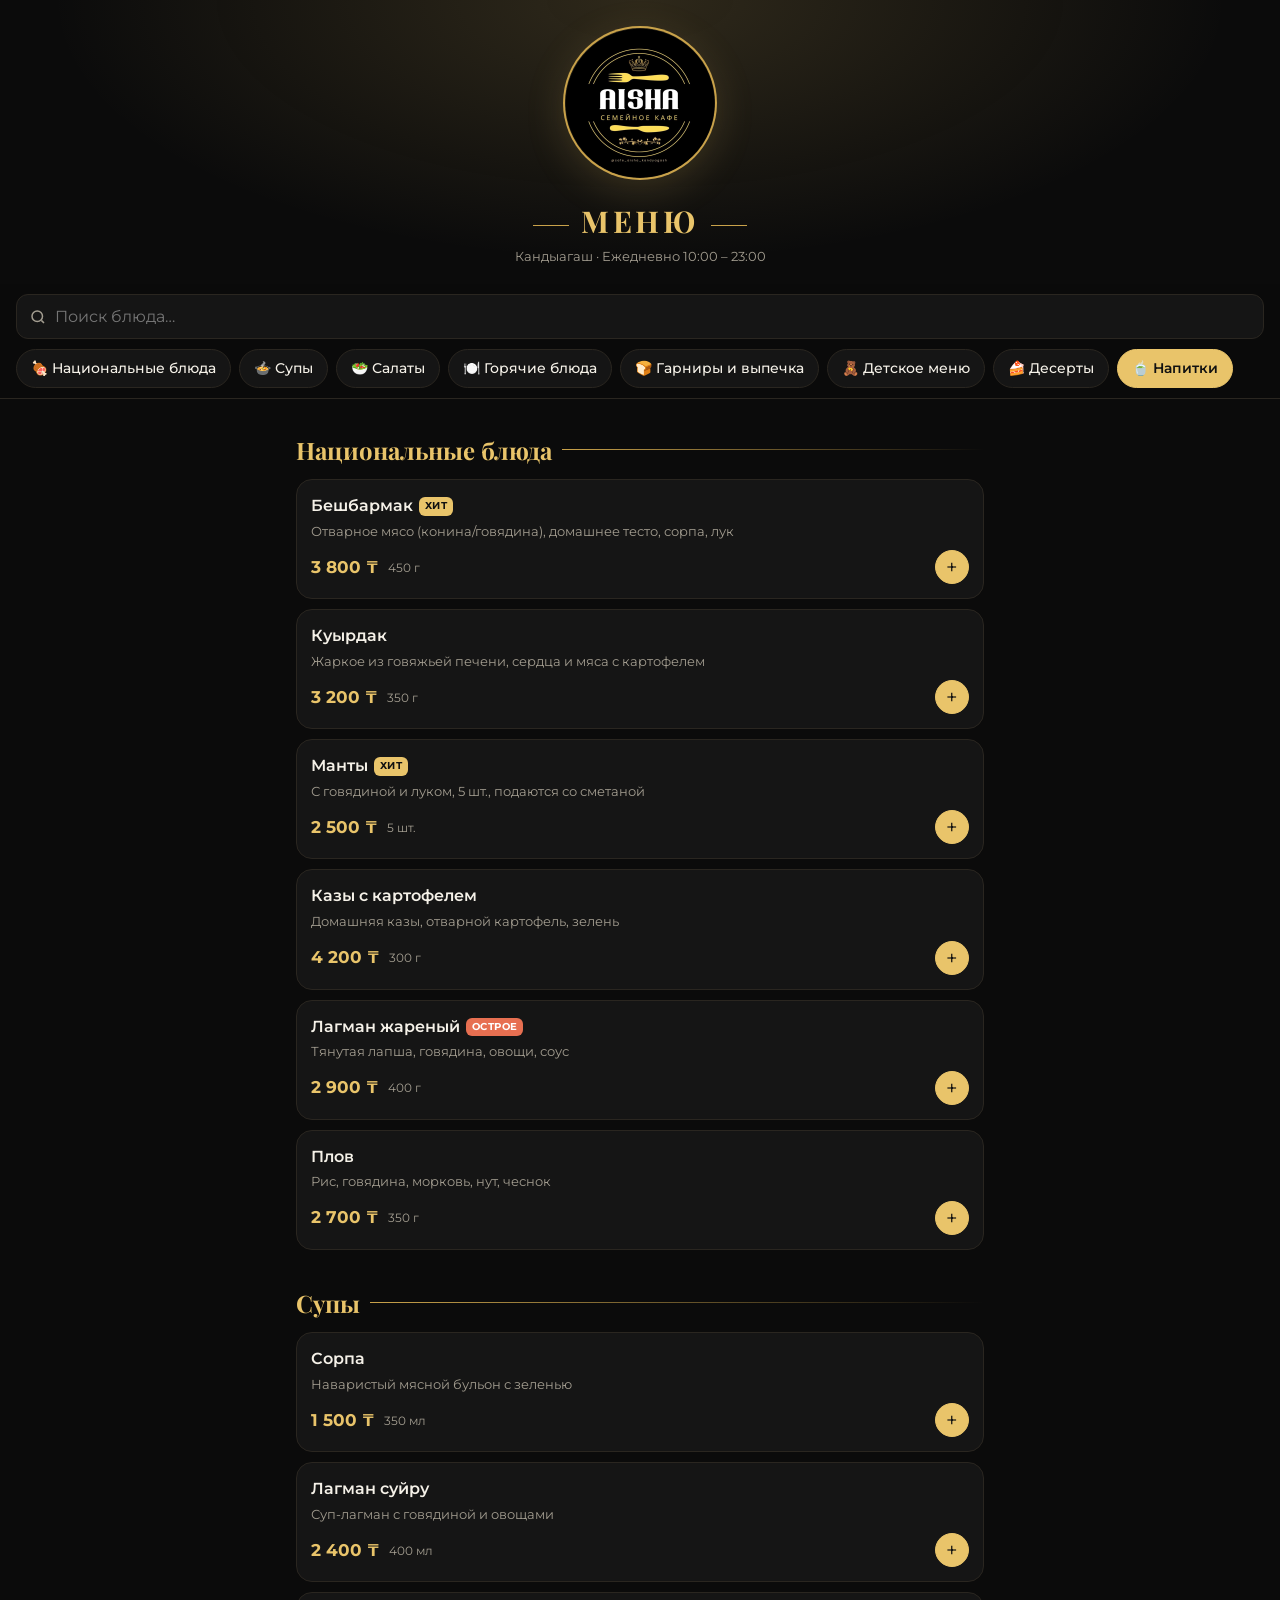
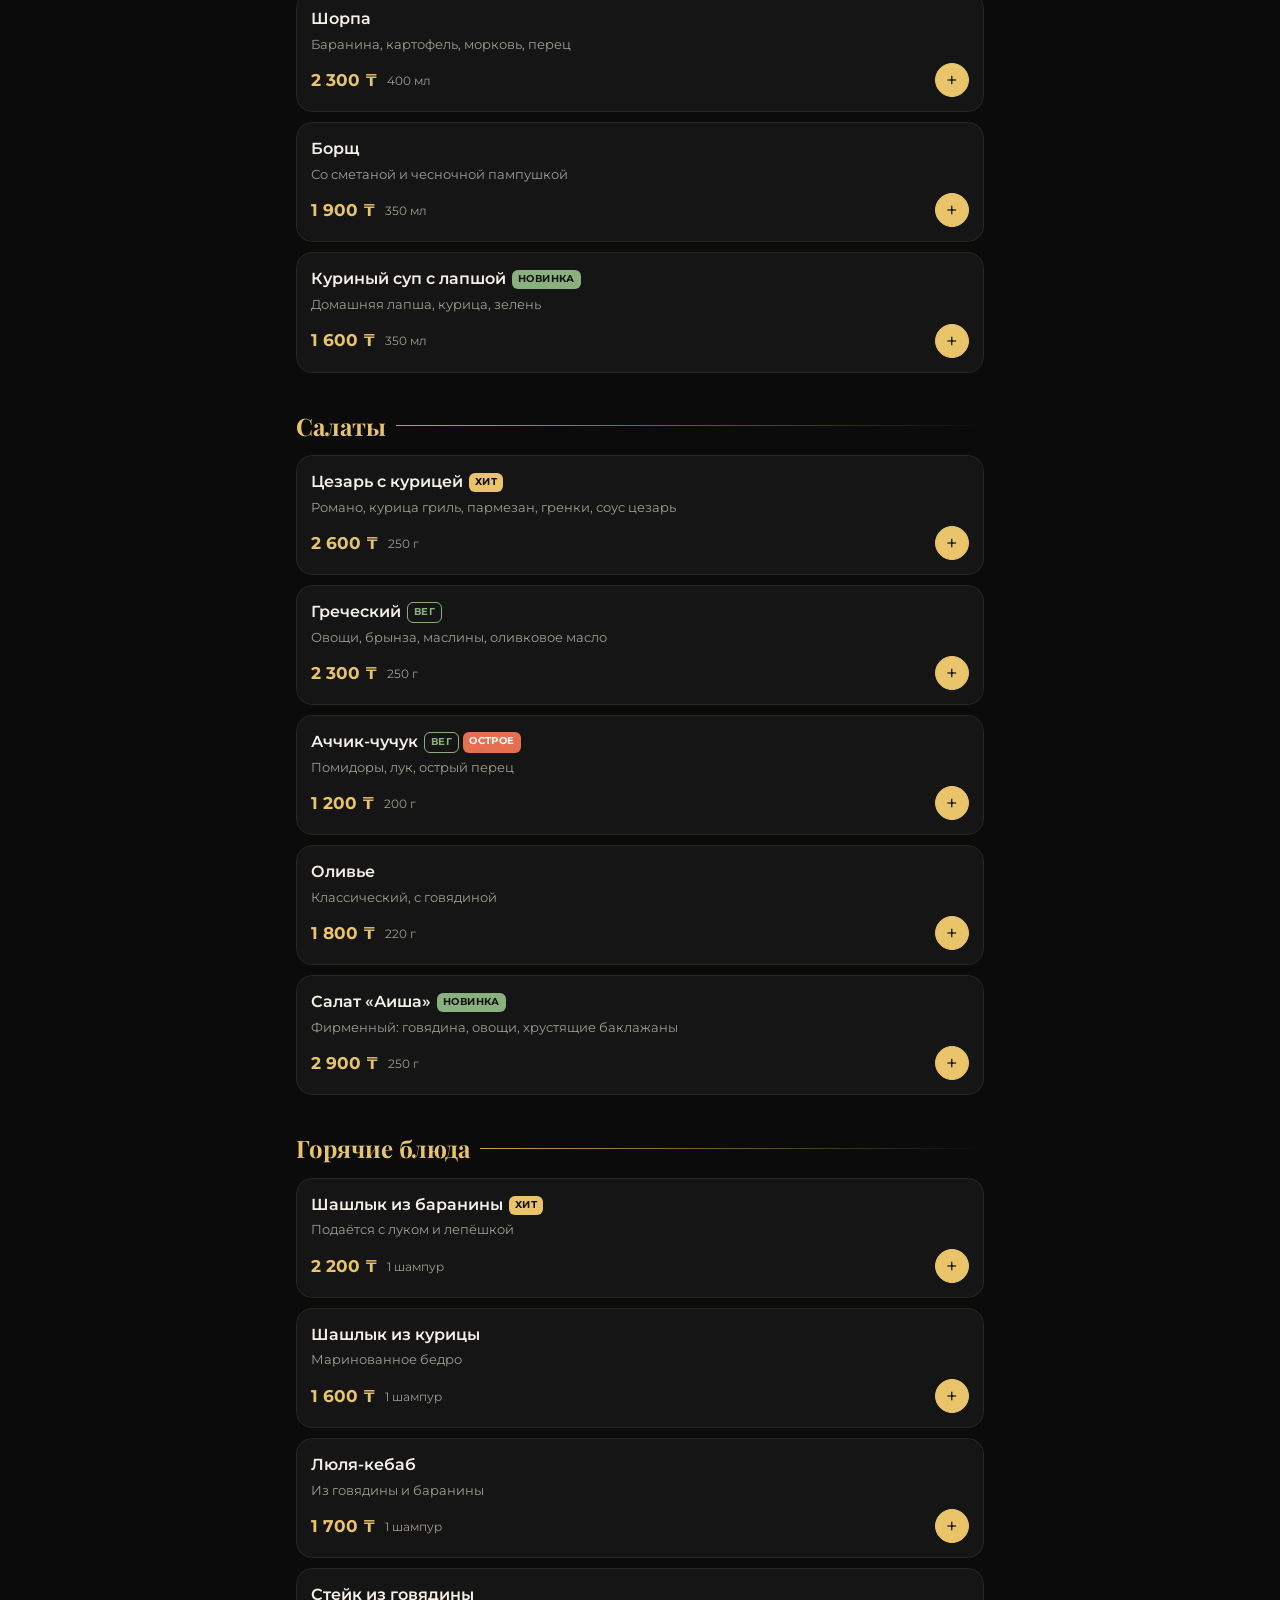
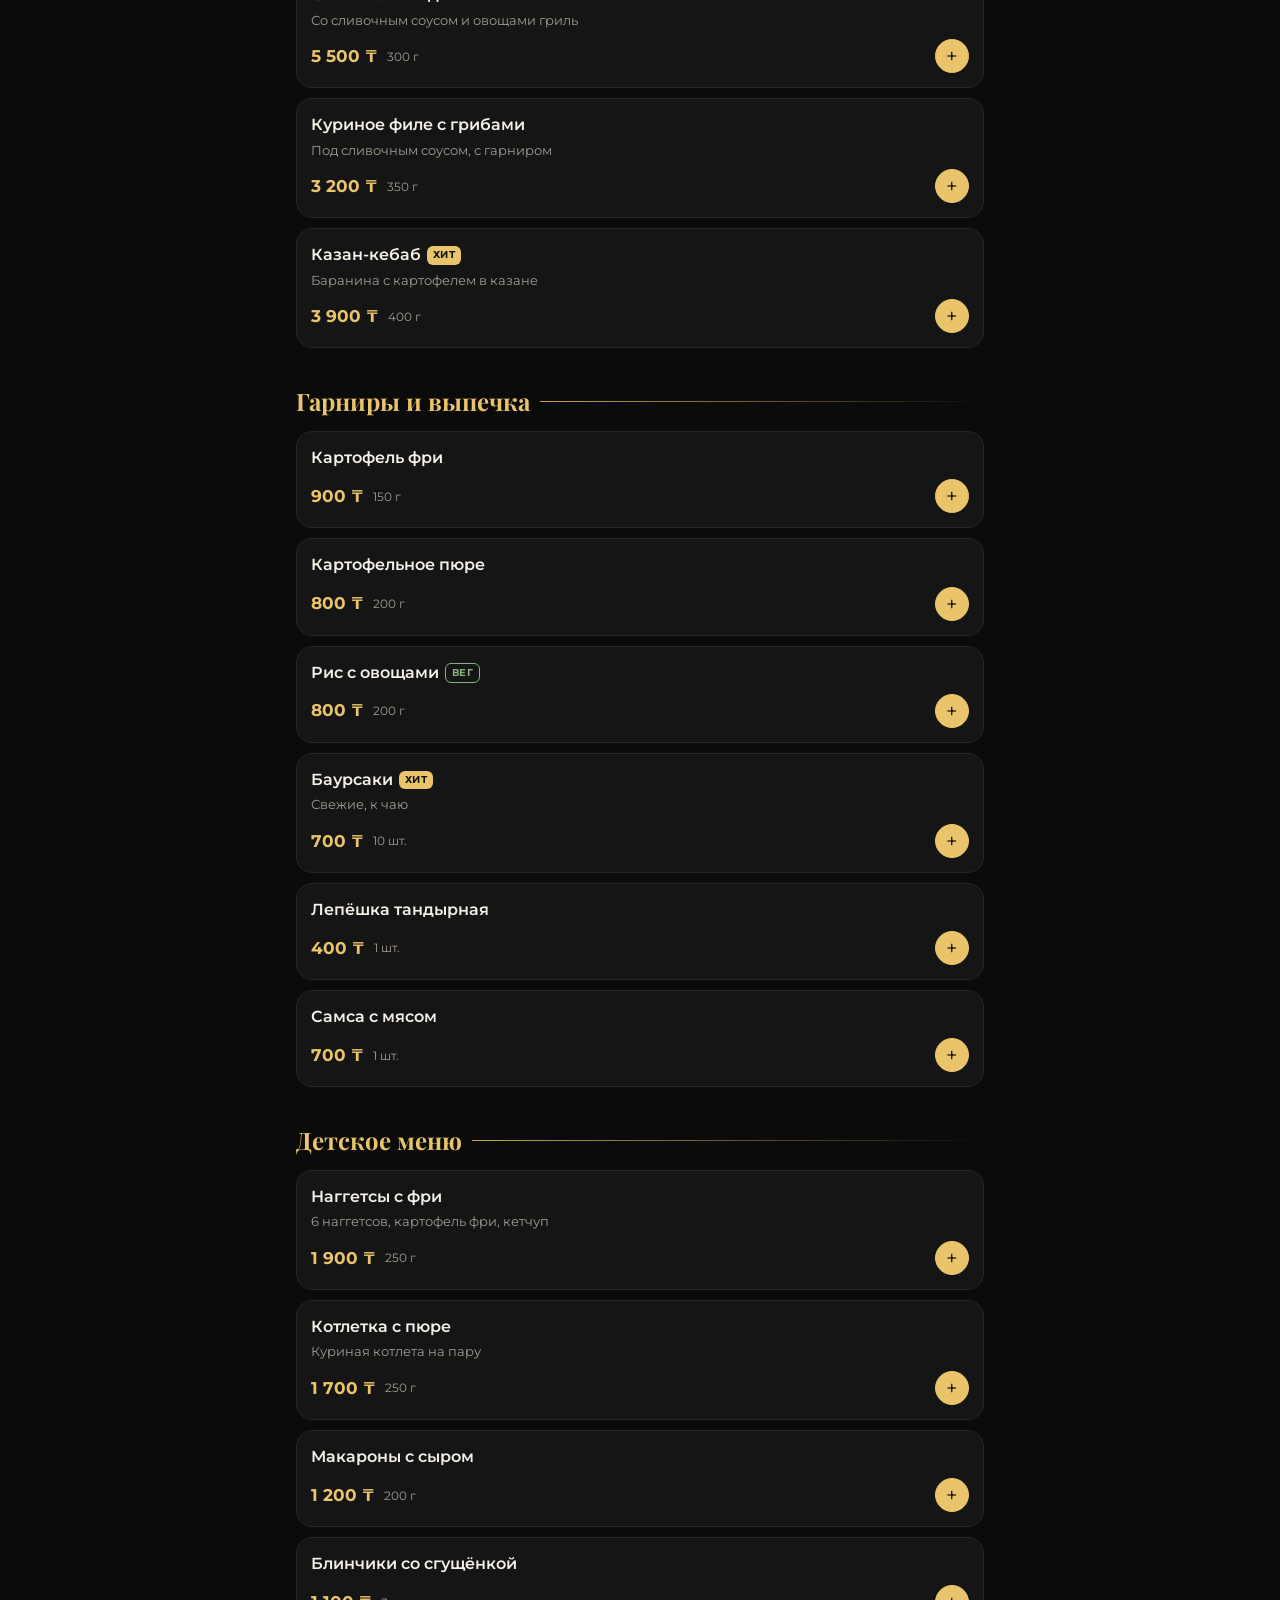
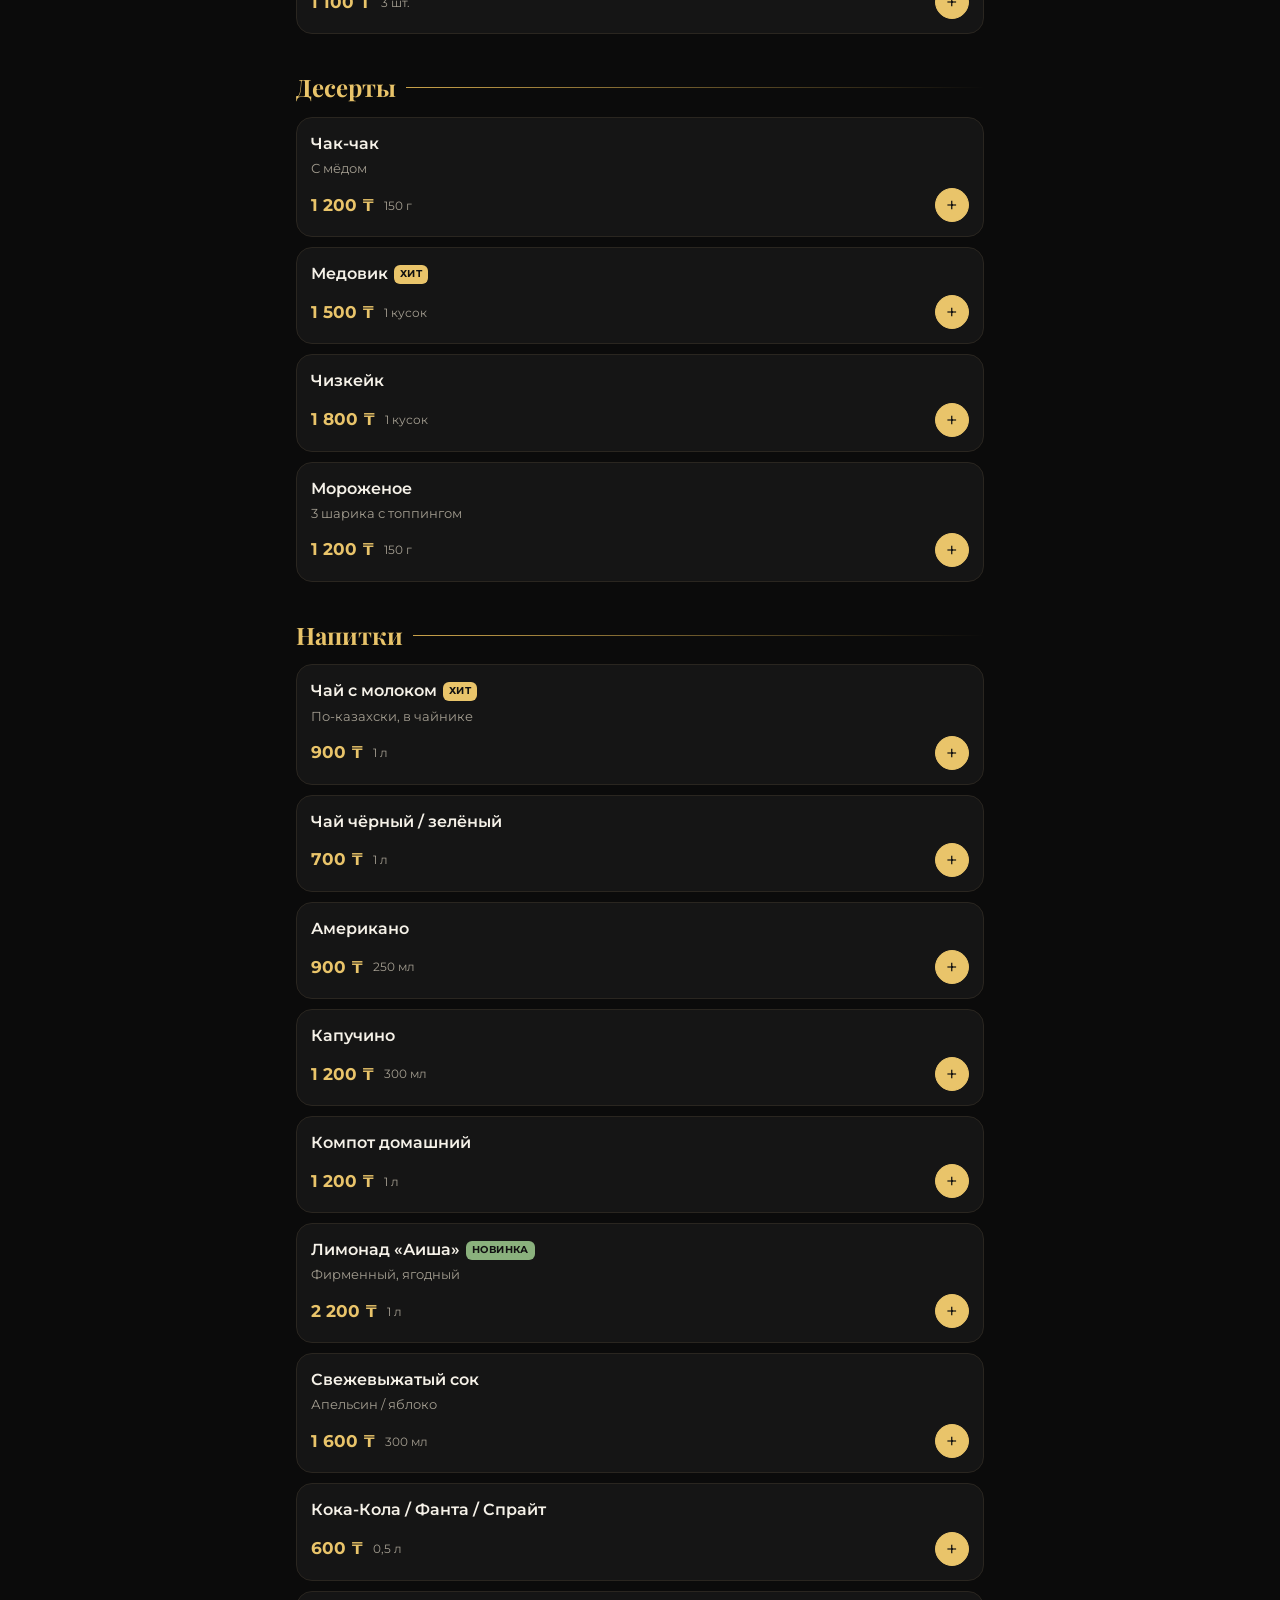
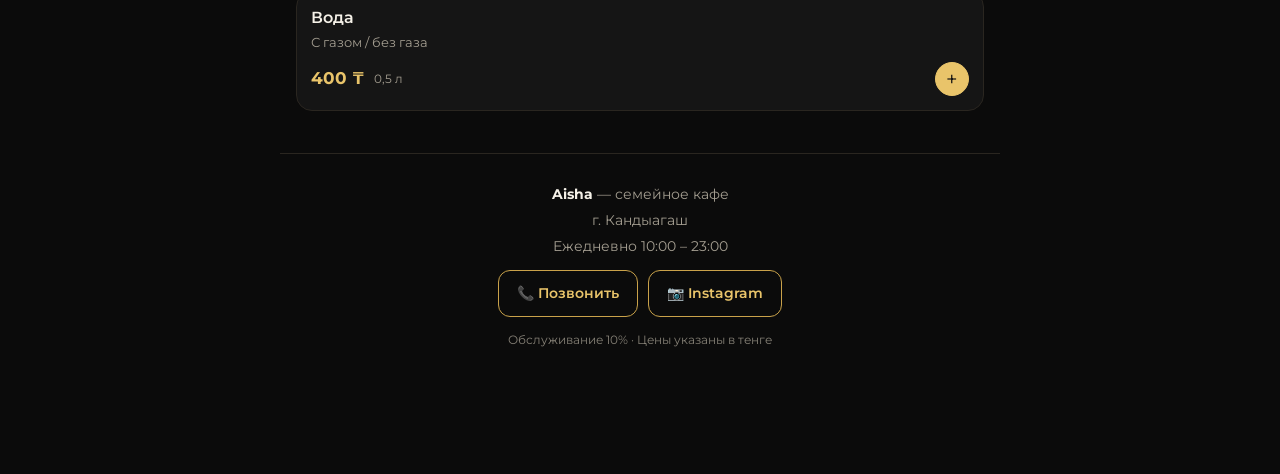
==== index.html @ 0801827c "QR-меню для семейного кафе Aisha Co-Authored-By: Claude Opus 5.5 <noreply@anthropic.com> Claude-Sess" ====
<!doctype html>
<html lang="ru">
<head>
  <meta charset="utf-8">
  <meta name="viewport" content="width=device-width, initial-scale=1, viewport-fit=cover">
  <title>Aisha — семейное кафе · Меню</title>
  <meta name="description" content="Электронное меню семейного кафе Aisha, Кандыагаш">
  <meta name="theme-color" content="#0b0b0b">
  <link rel="icon" type="image/png" href="img/logo.png">
  <link rel="apple-touch-icon" href="img/logo.png">
  <link rel="preconnect" href="https://fonts.googleapis.com">
  <link rel="preconnect" href="https://fonts.gstatic.com" crossorigin>
  <link href="https://fonts.googleapis.com/css2?family=Playfair+Display:wght@600;700&family=Montserrat:wght@400;500;600;700&display=swap" rel="stylesheet">
  <link rel="stylesheet" href="css/style.css">
</head>
<body>
  <header class="hero">
    <img class="hero__logo" src="img/logo.png" alt="Логотип Aisha — семейное кафе" width="160" height="160">
    <h1 class="hero__title">Меню</h1>
    <p class="hero__meta" id="heroMeta"></p>
  </header>

  <nav class="tabs" id="tabs" aria-label="Категории меню">
    <div class="tabs__search">
      <svg viewBox="0 0 24 24" aria-hidden="true"><circle cx="11" cy="11" r="7"/><path d="m20 20-3.5-3.5"/></svg>
      <input id="search" type="search" placeholder="Поиск блюда…" autocomplete="off" aria-label="Поиск блюда">
    </div>
    <div class="tabs__row" id="tabsRow"></div>
  </nav>

  <main id="menu" class="menu"></main>
  <p class="empty" id="empty" hidden>Ничего не найдено 🙁</p>

  <footer class="footer" id="footer"></footer>

  <!-- Корзина / мой заказ -->
  <button class="cart-btn" id="cartBtn" hidden>
    <span>Мой заказ</span>
    <span class="cart-btn__count" id="cartCount">0</span>
    <span class="cart-btn__sum" id="cartSum"></span>
  </button>

  <div class="sheet" id="sheet" hidden>
    <div class="sheet__backdrop" data-close></div>
    <section class="sheet__panel" role="dialog" aria-modal="true" aria-labelledby="sheetTitle">
      <div class="sheet__head">
        <h2 id="sheetTitle">Мой заказ</h2>
        <button class="icon-btn" data-close aria-label="Закрыть">✕</button>
      </div>
      <ul class="sheet__list" id="cartList"></ul>
      <div class="sheet__total">
        <span>Итого</span><strong id="cartTotal"></strong>
      </div>
      <p class="sheet__hint">Покажите этот список официанту или отправьте заказ в WhatsApp.</p>
      <div class="sheet__actions">
        <button class="btn btn--ghost" id="cartClear">Очистить</button>
        <a class="btn btn--gold" id="cartWa" target="_blank" rel="noopener">WhatsApp</a>
      </div>
    </section>
  </div>

  <script src="js/menu-data.js"></script>
  <script src="js/app.js"></script>
</body>
</html>
---- css/style.css ----
:root {
  --bg: #0b0b0b;
  --surface: #151515;
  --surface-2: #1d1d1d;
  --line: #2a2620;
  --gold: #e9c46a;
  --gold-2: #c9a24a;
  --text: #f5f1e8;
  --muted: #a39d90;
  --red: #e76f51;
  --green: #8ab17d;
  --radius: 16px;
  --serif: "Playfair Display", Georgia, serif;
  --sans: "Montserrat", system-ui, -apple-system, "Segoe UI", Roboto, sans-serif;
}

* { box-sizing: border-box; }
html { scroll-behavior: smooth; -webkit-text-size-adjust: 100%; }
body {
  margin: 0;
  background: var(--bg);
  color: var(--text);
  font-family: var(--sans);
  font-size: 15px;
  line-height: 1.45;
  -webkit-font-smoothing: antialiased;
  padding-bottom: 96px;
}
button { font: inherit; color: inherit; }
[hidden] { display: none !important; }

/* ---------- Hero ---------- */
.hero {
  text-align: center;
  padding: 28px 16px 18px;
  background:
    radial-gradient(ellipse at 50% 0%, rgba(233, 196, 106, .16), transparent 65%),
    var(--bg);
}
.hero__logo {
  width: 150px; height: 150px;
  border-radius: 50%;
  box-shadow: 0 0 0 2px var(--gold-2), 0 10px 40px rgba(233, 196, 106, .18);
}
.hero__title {
  font-family: var(--serif);
  color: var(--gold);
  font-size: 30px;
  letter-spacing: .12em;
  text-transform: uppercase;
  margin: 16px 0 4px;
}
.hero__title::before, .hero__title::after {
  content: ""; display: inline-block; vertical-align: middle;
  width: 36px; height: 1px; background: var(--gold-2); margin: 0 12px;
}
.hero__meta { color: var(--muted); margin: 0; font-size: 13px; }

/* ---------- Tabs ---------- */
.tabs {
  position: sticky; top: 0; z-index: 20;
  background: rgba(11, 11, 11, .92);
  backdrop-filter: blur(10px);
  -webkit-backdrop-filter: blur(10px);
  border-bottom: 1px solid var(--line);
  padding: 10px 0 0;
}
.tabs__search {
  display: flex; align-items: center; gap: 8px;
  margin: 0 16px 10px;
  background: var(--surface);
  border: 1px solid var(--line);
  border-radius: 12px;
  padding: 0 12px;
}
.tabs__search svg { width: 18px; height: 18px; fill: none; stroke: var(--muted); stroke-width: 2; flex: none; }
.tabs__search input {
  flex: 1; min-width: 0;
  background: none; border: 0; outline: 0;
  color: var(--text); font: inherit; font-size: 16px;
  padding: 10px 0;
}
.tabs__search:focus-within { border-color: var(--gold-2); }
.tabs__row {
  display: flex; gap: 8px;
  overflow-x: auto; scrollbar-width: none;
  padding: 0 16px 10px;
  scroll-snap-type: x proximity;
}
.tabs__row::-webkit-scrollbar { display: none; }
.tab {
  flex: none; scroll-snap-align: start;
  border: 1px solid var(--line);
  background: var(--surface);
  color: var(--text);
  border-radius: 999px;
  padding: 8px 14px;
  font-size: 14px; font-weight: 500;
  white-space: nowrap; cursor: pointer;
  transition: background .2s, color .2s, border-color .2s;
}
.tab.is-active { background: var(--gold); color: #111; border-color: var(--gold); font-weight: 600; }

/* ---------- Menu ---------- */
.menu { max-width: 720px; margin: 0 auto; padding: 8px 16px; }
.section { padding-top: 18px; scroll-margin-top: 120px; }
.section__title {
  font-family: var(--serif);
  color: var(--gold);
  font-size: 24px;
  margin: 8px 0 12px;
  display: flex; align-items: center; gap: 10px;
}
.section__title::after { content: ""; flex: 1; height: 1px; background: linear-gradient(90deg, var(--gold-2), transparent); }

.item {
  display: flex; gap: 12px;
  background: var(--surface);
  border: 1px solid var(--line);
  border-radius: var(--radius);
  padding: 14px;
  margin-bottom: 10px;
}
.item.is-off { opacity: .45; }
.item__img {
  width: 84px; height: 84px; flex: none;
  border-radius: 12px; object-fit: cover;
  background: var(--surface-2);
}
.item__body { flex: 1; min-width: 0; display: flex; flex-direction: column; }
.item__name { font-weight: 600; font-size: 16px; margin: 0; }
.item__desc { color: var(--muted); font-size: 13px; margin: 4px 0 0; }
.item__foot { display: flex; align-items: center; gap: 10px; margin-top: auto; padding-top: 10px; }
.item__price { color: var(--gold); font-weight: 700; font-size: 17px; white-space: nowrap; }
.item__weight { color: var(--muted); font-size: 12px; }
.tags { display: inline-flex; flex-wrap: wrap; gap: 4px; margin-left: 6px; vertical-align: 2px; }
.tag { font-size: 10px; font-weight: 700; letter-spacing: .04em; text-transform: uppercase; border-radius: 6px; padding: 2px 6px; }
.tag--hit { background: var(--gold); color: #111; }
.tag--new { background: var(--green); color: #111; }
.tag--spicy { background: var(--red); color: #fff; }
.tag--veg { border: 1px solid var(--green); color: var(--green); }
.tag--off { background: #444; color: #ddd; }

.qty { margin-left: auto; display: flex; align-items: center; gap: 6px; }
.qty__btn {
  width: 34px; height: 34px; border-radius: 50%;
  border: 1px solid var(--gold-2); background: transparent;
  color: var(--gold); font-size: 20px; line-height: 1; cursor: pointer;
  display: grid; place-items: center;
}
.qty__btn--add { background: var(--gold); color: #111; border-color: var(--gold); }
.qty__n { min-width: 18px; text-align: center; font-weight: 600; }

.empty { text-align: center; color: var(--muted); padding: 40px 16px; }

/* ---------- Footer ---------- */
.footer {
  max-width: 720px; margin: 24px auto 0; padding: 24px 16px;
  border-top: 1px solid var(--line);
  text-align: center; color: var(--muted); font-size: 14px;
}
.footer a { color: var(--gold); text-decoration: none; }
.footer p { margin: 6px 0; }
.footer__links { display: flex; justify-content: center; gap: 10px; flex-wrap: wrap; margin: 14px 0; }
.footer__note { font-size: 12px; opacity: .8; }

/* ---------- Buttons ---------- */
.btn {
  display: inline-flex; align-items: center; justify-content: center; gap: 6px;
  border-radius: 12px; padding: 12px 18px; font-weight: 600; cursor: pointer;
  text-decoration: none; border: 1px solid var(--gold-2);
}
.btn--gold { background: var(--gold); color: #111; border-color: var(--gold); }
.btn--ghost { background: transparent; color: var(--gold); }
.icon-btn { background: none; border: 0; font-size: 20px; cursor: pointer; color: var(--muted); padding: 4px 8px; }

/* ---------- Cart ---------- */
.cart-btn {
  position: fixed; z-index: 30;
  left: 16px; right: 16px; bottom: max(16px, env(safe-area-inset-bottom));
  max-width: 688px; margin: 0 auto;
  display: flex; align-items: center; gap: 10px;
  background: var(--gold); color: #111;
  border: 0; border-radius: 14px; padding: 14px 18px;
  font-weight: 700; cursor: pointer;
  box-shadow: 0 10px 30px rgba(0, 0, 0, .5);
}
.cart-btn__count { background: #111; color: var(--gold); border-radius: 999px; padding: 1px 9px; font-size: 13px; }
.cart-btn__sum { margin-left: auto; }

.sheet { position: fixed; inset: 0; z-index: 40; }
.sheet__backdrop { position: absolute; inset: 0; background: rgba(0, 0, 0, .65); }
.sheet__panel {
  position: absolute; left: 0; right: 0; bottom: 0;
  max-width: 720px; margin: 0 auto;
  max-height: 85vh; overflow-y: auto;
  background: var(--surface);
  border-top: 2px solid var(--gold-2);
  border-radius: 20px 20px 0 0;
  padding: 16px 16px calc(20px + env(safe-area-inset-bottom));
  animation: up .25s ease-out;
}
@keyframes up { from { transform: translateY(100%); } }
.sheet__head { display: flex; align-items: center; justify-content: space-between; }
.sheet__head h2 { font-family: var(--serif); color: var(--gold); margin: 0; font-size: 22px; }
.sheet__list { list-style: none; padding: 0; margin: 12px 0; }
.sheet__list li { display: flex; align-items: center; gap: 10px; padding: 10px 0; border-bottom: 1px solid var(--line); }
.sheet__list .name { flex: 1; min-width: 0; }
.sheet__list .sum { color: var(--gold); font-weight: 600; white-space: nowrap; }
.sheet__total { display: flex; justify-content: space-between; font-size: 18px; margin: 8px 0; }
.sheet__total strong { color: var(--gold); }
.sheet__hint { color: var(--muted); font-size: 13px; }
.sheet__actions { display: grid; grid-template-columns: 1fr 1fr; gap: 10px; }

@media (min-width: 600px) {
  .item__img { width: 110px; height: 110px; }
}
@media (prefers-reduced-motion: reduce) {
  html { scroll-behavior: auto; }
  .sheet__panel { animation: none; }
}
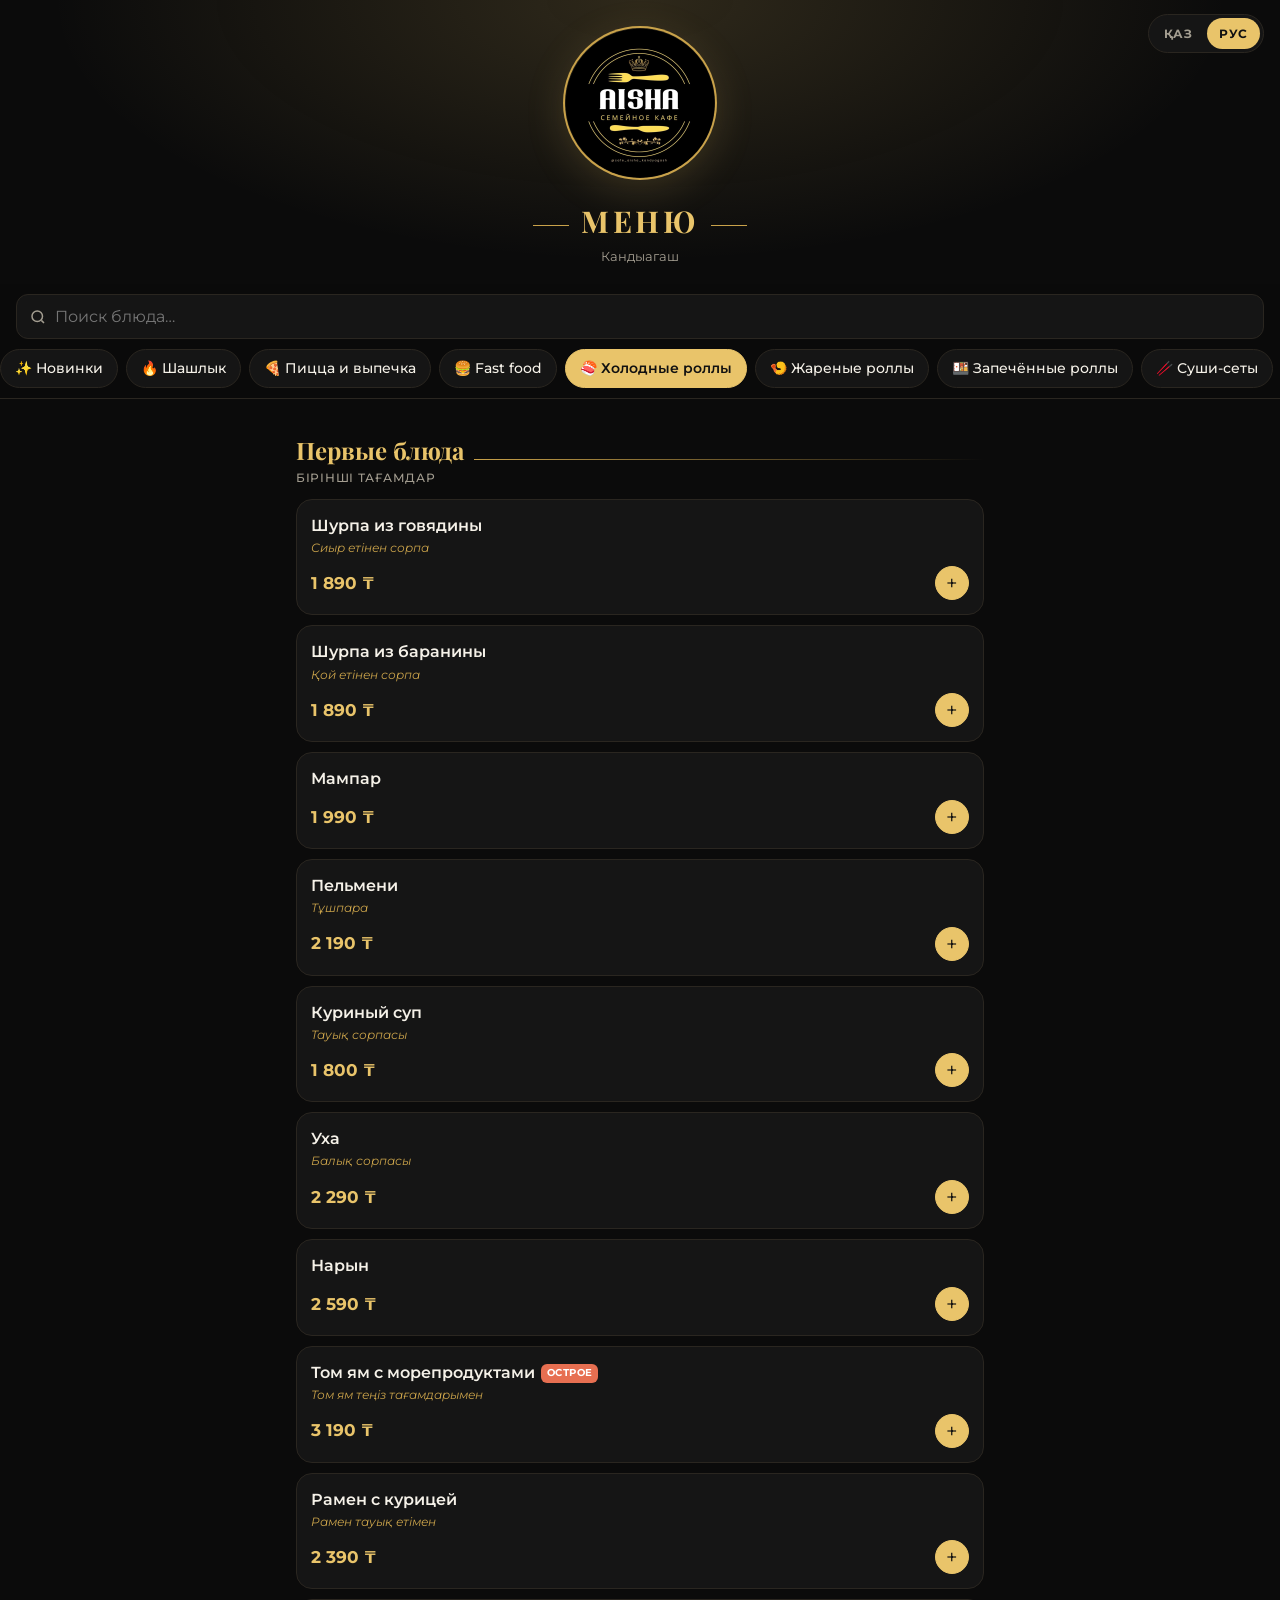
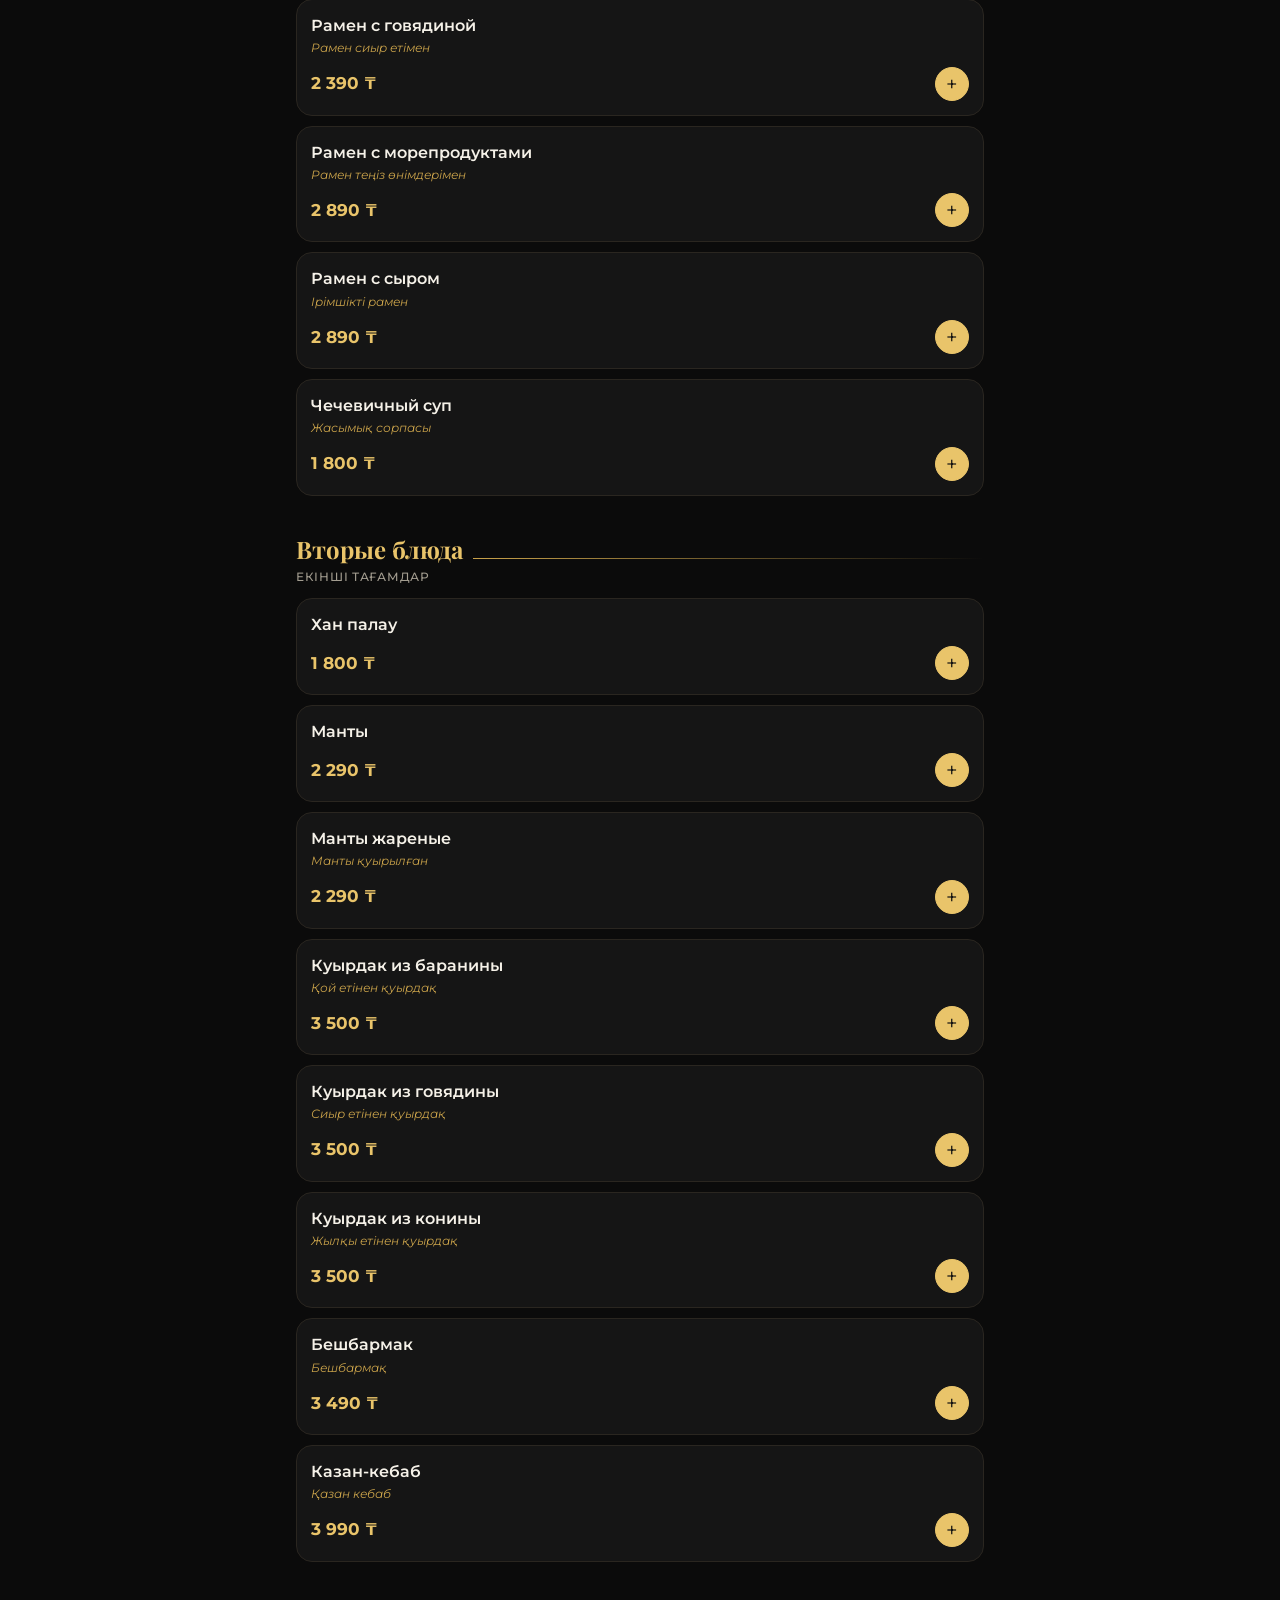
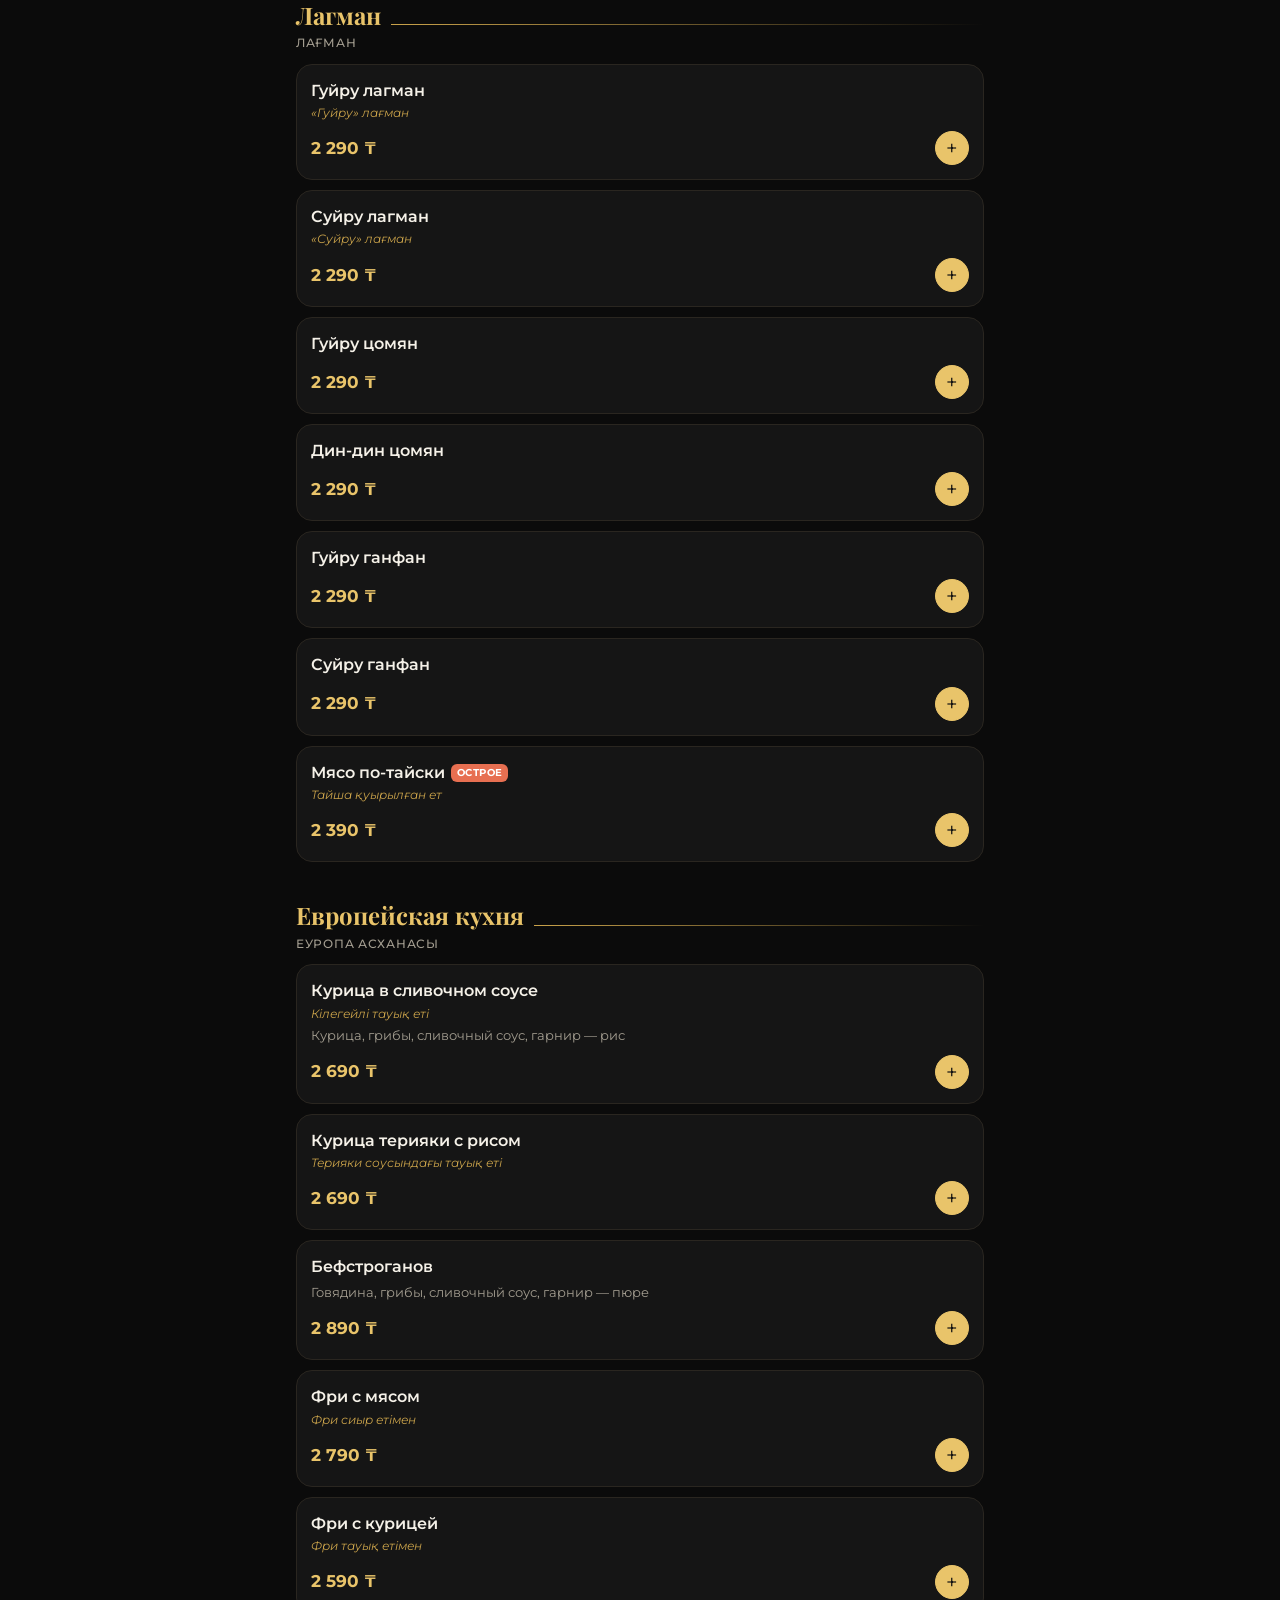
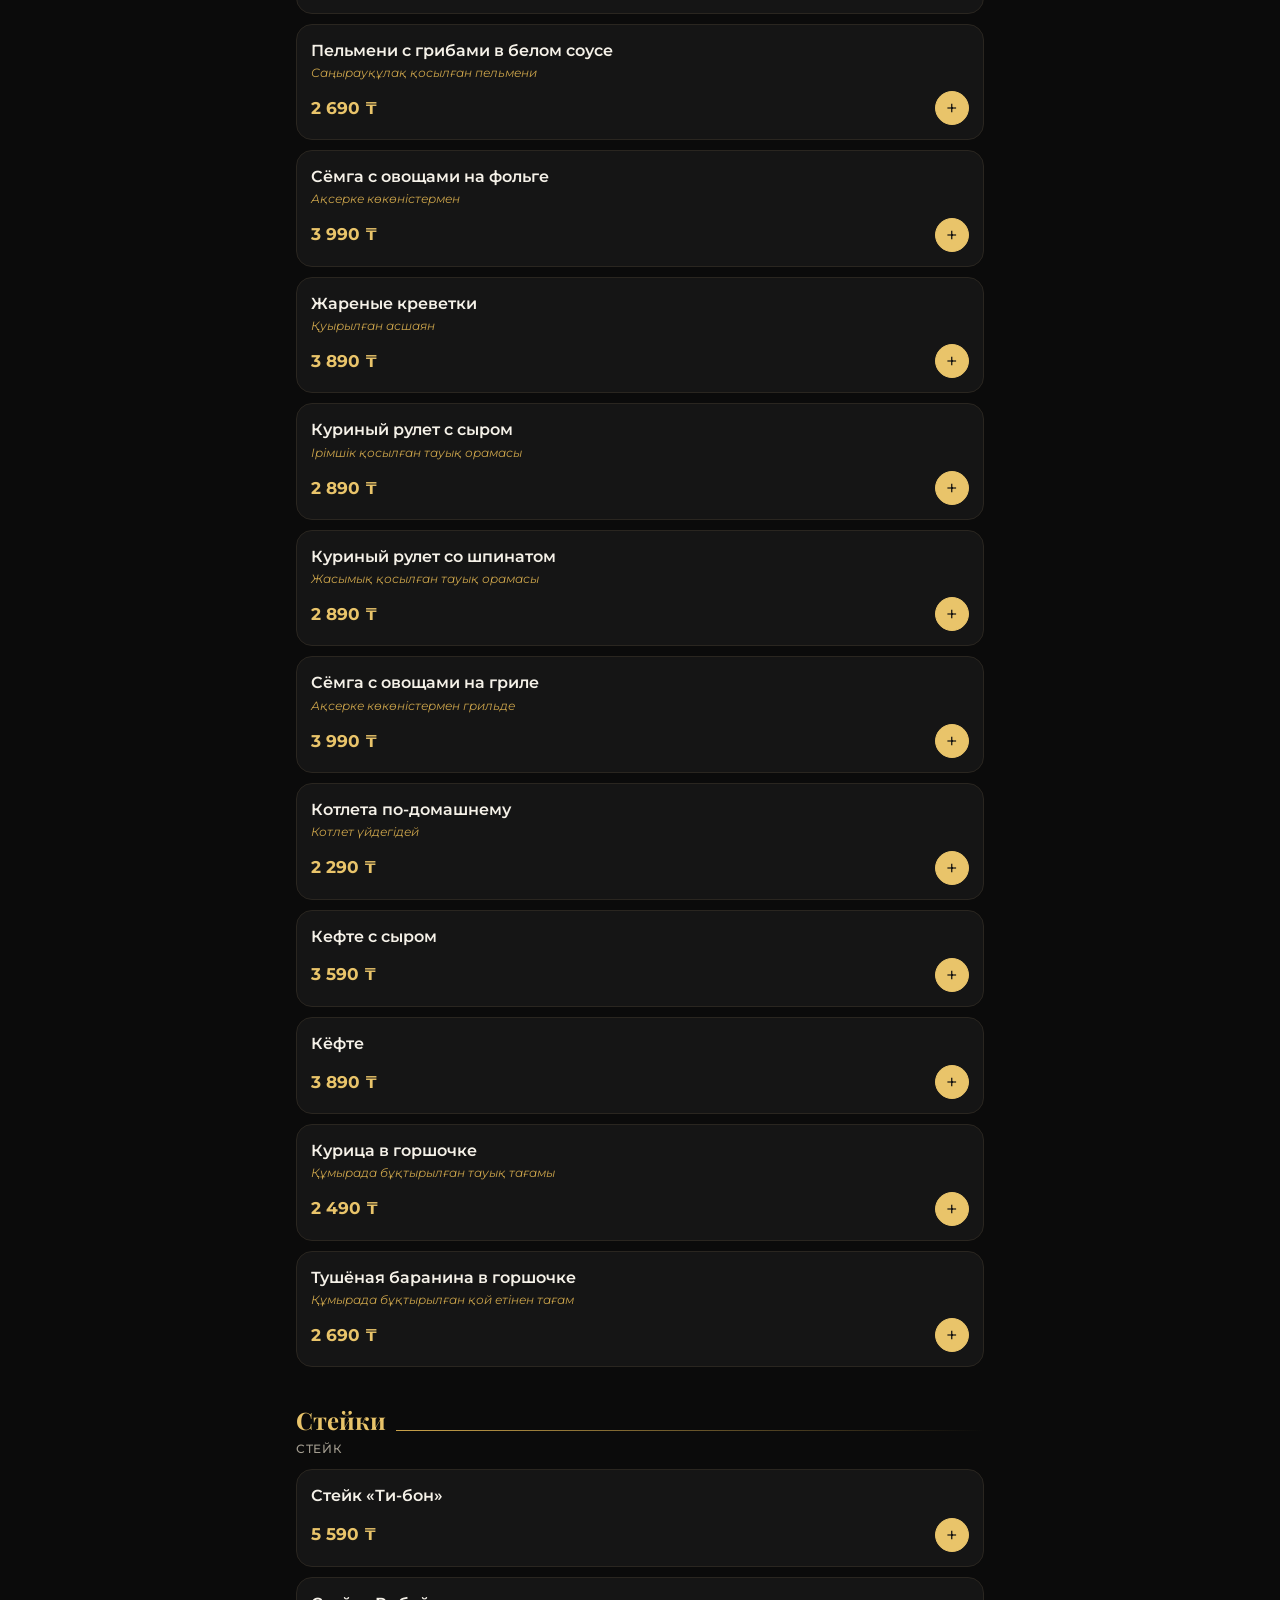
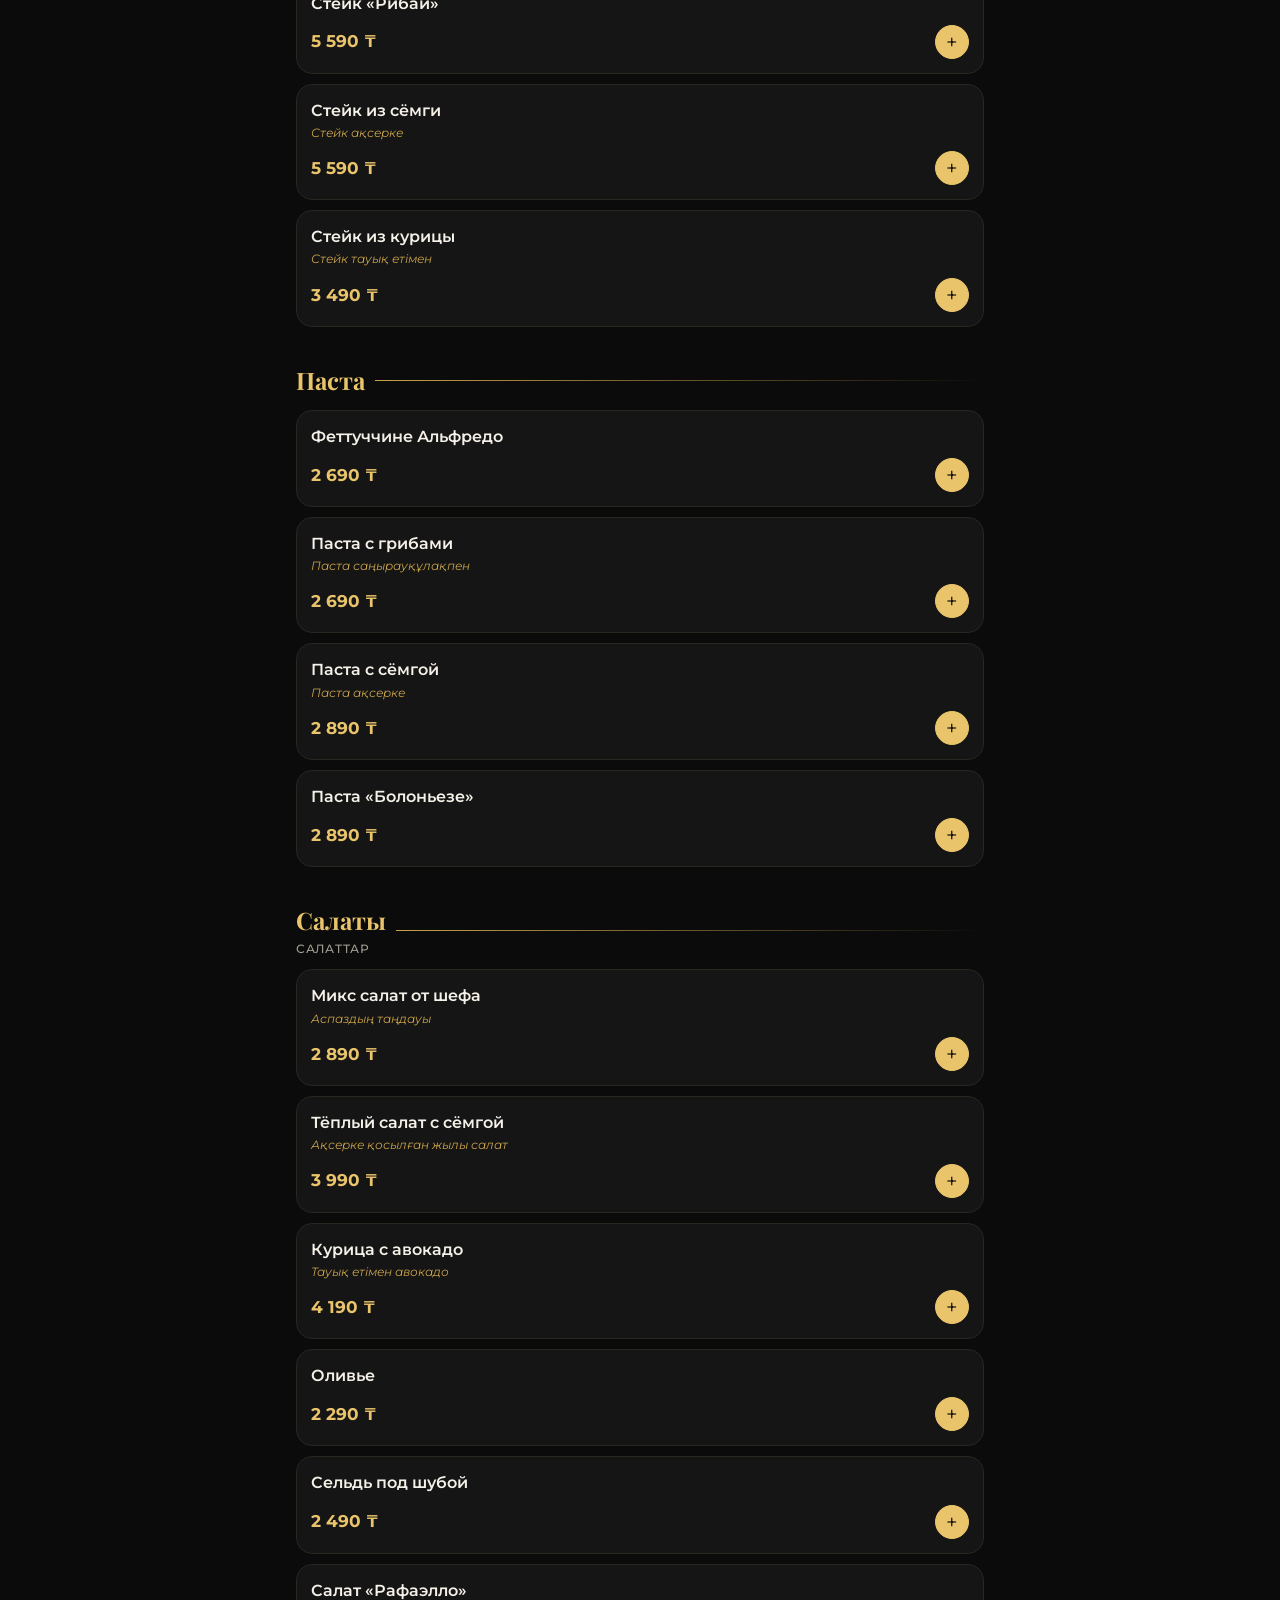
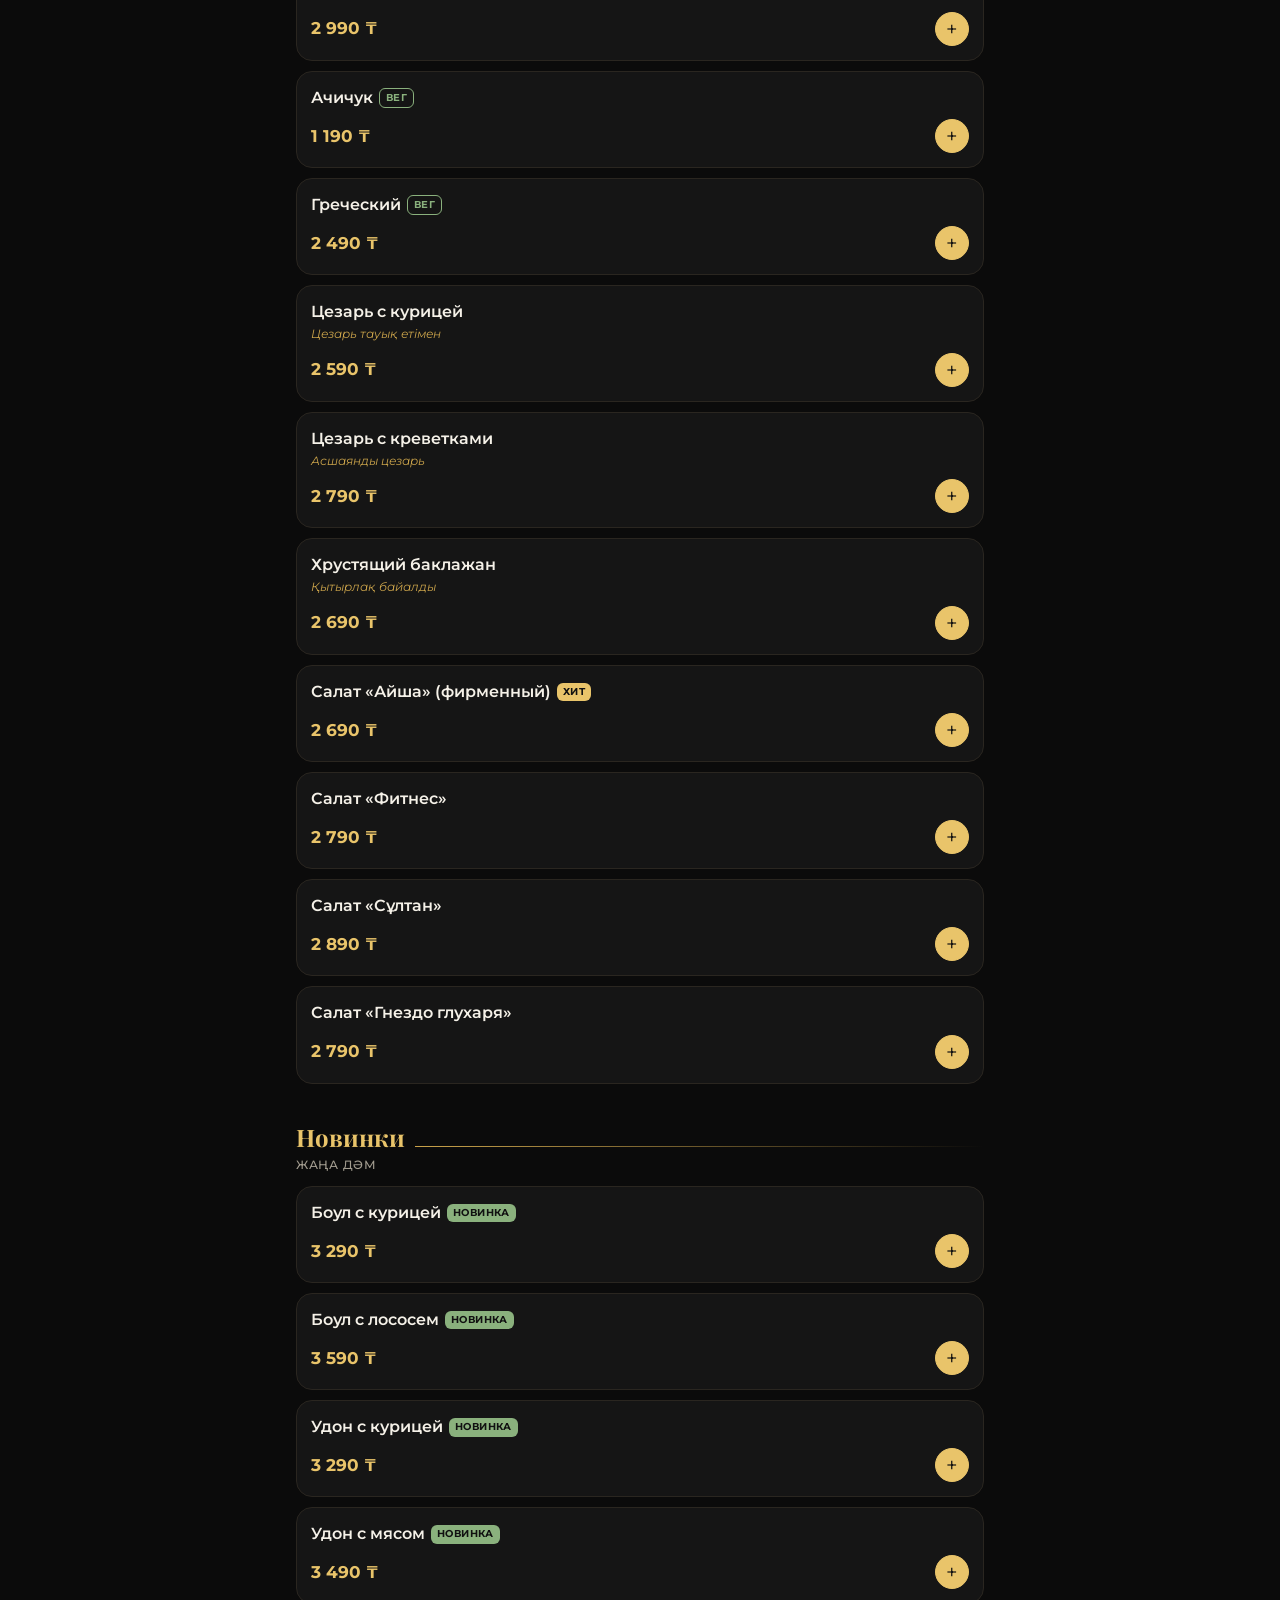
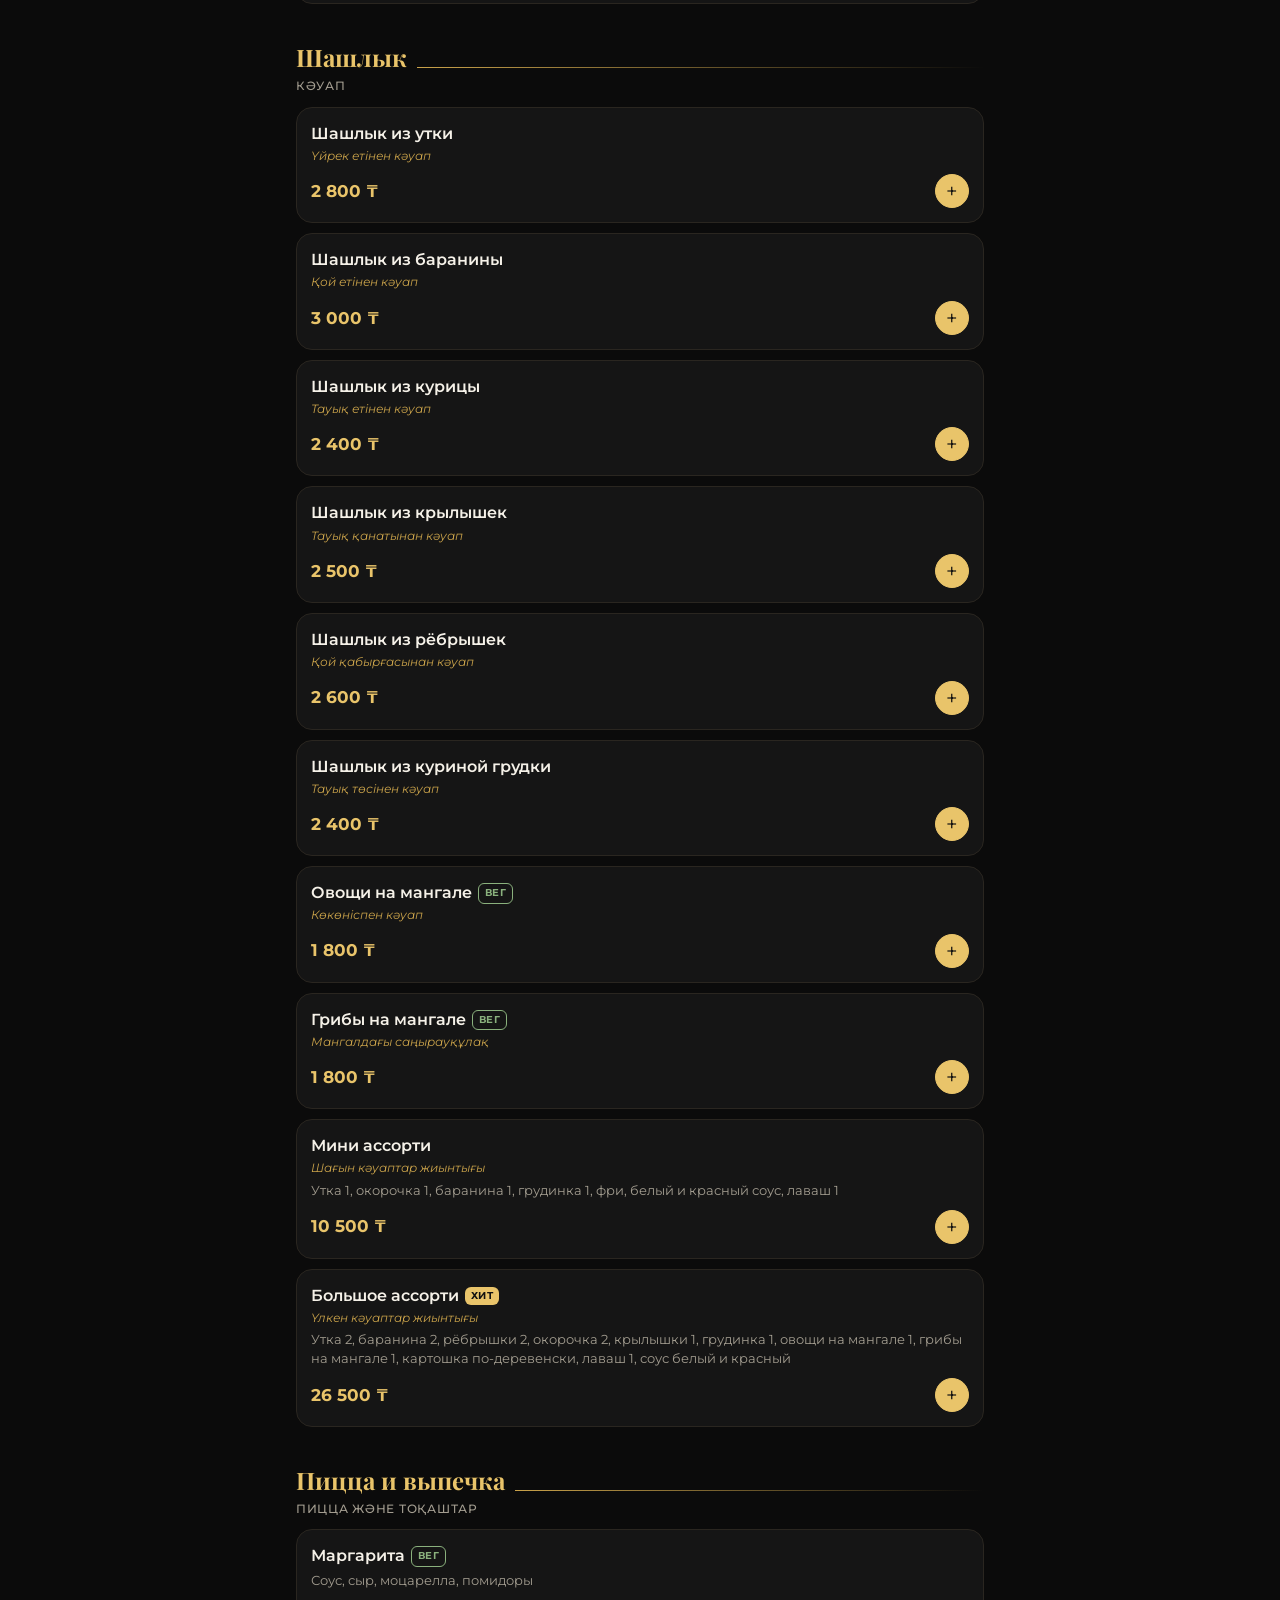
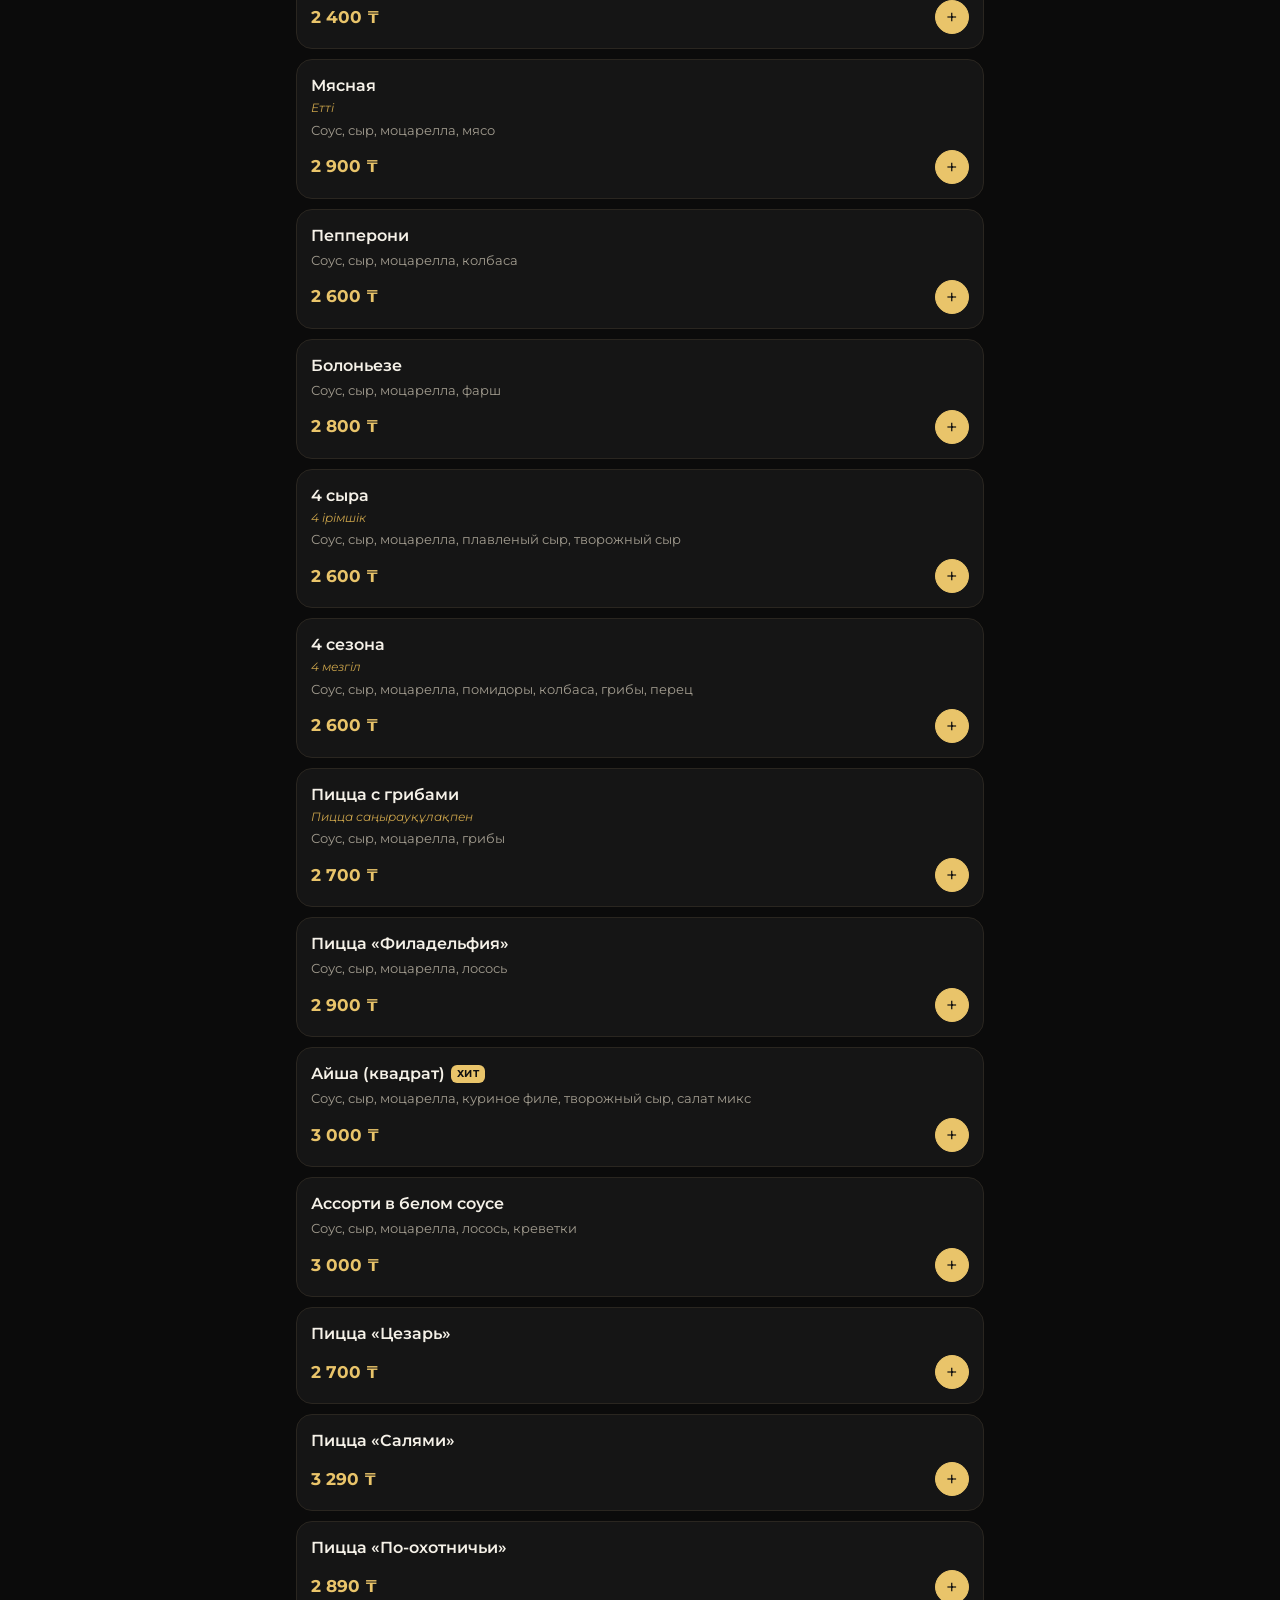
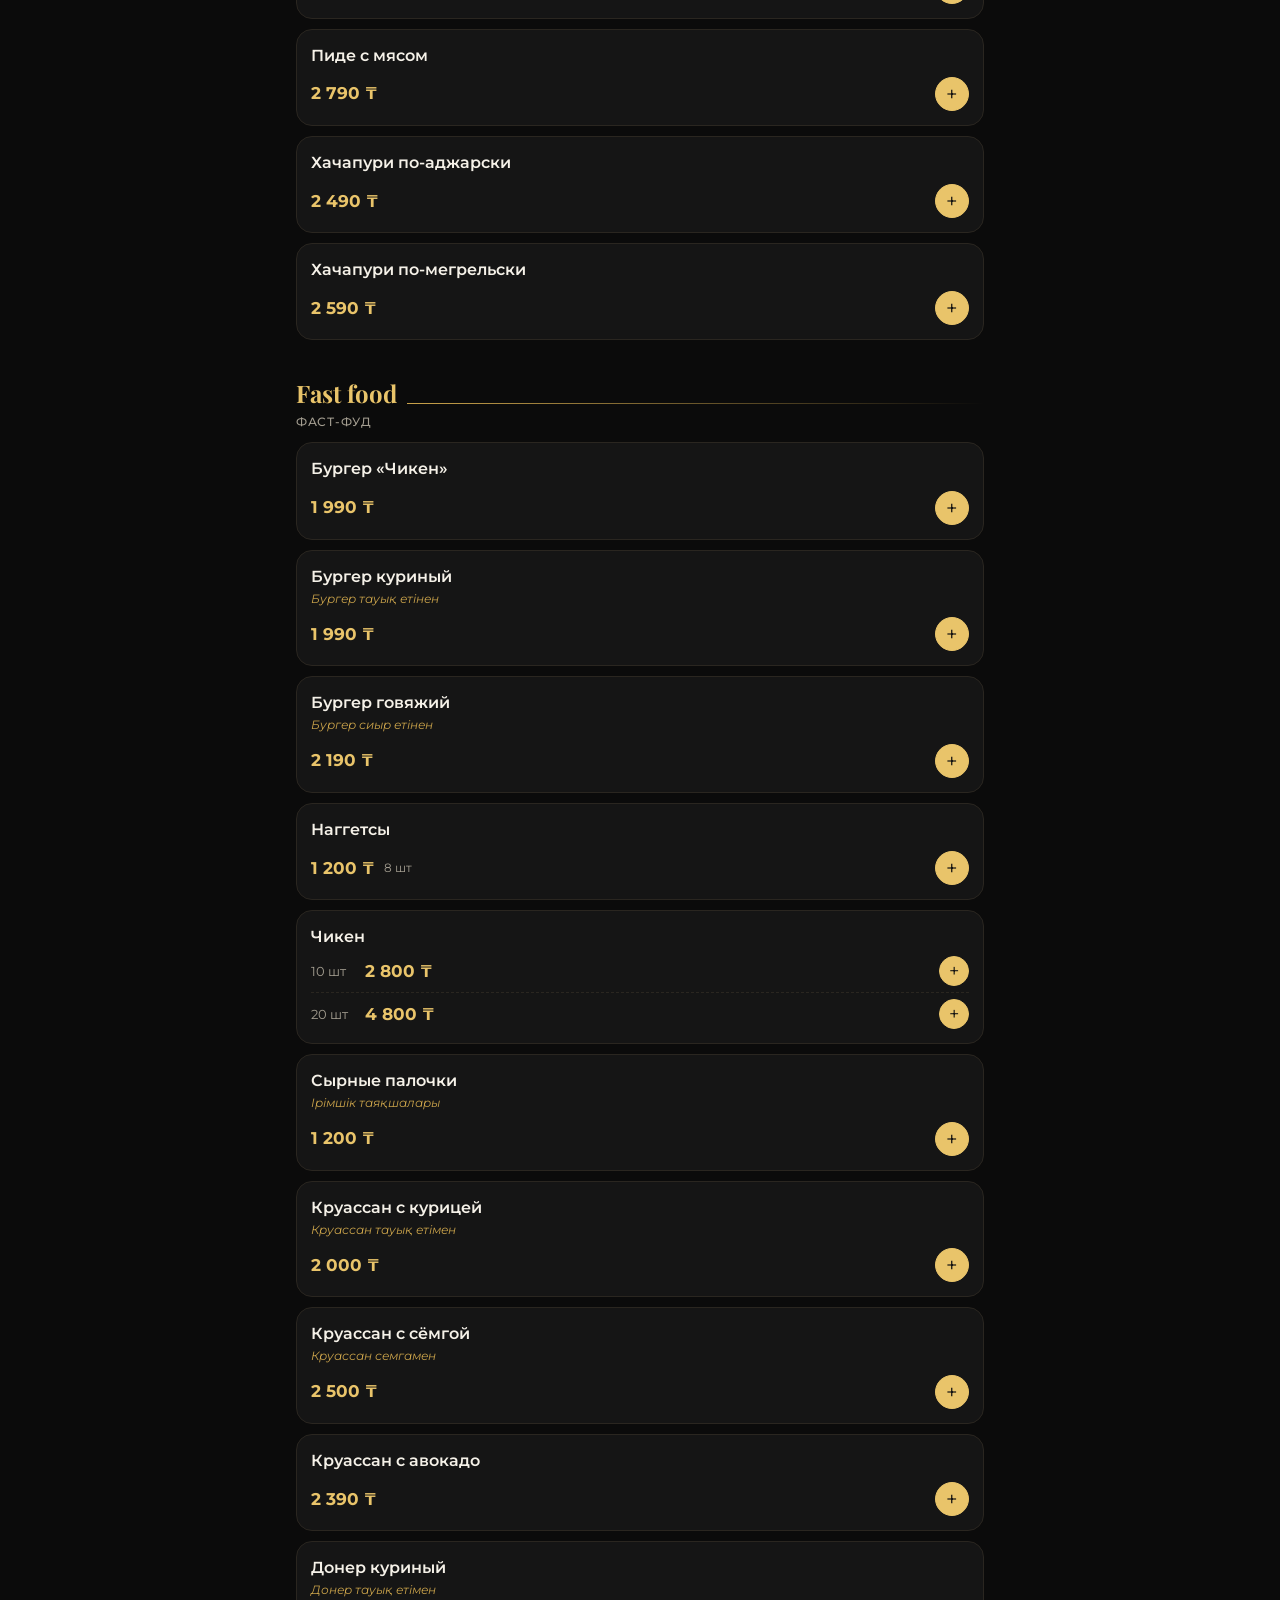
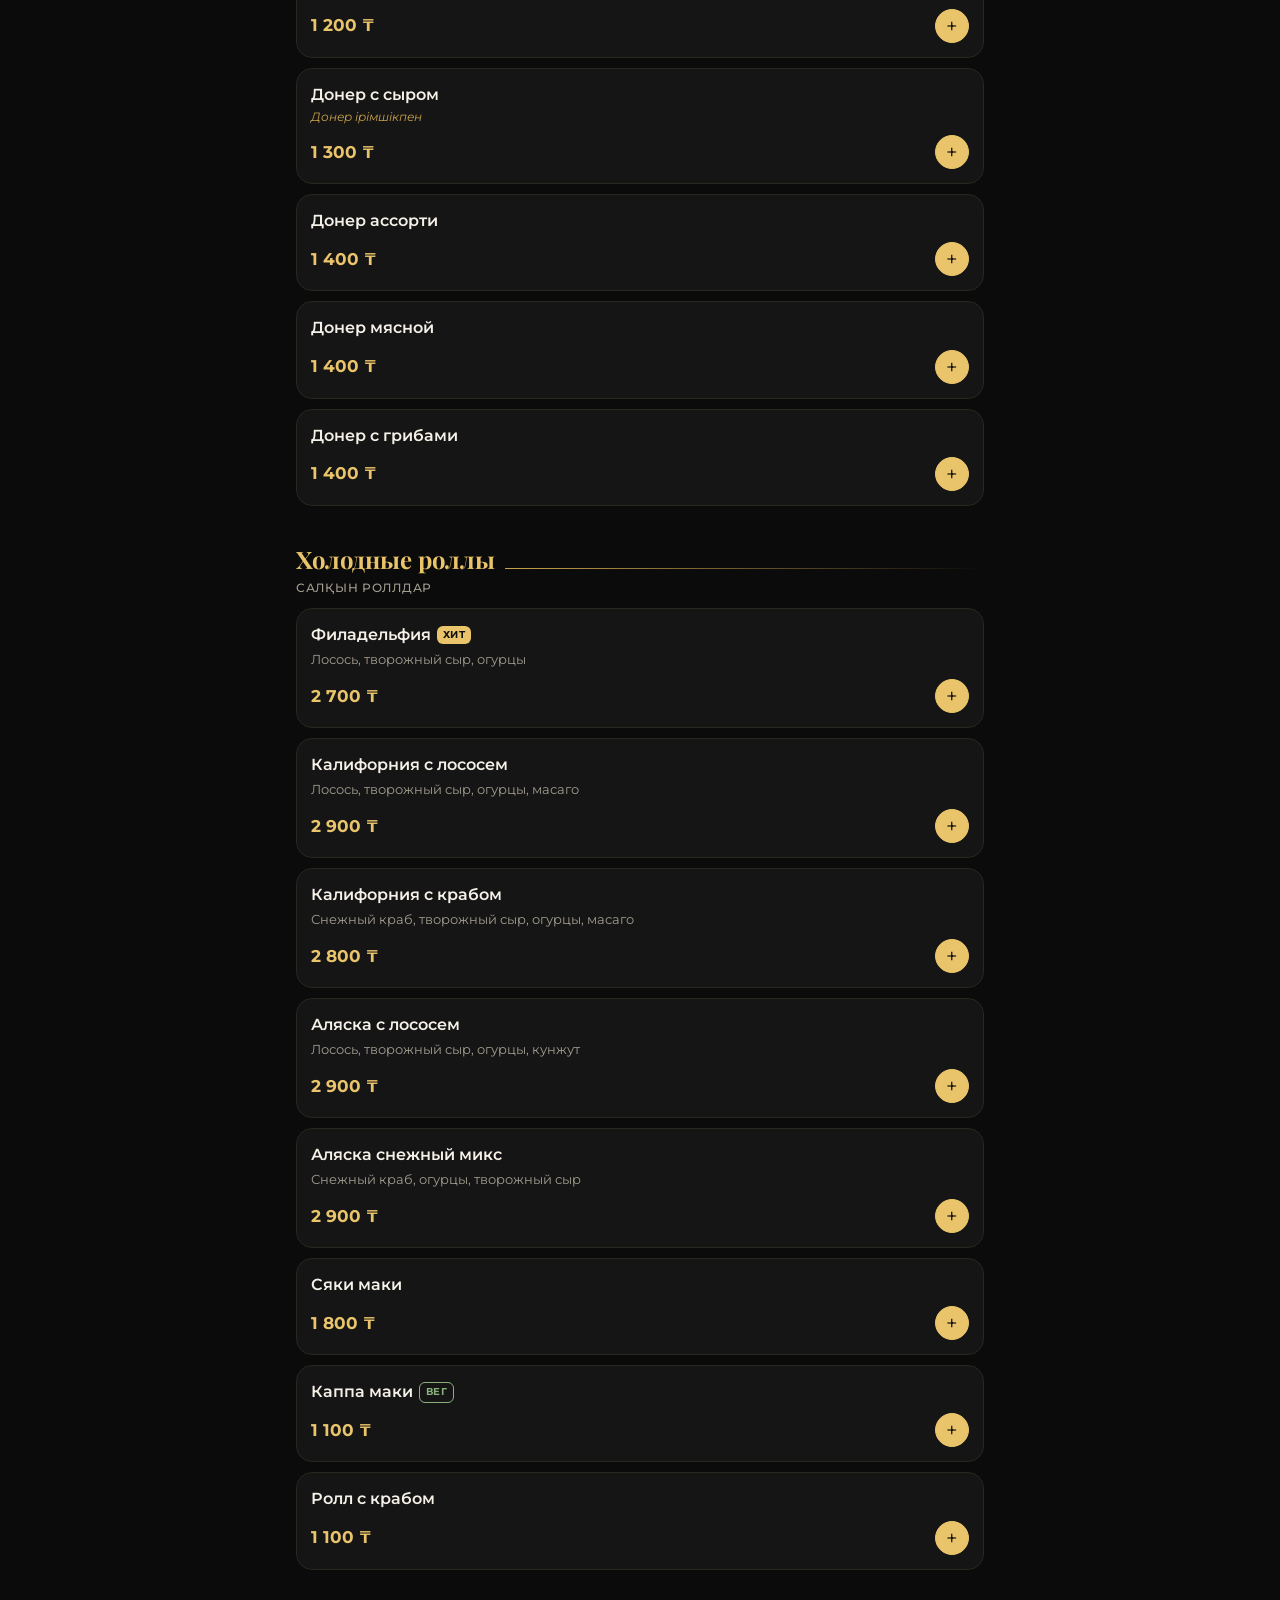
==== commit fd8bed95: "Переключатель ҚАЗ/РУС и админка меню - Меню перенесено в data/menu.json, казахские названия и описан" ====
--- a/index.html
+++ b/index.html
@@ -4,7 +4,7 @@
   <meta charset="utf-8">
   <meta name="viewport" content="width=device-width, initial-scale=1, viewport-fit=cover">
   <title>Aisha — семейное кафе · Меню</title>
-  <meta name="description" content="Электронное меню семейного кафе Aisha, Кандыагаш">
+  <meta name="description" content="Электронное меню семейного кафе Aisha, Кандыагаш · Aisha отбасылық кафесінің мәзірі">
   <meta name="theme-color" content="#0b0b0b">
   <link rel="icon" type="image/png" href="img/logo.png">
   <link rel="apple-touch-icon" href="img/logo.png">
@@ -15,27 +15,30 @@
 </head>
 <body>
   <header class="hero">
-    <img class="hero__logo" src="img/logo.png" alt="Логотип Aisha — семейное кафе" width="160" height="160">
-    <h1 class="hero__title">Меню</h1>
+    <div class="lang" role="group" aria-label="Тіл / Язык">
+      <button class="lang__btn" data-lang="kz" aria-pressed="false">ҚАЗ</button>
+      <button class="lang__btn" data-lang="ru" aria-pressed="true">РУС</button>
+    </div>
+    <img class="hero__logo" src="img/logo.png" alt="Aisha — семейное кафе" width="160" height="160">
+    <h1 class="hero__title" id="heroTitle">Меню</h1>
     <p class="hero__meta" id="heroMeta"></p>
   </header>
 
-  <nav class="tabs" id="tabs" aria-label="Категории меню">
+  <nav class="tabs" id="tabs">
     <div class="tabs__search">
       <svg viewBox="0 0 24 24" aria-hidden="true"><circle cx="11" cy="11" r="7"/><path d="m20 20-3.5-3.5"/></svg>
-      <input id="search" type="search" placeholder="Поиск блюда…" autocomplete="off" aria-label="Поиск блюда">
+      <input id="search" type="search" placeholder="Поиск блюда…" autocomplete="off">
     </div>
     <div class="tabs__row" id="tabsRow"></div>
   </nav>
 
   <main id="menu" class="menu"></main>
-  <p class="empty" id="empty" hidden>Ничего не найдено 🙁</p>
+  <p class="empty" id="empty" hidden></p>
 
   <footer class="footer" id="footer"></footer>
 
-  <!-- Корзина / мой заказ -->
   <button class="cart-btn" id="cartBtn" hidden>
-    <span>Мой заказ</span>
+    <span id="cartLabel">Мой заказ</span>
     <span class="cart-btn__count" id="cartCount">0</span>
     <span class="cart-btn__sum" id="cartSum"></span>
   </button>
@@ -45,13 +48,13 @@
     <section class="sheet__panel" role="dialog" aria-modal="true" aria-labelledby="sheetTitle">
       <div class="sheet__head">
         <h2 id="sheetTitle">Мой заказ</h2>
-        <button class="icon-btn" data-close aria-label="Закрыть">✕</button>
+        <button class="icon-btn" data-close>✕</button>
       </div>
       <ul class="sheet__list" id="cartList"></ul>
       <div class="sheet__total">
-        <span>Итого</span><strong id="cartTotal"></strong>
+        <span id="totalLabel">Итого</span><strong id="cartTotal"></strong>
       </div>
-      <p class="sheet__hint">Покажите этот список официанту или отправьте заказ в WhatsApp.</p>
+      <p class="sheet__hint" id="sheetHint"></p>
       <div class="sheet__actions">
         <button class="btn btn--ghost" id="cartClear">Очистить</button>
         <a class="btn btn--gold" id="cartWa" target="_blank" rel="noopener">WhatsApp</a>
@@ -59,7 +62,6 @@
     </section>
   </div>
 
-  <script src="js/menu-data.js"></script>
   <script src="js/app.js"></script>
 </body>
 </html>
--- a/css/style.css
+++ b/css/style.css
@@ -210,7 +210,8 @@
 .sheet__total { display: flex; justify-content: space-between; font-size: 18px; margin: 8px 0; }
 .sheet__total strong { color: var(--gold); }
 .sheet__hint { color: var(--muted); font-size: 13px; }
-.sheet__actions { display: grid; grid-template-columns: 1fr 1fr; gap: 10px; }
+.sheet__actions { display: flex; gap: 10px; }
+.sheet__actions > * { flex: 1; }
 
 @media (min-width: 600px) {
   .item__img { width: 110px; height: 110px; }
@@ -219,3 +220,29 @@
   html { scroll-behavior: auto; }
   .sheet__panel { animation: none; }
 }
+
+/* ---------- Казахские названия и размеры ---------- */
+.section__title > span { display: flex; flex-direction: column; }
+.section__title small { font-family: var(--sans); font-size: 12px; color: var(--muted); letter-spacing: .06em; text-transform: uppercase; font-weight: 500; margin-top: 2px; }
+.item__kz { color: var(--gold-2); font-size: 12px; margin: 2px 0 0; font-style: italic; }
+.vars { margin-top: auto; padding-top: 8px; display: grid; gap: 6px; }
+.var { display: flex; align-items: center; gap: 10px; }
+.var + .var { border-top: 1px dashed var(--line); padding-top: 6px; }
+.var__label { color: var(--muted); font-size: 13px; min-width: 44px; }
+.var .qty__btn { width: 30px; height: 30px; font-size: 18px; }
+
+/* ---------- Переключатель языка ---------- */
+.hero { position: relative; }
+.lang {
+  position: absolute; top: 14px; right: max(16px, env(safe-area-inset-right, 0px));
+  display: flex; padding: 3px; gap: 2px;
+  background: var(--surface); border: 1px solid var(--line); border-radius: 999px;
+}
+.lang__btn {
+  border: 0; background: transparent; color: var(--muted);
+  font-size: 12px; font-weight: 700; letter-spacing: .06em;
+  padding: 7px 12px; border-radius: 999px; cursor: pointer;
+}
+.lang__btn[aria-pressed="true"] { background: var(--gold); color: #111; }
+.lang__btn:focus-visible, .tab:focus-visible, .qty__btn:focus-visible, .btn:focus-visible { outline: 2px solid var(--gold); outline-offset: 2px; }
+.footer__name { color: var(--text); }
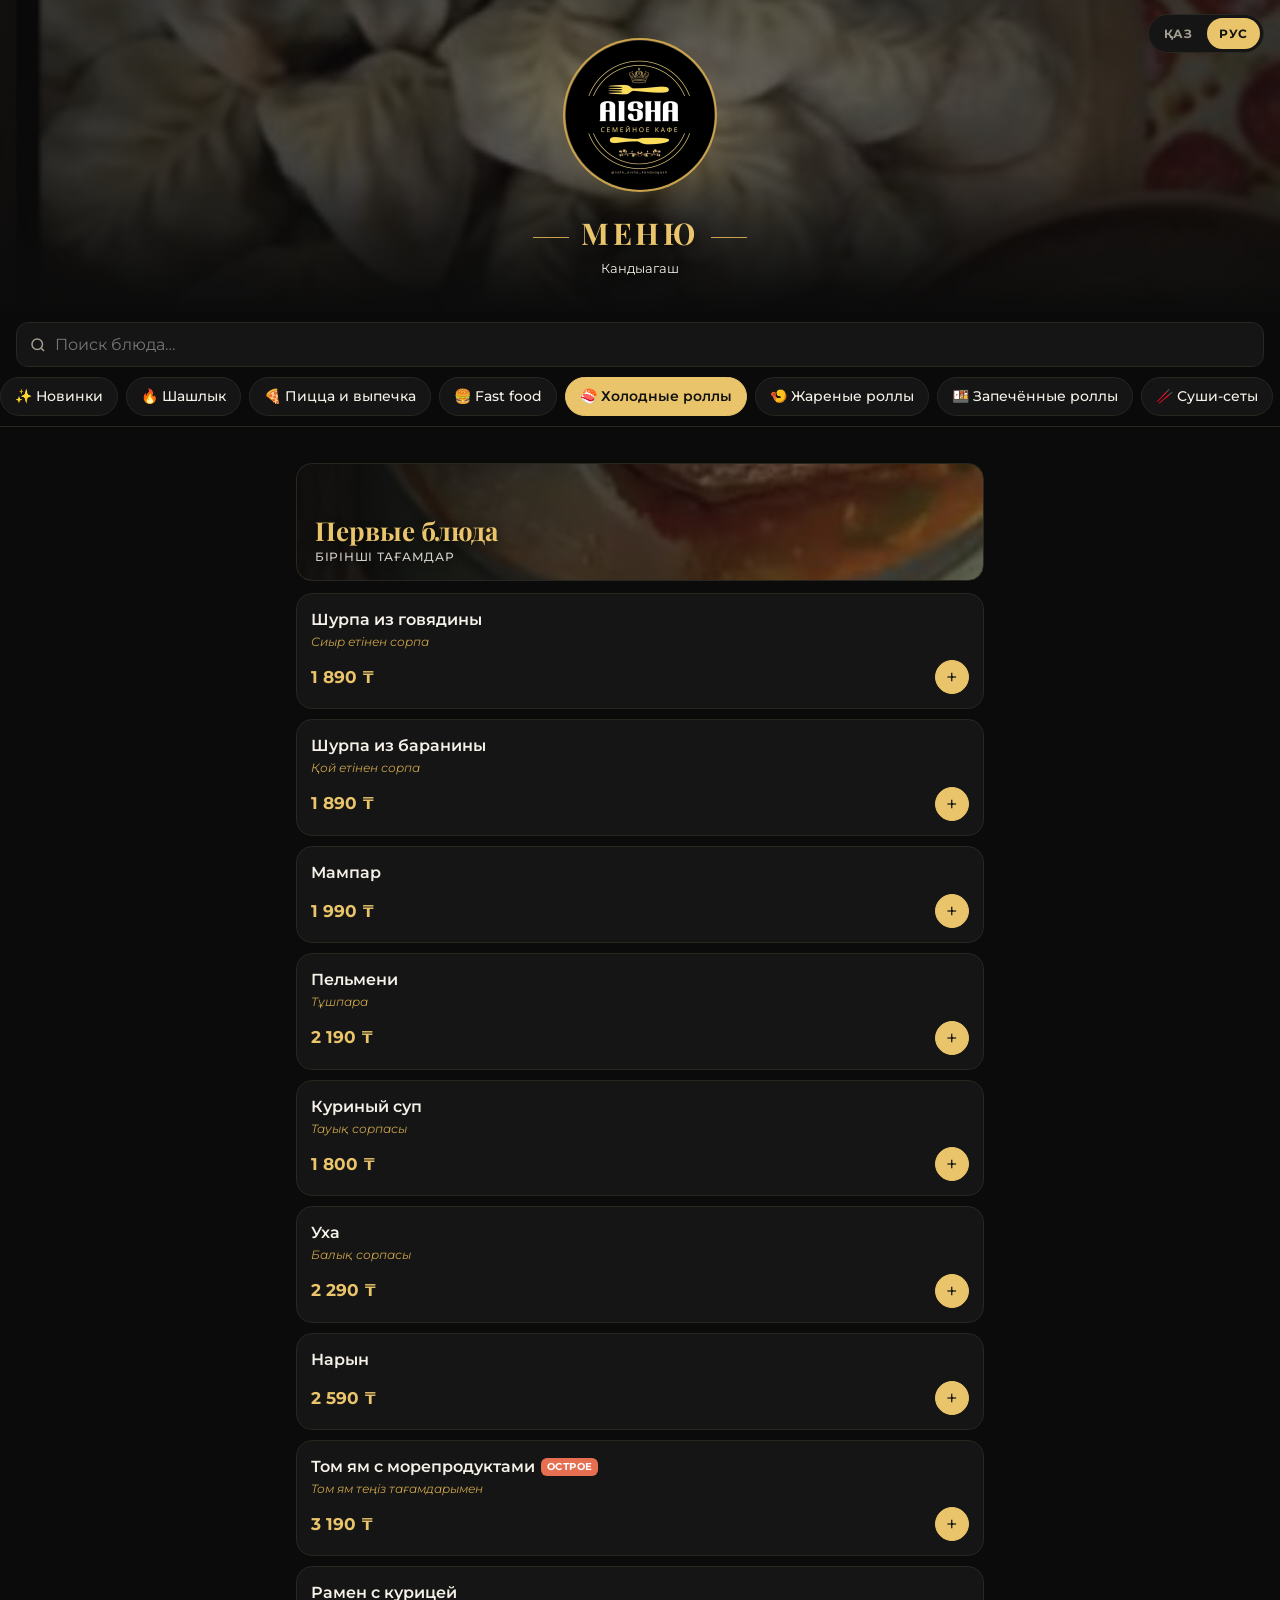
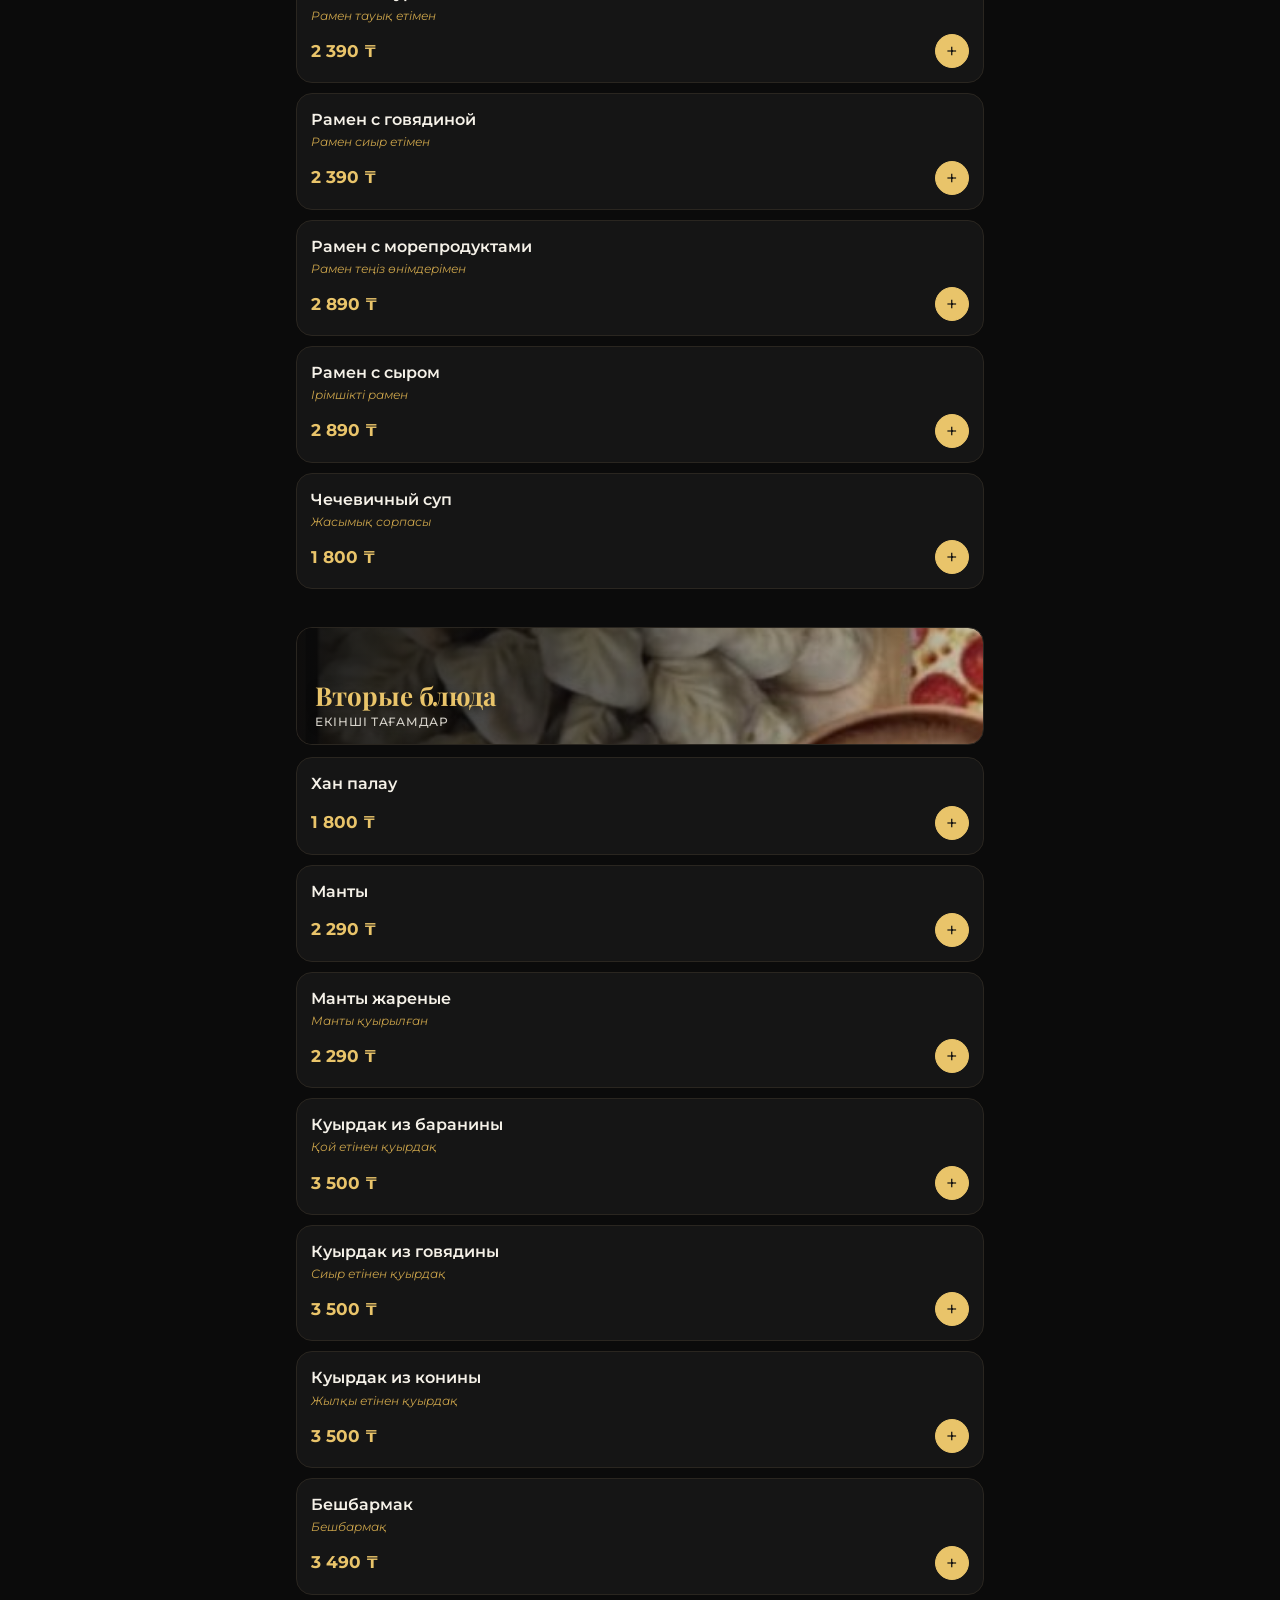
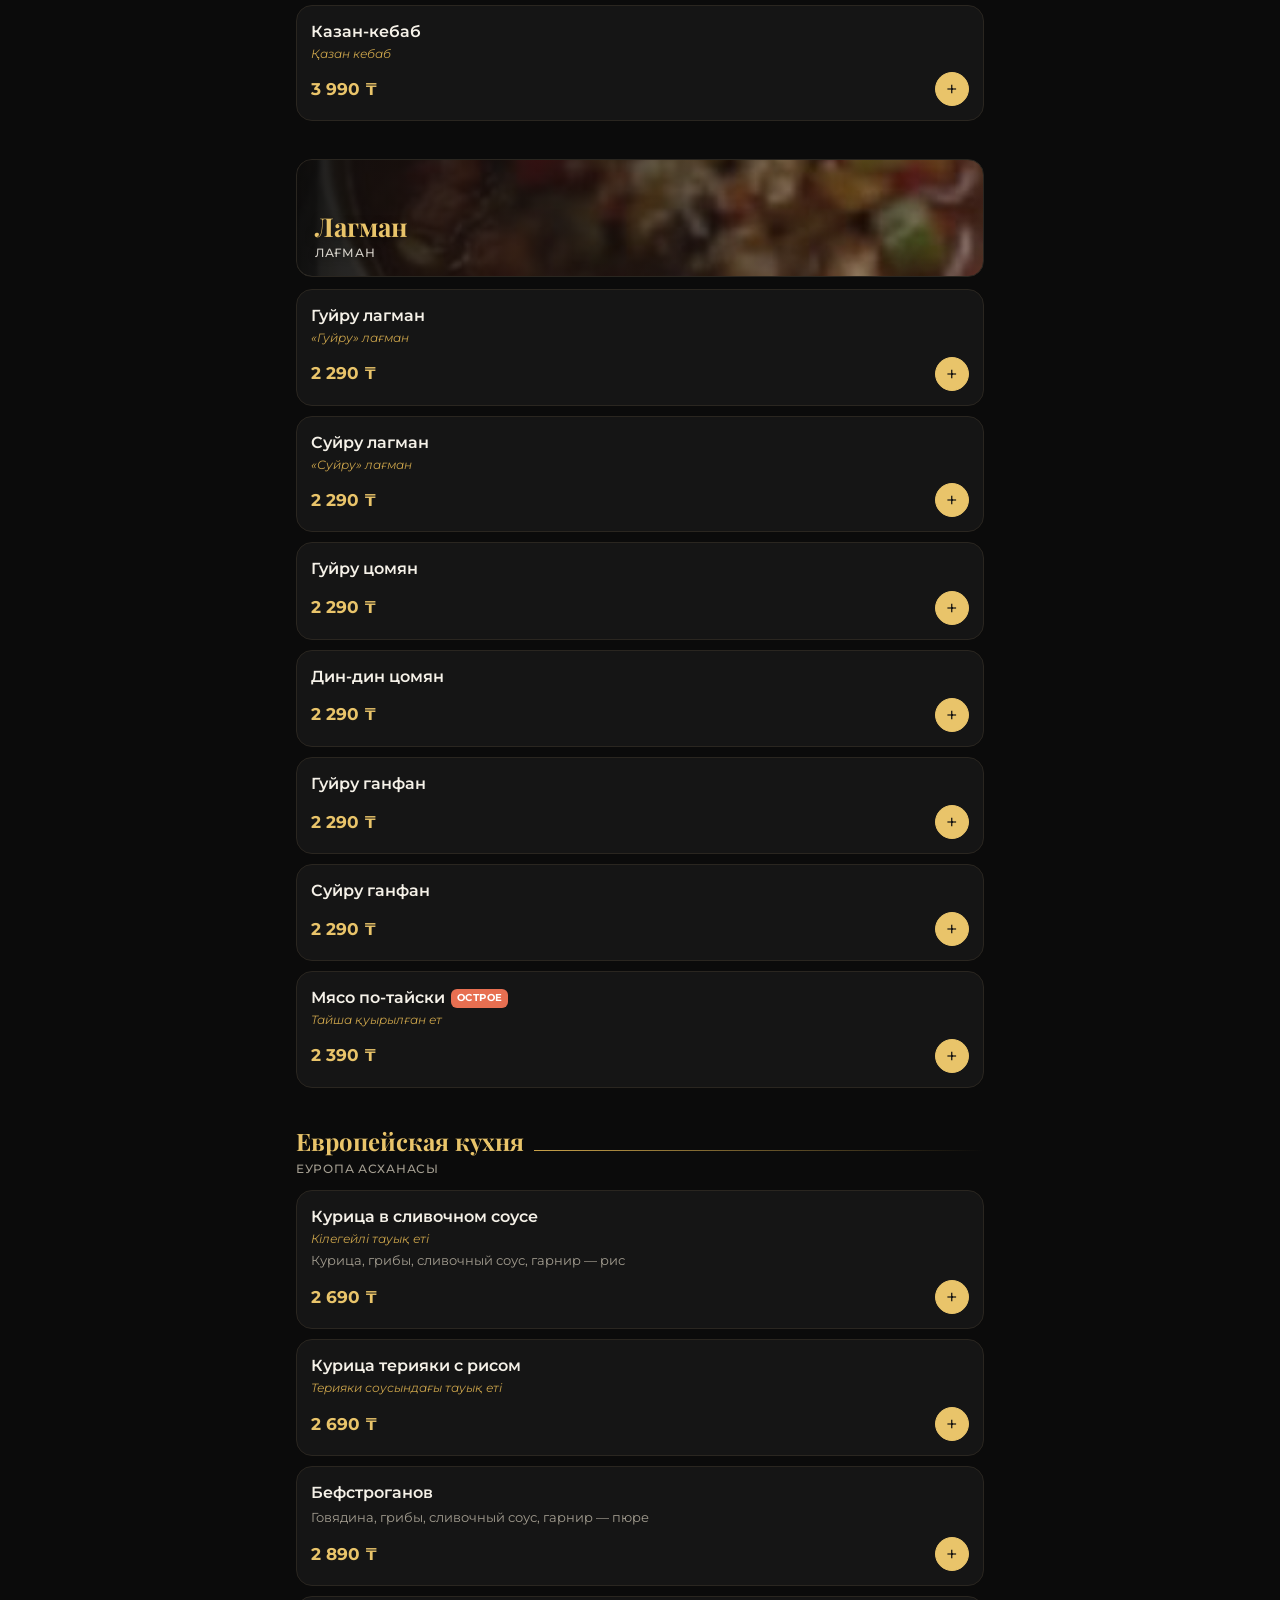
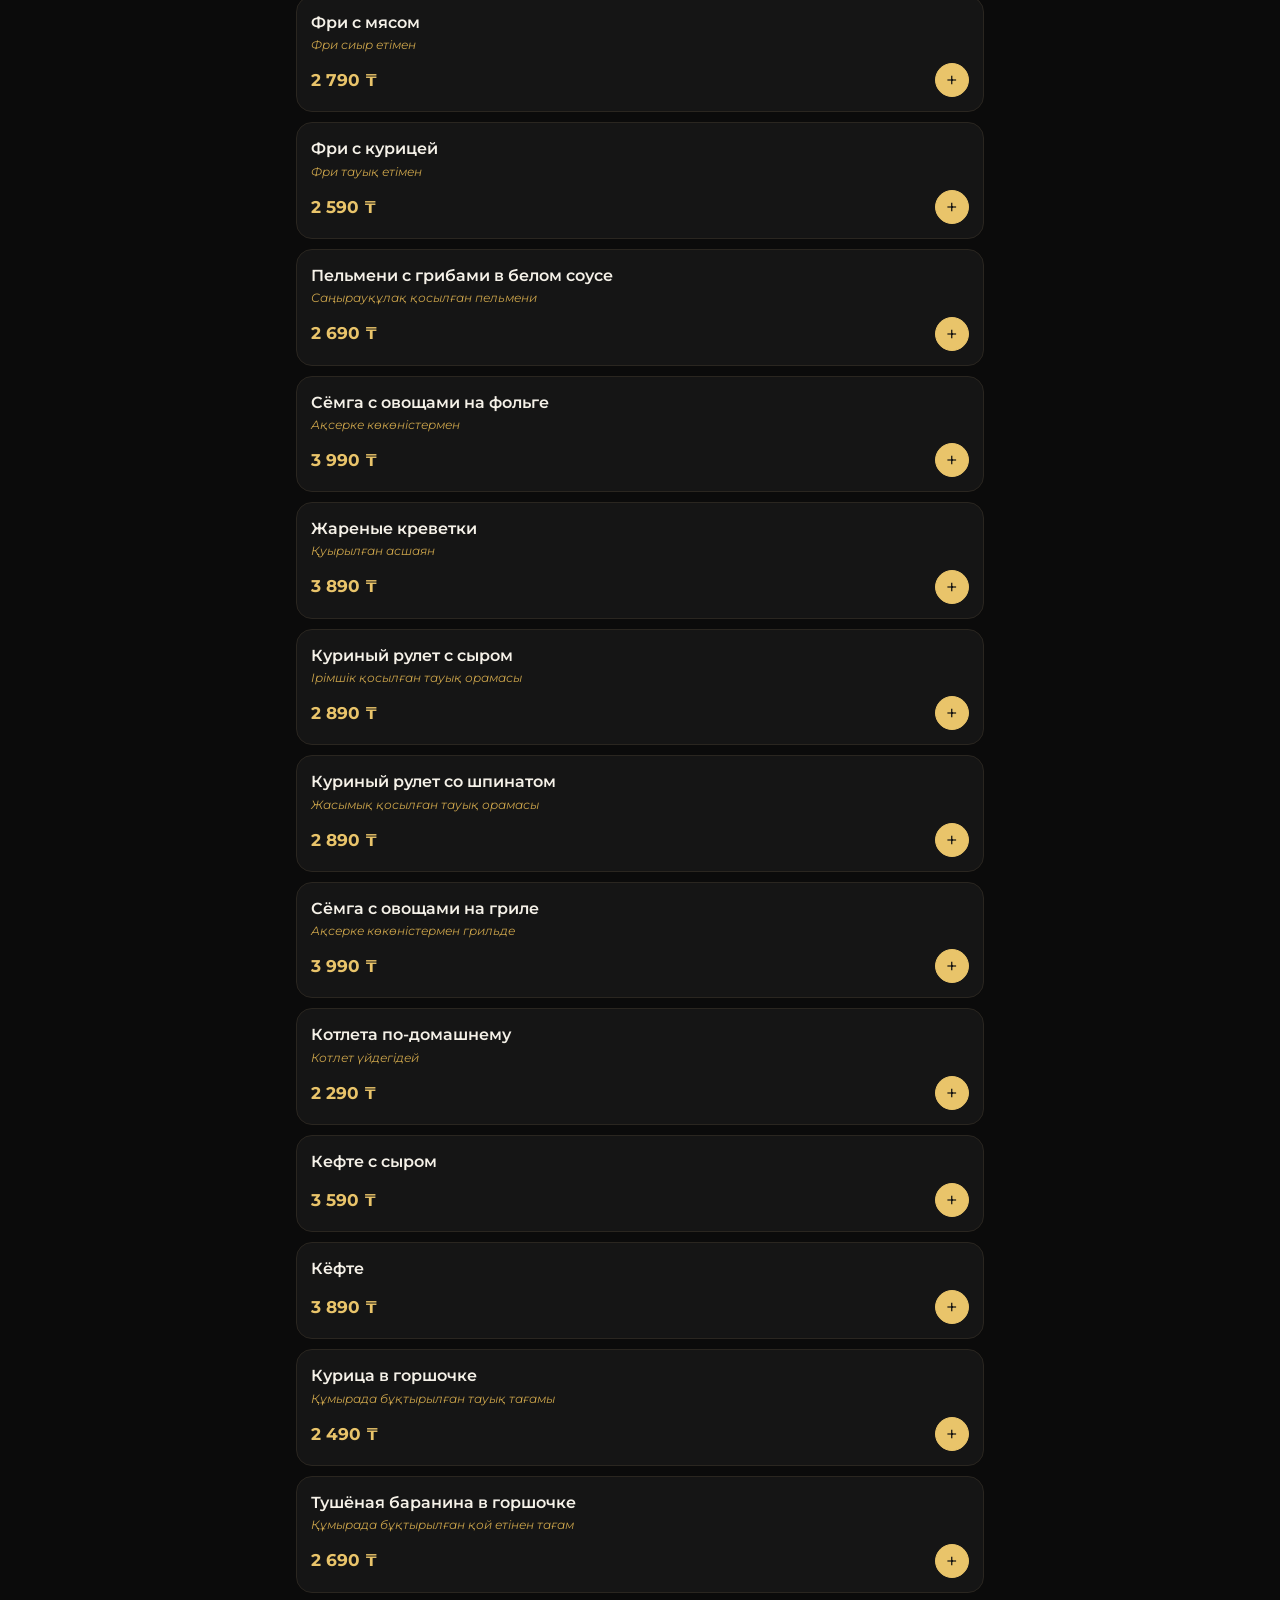
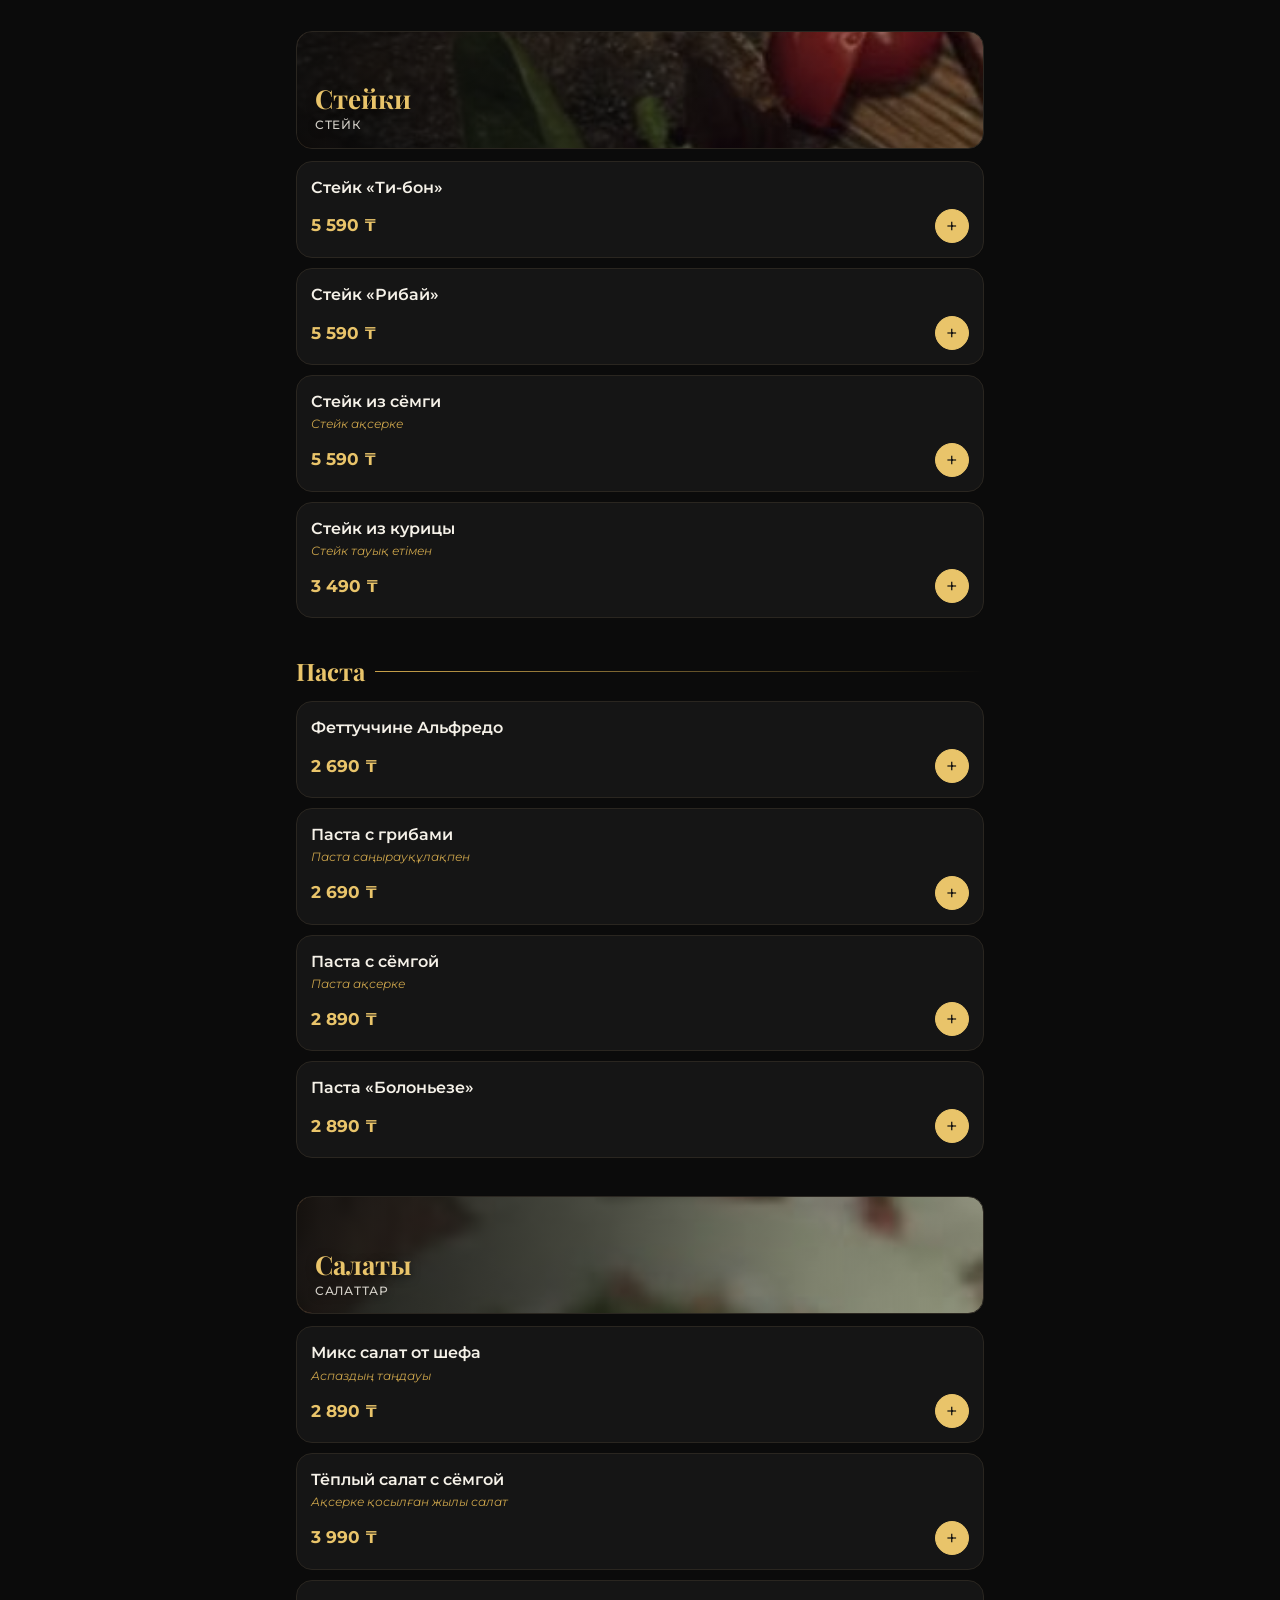
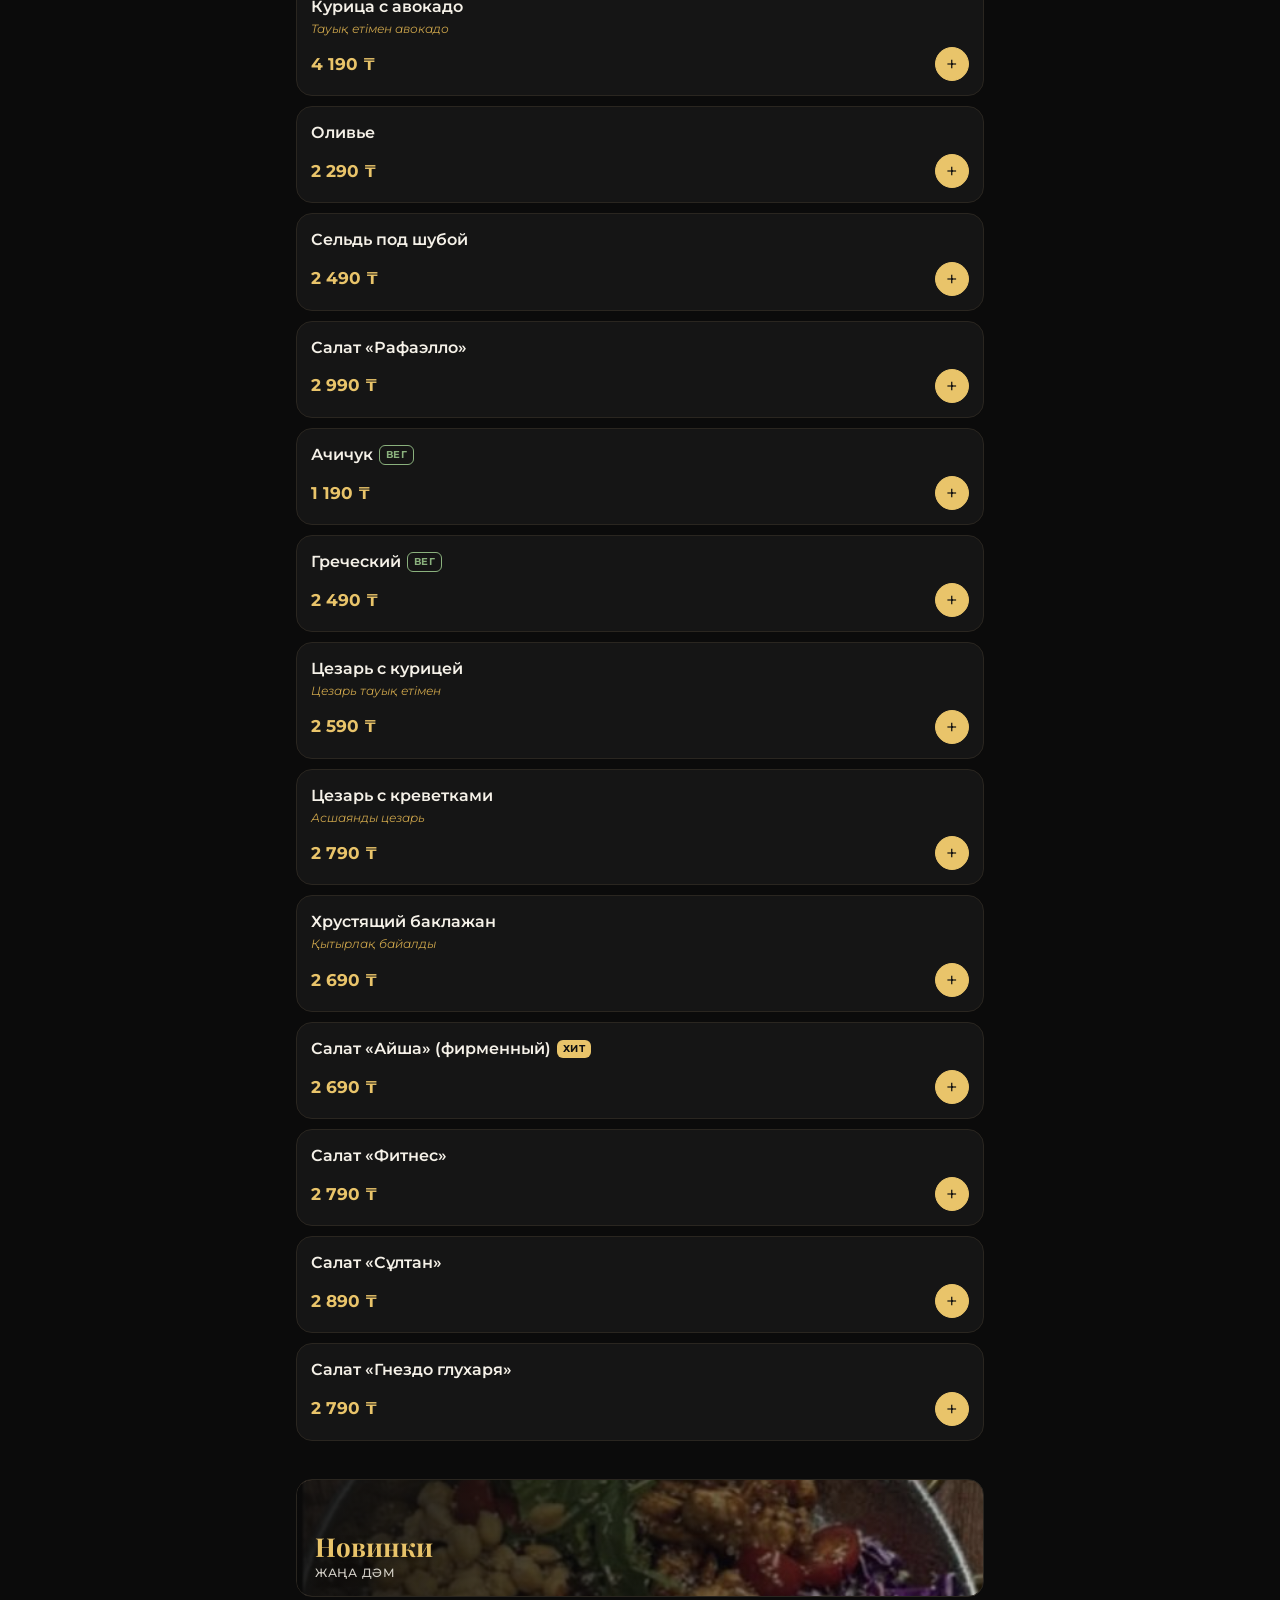
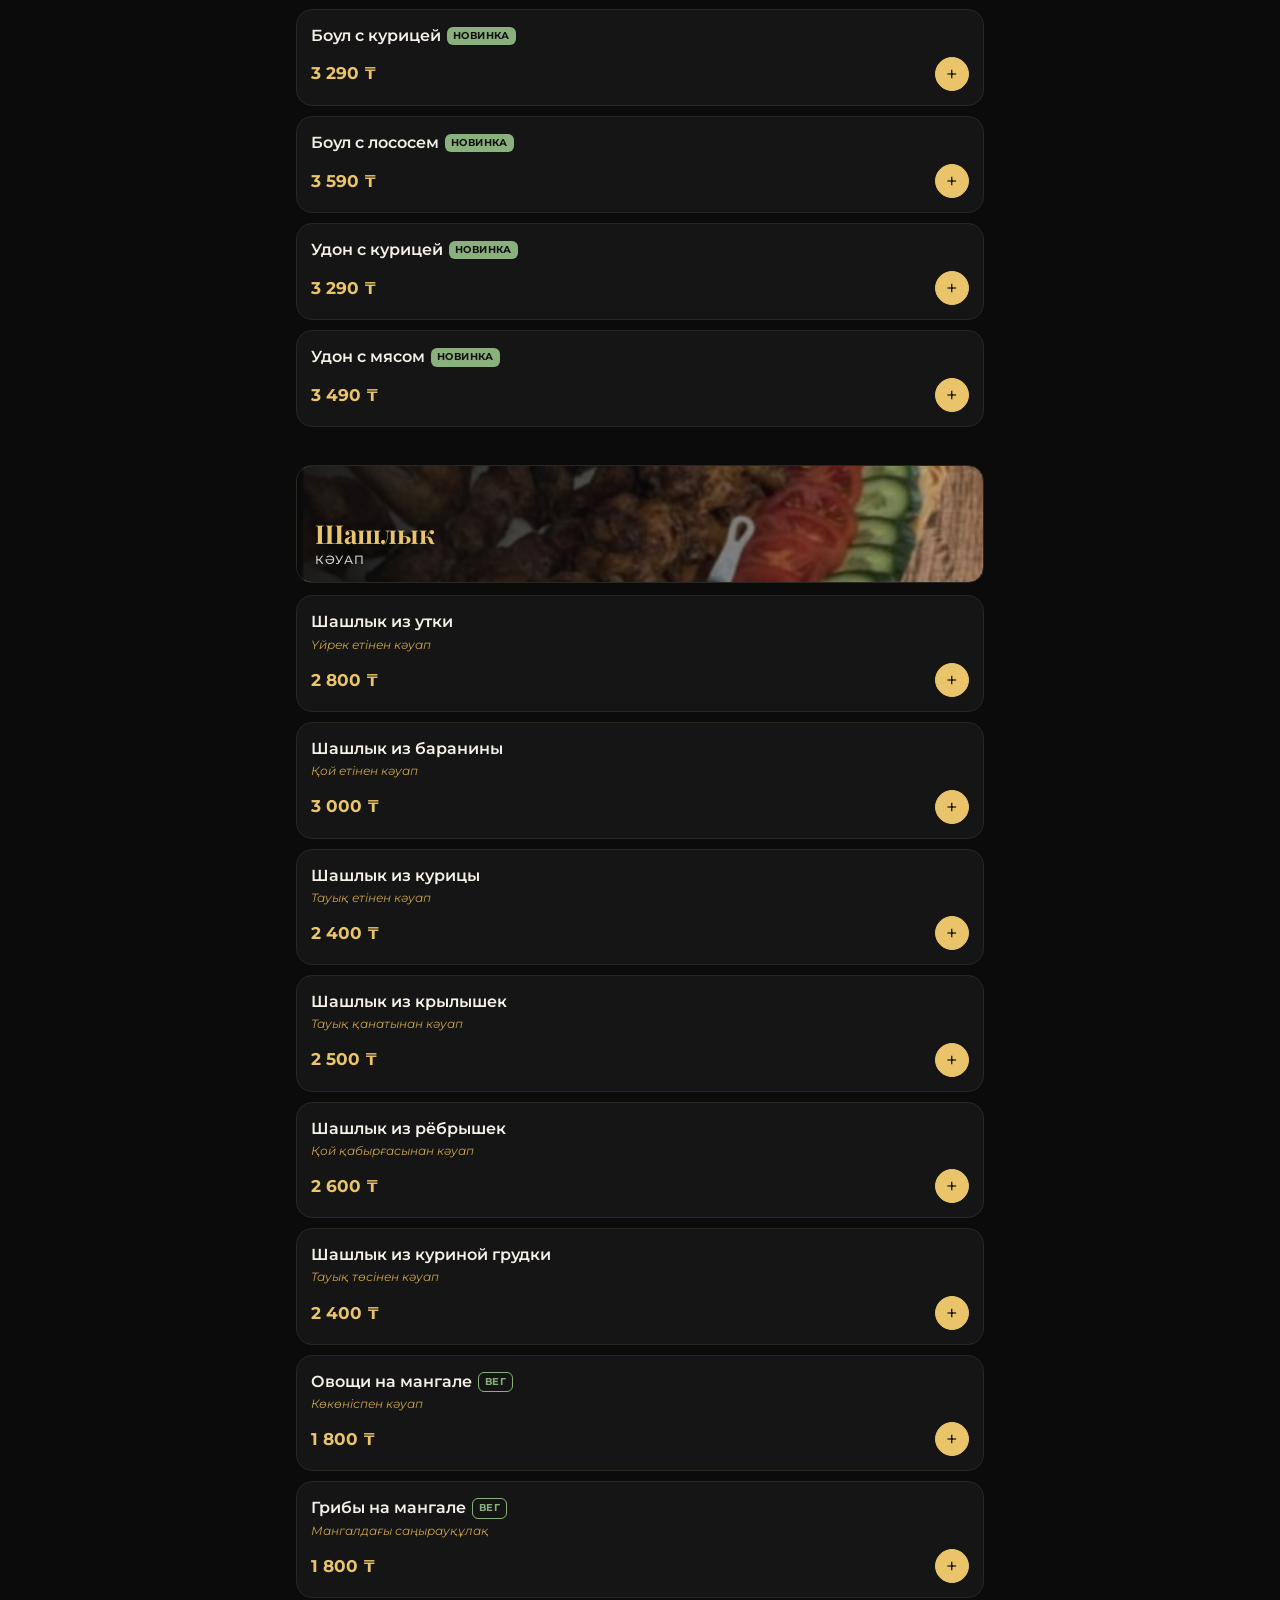
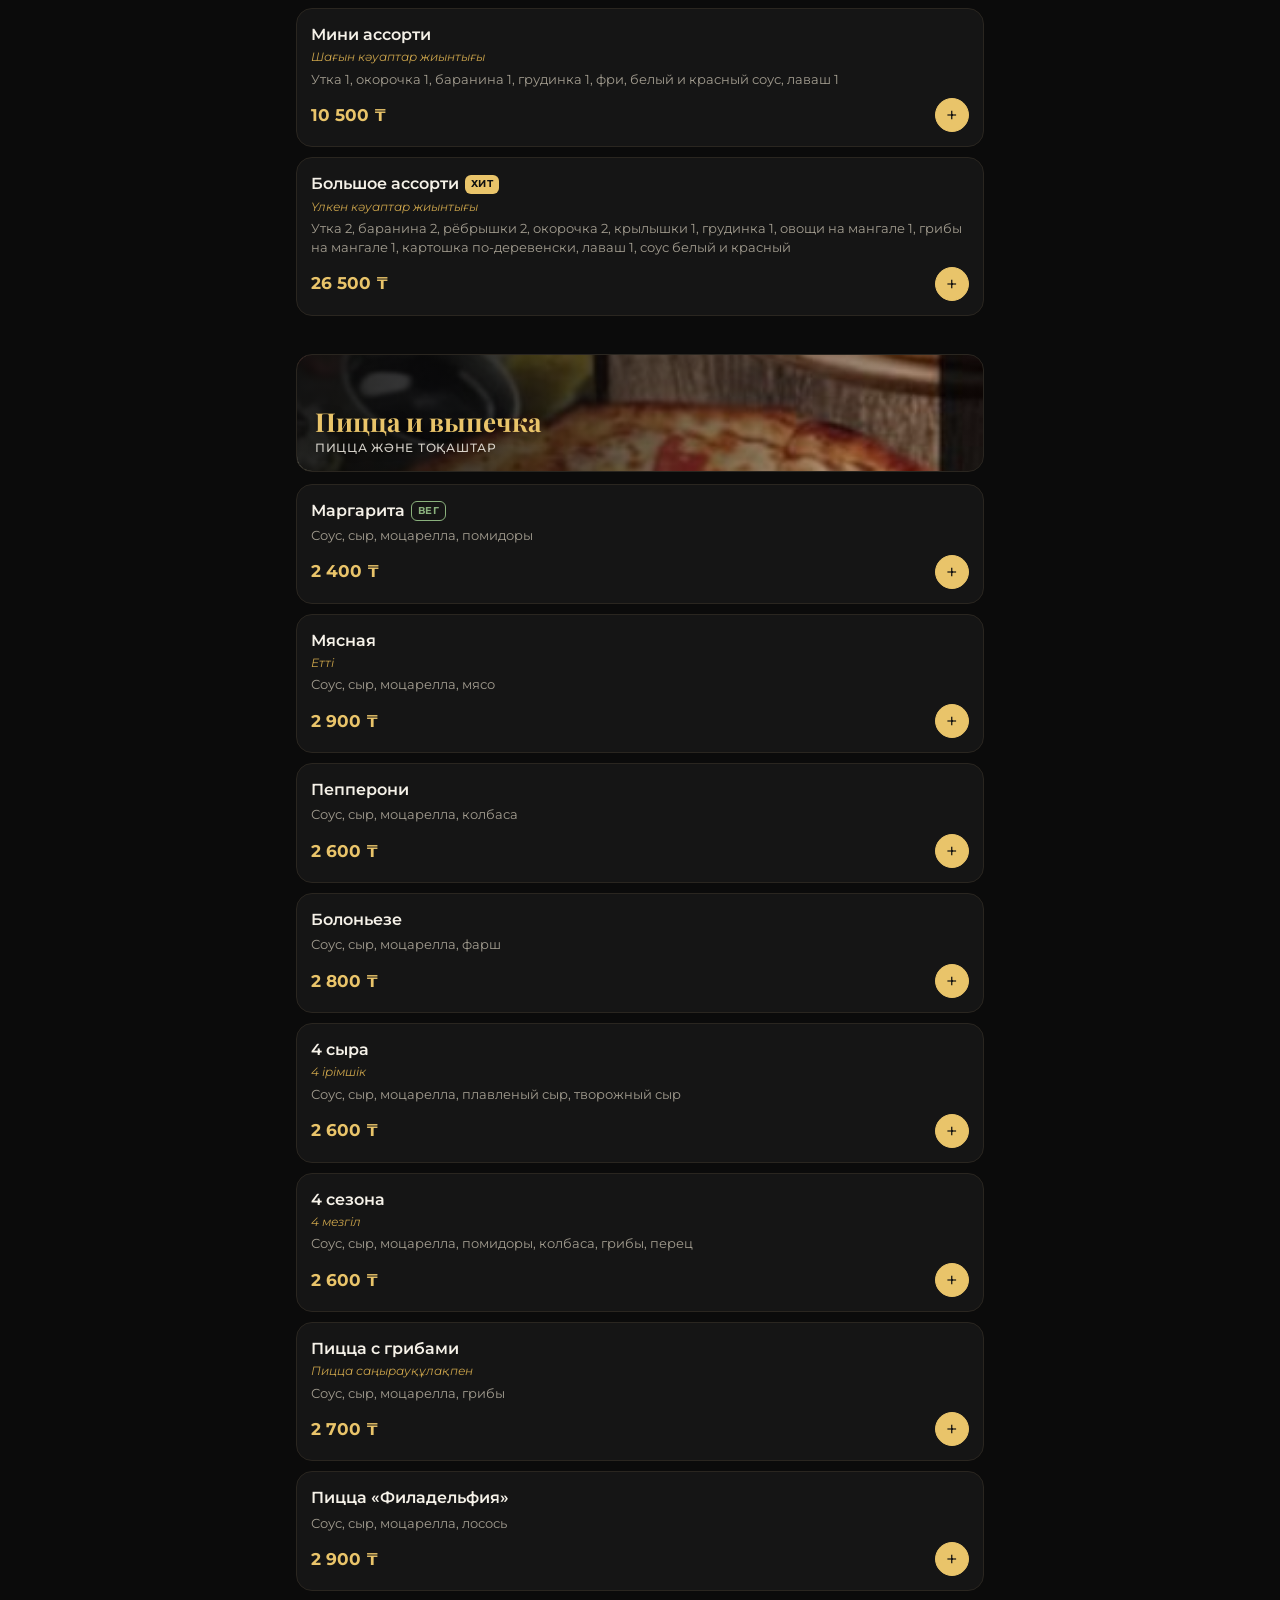
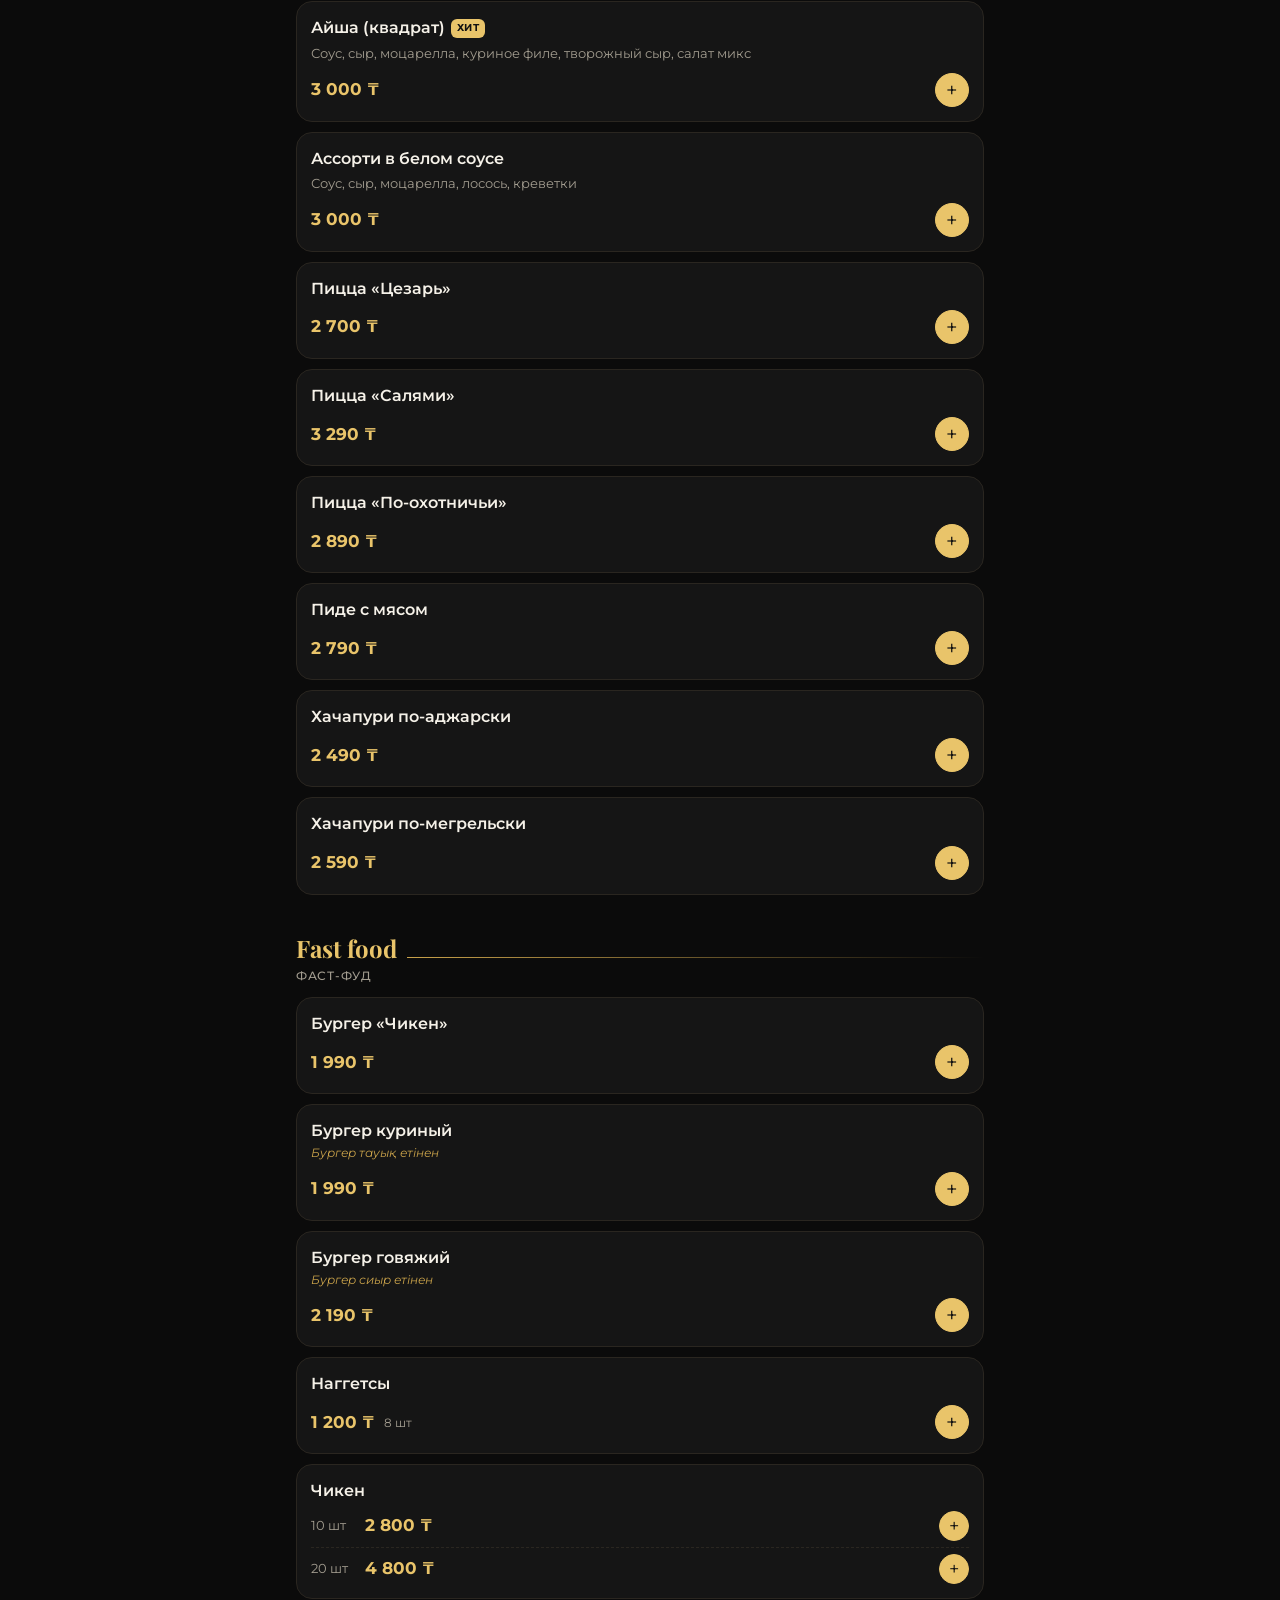
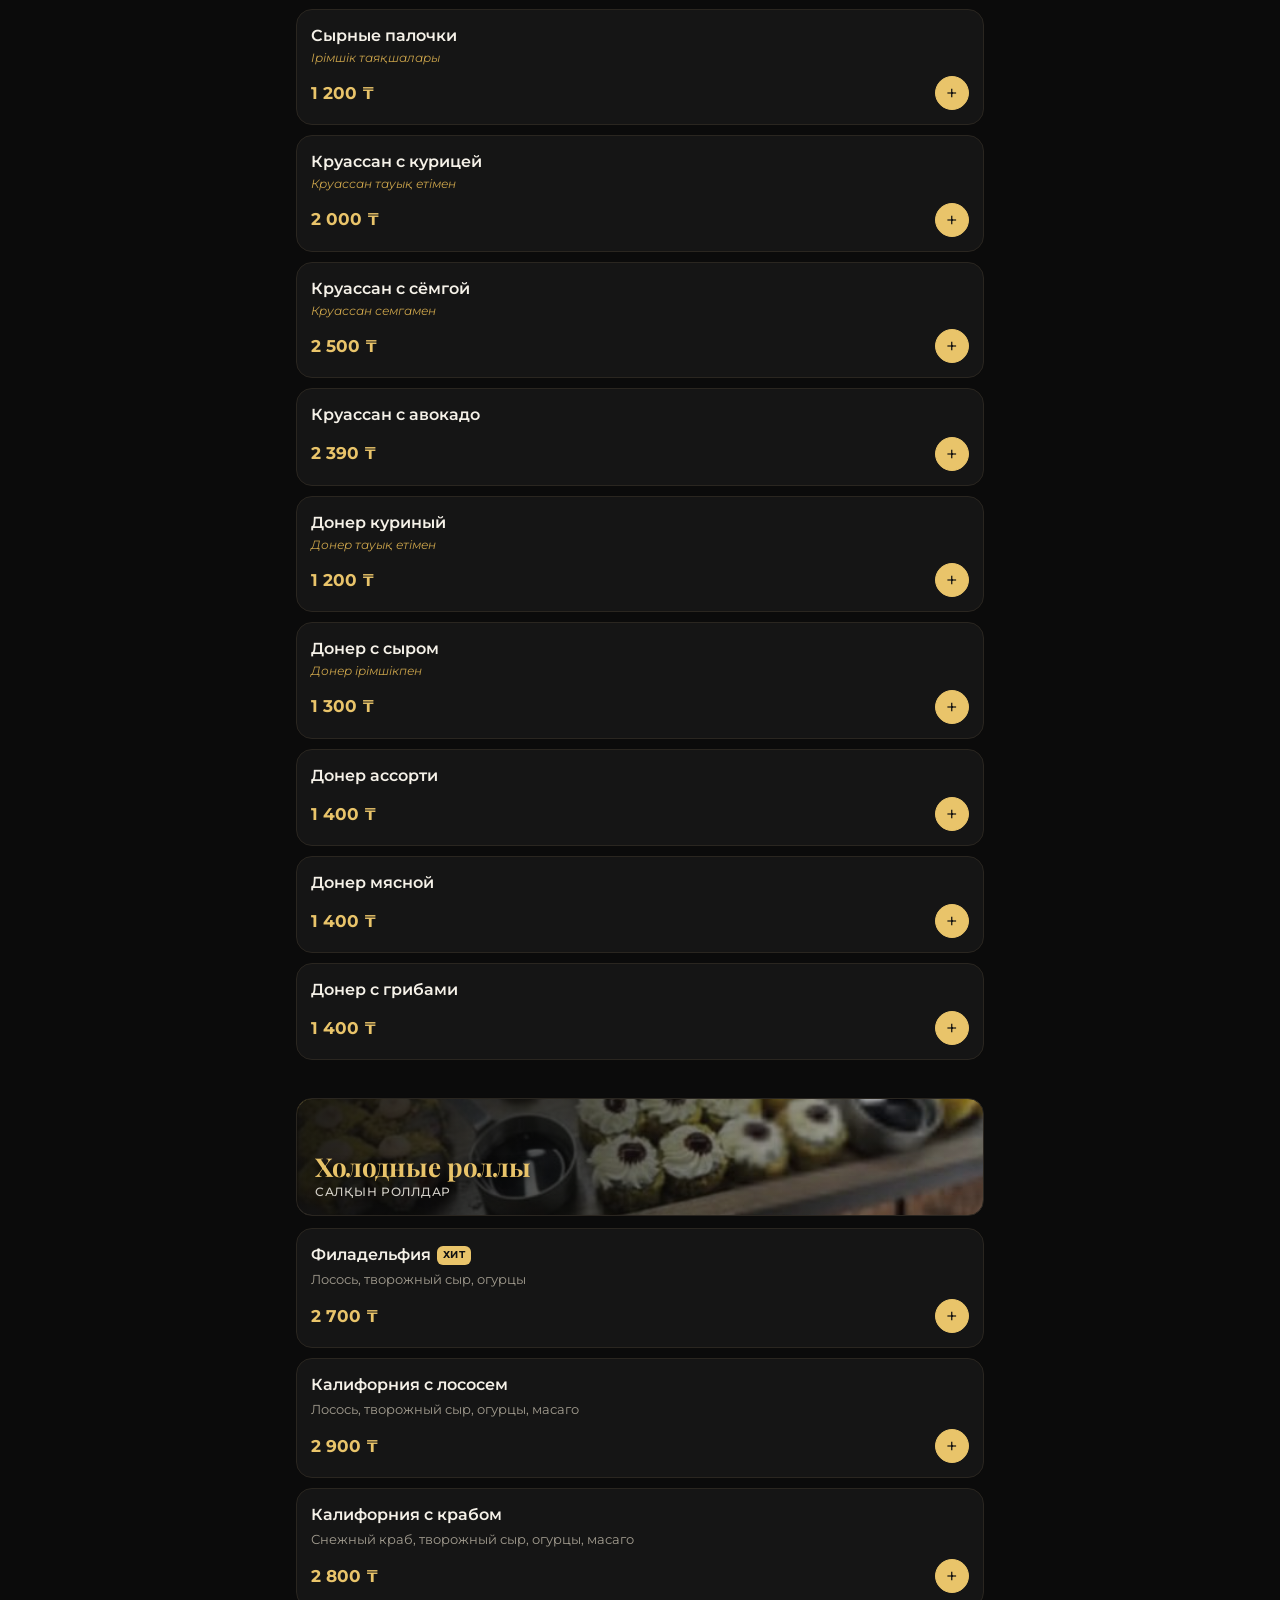
==== commit 0e64f9b3: "Вернуть прежний фон без фото блюд This reverts commit 0d34504.  Co-Authored-By: Claude Opus 5.5 <nor" ====
--- a/index.html
+++ b/index.html
@@ -15,6 +15,7 @@
 </head>
 <body>
   <header class="hero">
+    <div class="hero__bg" id="heroBg" aria-hidden="true"></div>
     <div class="lang" role="group" aria-label="Тіл / Язык">
       <button class="lang__btn" data-lang="kz" aria-pressed="false">ҚАЗ</button>
       <button class="lang__btn" data-lang="ru" aria-pressed="true">РУС</button>
@@ -51,6 +52,26 @@
         <button class="icon-btn" data-close>✕</button>
       </div>
       <ul class="sheet__list" id="cartList"></ul>
+
+      <div class="mode" role="radiogroup" id="modeGroup">
+        <button class="mode__btn" role="radio" data-mode="hall"><span>🍽️</span><b id="mHall">В зале</b></button>
+        <button class="mode__btn" role="radio" data-mode="takeaway"><span>🛍️</span><b id="mTake">С собой</b></button>
+        <button class="mode__btn" role="radio" data-mode="delivery" id="mDelivBtn"><span>🚗</span><b id="mDeliv">Доставка</b></button>
+      </div>
+      <label class="ofield" id="tableField">
+        <span id="tableLbl">Номер стола</span>
+        <input id="tableNo" inputmode="numeric" autocomplete="off" maxlength="6">
+      </label>
+      <label class="ofield" id="addrField" hidden>
+        <span id="addrLbl">Адрес доставки</span>
+        <input id="addr" autocomplete="street-address" maxlength="200">
+      </label>
+      <p class="onote" id="takeNote" hidden></p>
+      <p class="onote onote--gold" id="delivNote" hidden></p>
+      <label class="ofield">
+        <span id="commentLbl">Комментарий (необязательно)</span>
+        <input id="comment" autocomplete="off" maxlength="300">
+      </label>
       <div class="sheet__total">
         <span id="totalLabel">Итого</span><strong id="cartTotal"></strong>
       </div>
--- a/css/style.css
+++ b/css/style.css
@@ -246,3 +246,70 @@
 .lang__btn[aria-pressed="true"] { background: var(--gold); color: #111; }
 .lang__btn:focus-visible, .tab:focus-visible, .qty__btn:focus-visible, .btn:focus-visible { outline: 2px solid var(--gold); outline-offset: 2px; }
 .footer__name { color: var(--text); }
+
+/* ---------- Способ получения заказа ---------- */
+.mode { display: grid; grid-template-columns: repeat(3, minmax(0, 1fr)); gap: 8px; margin: 14px 0 10px; }
+.mode__btn {
+  display: flex; flex-direction: column; align-items: center; gap: 2px;
+  background: var(--bg); border: 1px solid var(--line); border-radius: 12px;
+  padding: 10px 4px; cursor: pointer; color: var(--text); font-size: 13px;
+}
+.mode__btn span { font-size: 20px; }
+.mode__btn b { font-weight: 600; text-align: center; }
+.mode__btn[aria-checked="true"] { border-color: var(--gold); background: rgba(233, 196, 106, .12); color: var(--gold); }
+.mode__btn:focus-visible { outline: 2px solid var(--gold); outline-offset: 2px; }
+.ofield { display: grid; gap: 6px; margin-bottom: 10px; }
+.ofield span { font-size: 13px; color: var(--muted); }
+.ofield input {
+  width: 100%; min-width: 0; background: var(--bg); color: var(--text);
+  border: 1px solid var(--line); border-radius: 10px; font: inherit; font-size: 16px; padding: 10px 12px;
+}
+.ofield input:focus { outline: none; border-color: var(--gold-2); }
+.ofield.is-invalid input { border-color: var(--red); }
+.ofield.is-invalid span { color: var(--red); }
+.onote { margin: 0 0 10px; font-size: 13px; color: var(--muted); background: var(--bg); border-radius: 10px; padding: 10px 12px; }
+.onote--gold { color: var(--gold); border: 1px dashed var(--gold-2); }
+
+/* ---------- Фото блюд: шапка ---------- */
+.hero__bg { position: absolute; inset: 0; overflow: hidden; z-index: 0; }
+.hero__slide {
+  position: absolute; inset: 0;
+  background-size: cover; background-position: center;
+  opacity: 0; transform: scale(1.12);
+  transition: opacity 1.6s ease, transform 7s ease-out;
+}
+.hero__slide.is-on { opacity: 1; transform: scale(1); }
+.hero.has-photo::after {
+  content: ""; position: absolute; inset: 0; z-index: 0; pointer-events: none;
+  background:
+    radial-gradient(ellipse at 50% 38%, rgba(11, 11, 11, .25), rgba(11, 11, 11, .7) 70%),
+    linear-gradient(to bottom, rgba(11, 11, 11, .35), rgba(11, 11, 11, .55) 55%, var(--bg));
+}
+.hero > :not(.hero__bg) { position: relative; z-index: 1; }
+.hero > .lang { position: absolute; z-index: 2; }
+.hero.has-photo { padding-top: 40px; padding-bottom: 34px; }
+.hero.has-photo .hero__meta { color: var(--text); text-shadow: 0 1px 6px rgba(0, 0, 0, .8); }
+.hero.has-photo .hero__title { text-shadow: 0 2px 14px rgba(0, 0, 0, .7); }
+
+/* ---------- Фото блюд: заголовки разделов ---------- */
+.banner {
+  position: relative; overflow: hidden;
+  min-height: 118px; margin: 10px 0 12px;
+  border-radius: var(--radius); border: 1px solid var(--line);
+  background-size: cover; background-position: center;
+  display: flex; align-items: flex-end;
+}
+.banner::before {
+  content: ""; position: absolute; inset: 0;
+  background: linear-gradient(100deg, rgba(11, 11, 11, .92) 0%, rgba(11, 11, 11, .65) 45%, rgba(11, 11, 11, .15) 100%);
+}
+.banner__title {
+  position: relative; margin: 0; padding: 16px 18px;
+  font-family: var(--serif); color: var(--gold); font-size: 26px; line-height: 1.15;
+  display: flex; flex-direction: column; text-shadow: 0 2px 10px rgba(0, 0, 0, .6);
+}
+.banner__title small {
+  font-family: var(--sans); font-size: 12px; color: var(--text); opacity: .85;
+  letter-spacing: .06em; text-transform: uppercase; font-weight: 500; margin-top: 4px;
+}
+@media (prefers-reduced-motion: reduce) { .hero__slide { transition: none; transform: none; } }
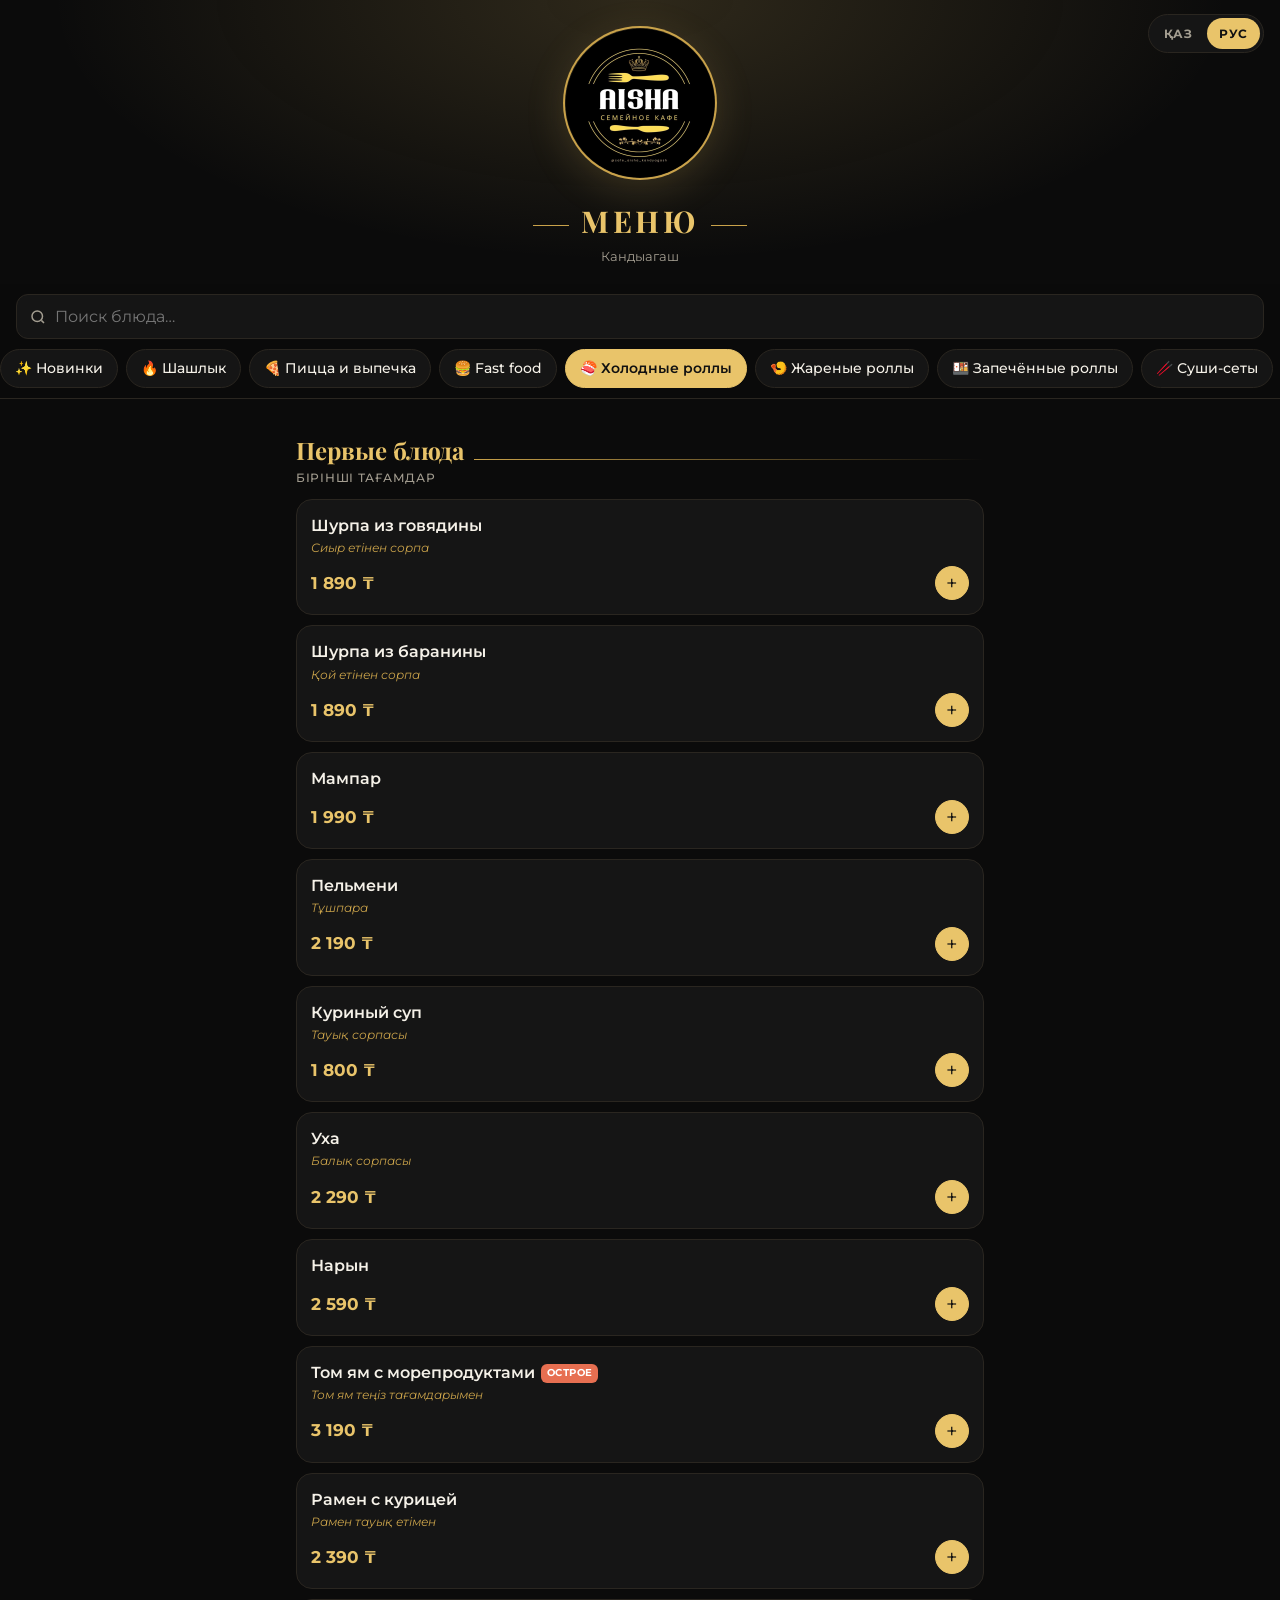
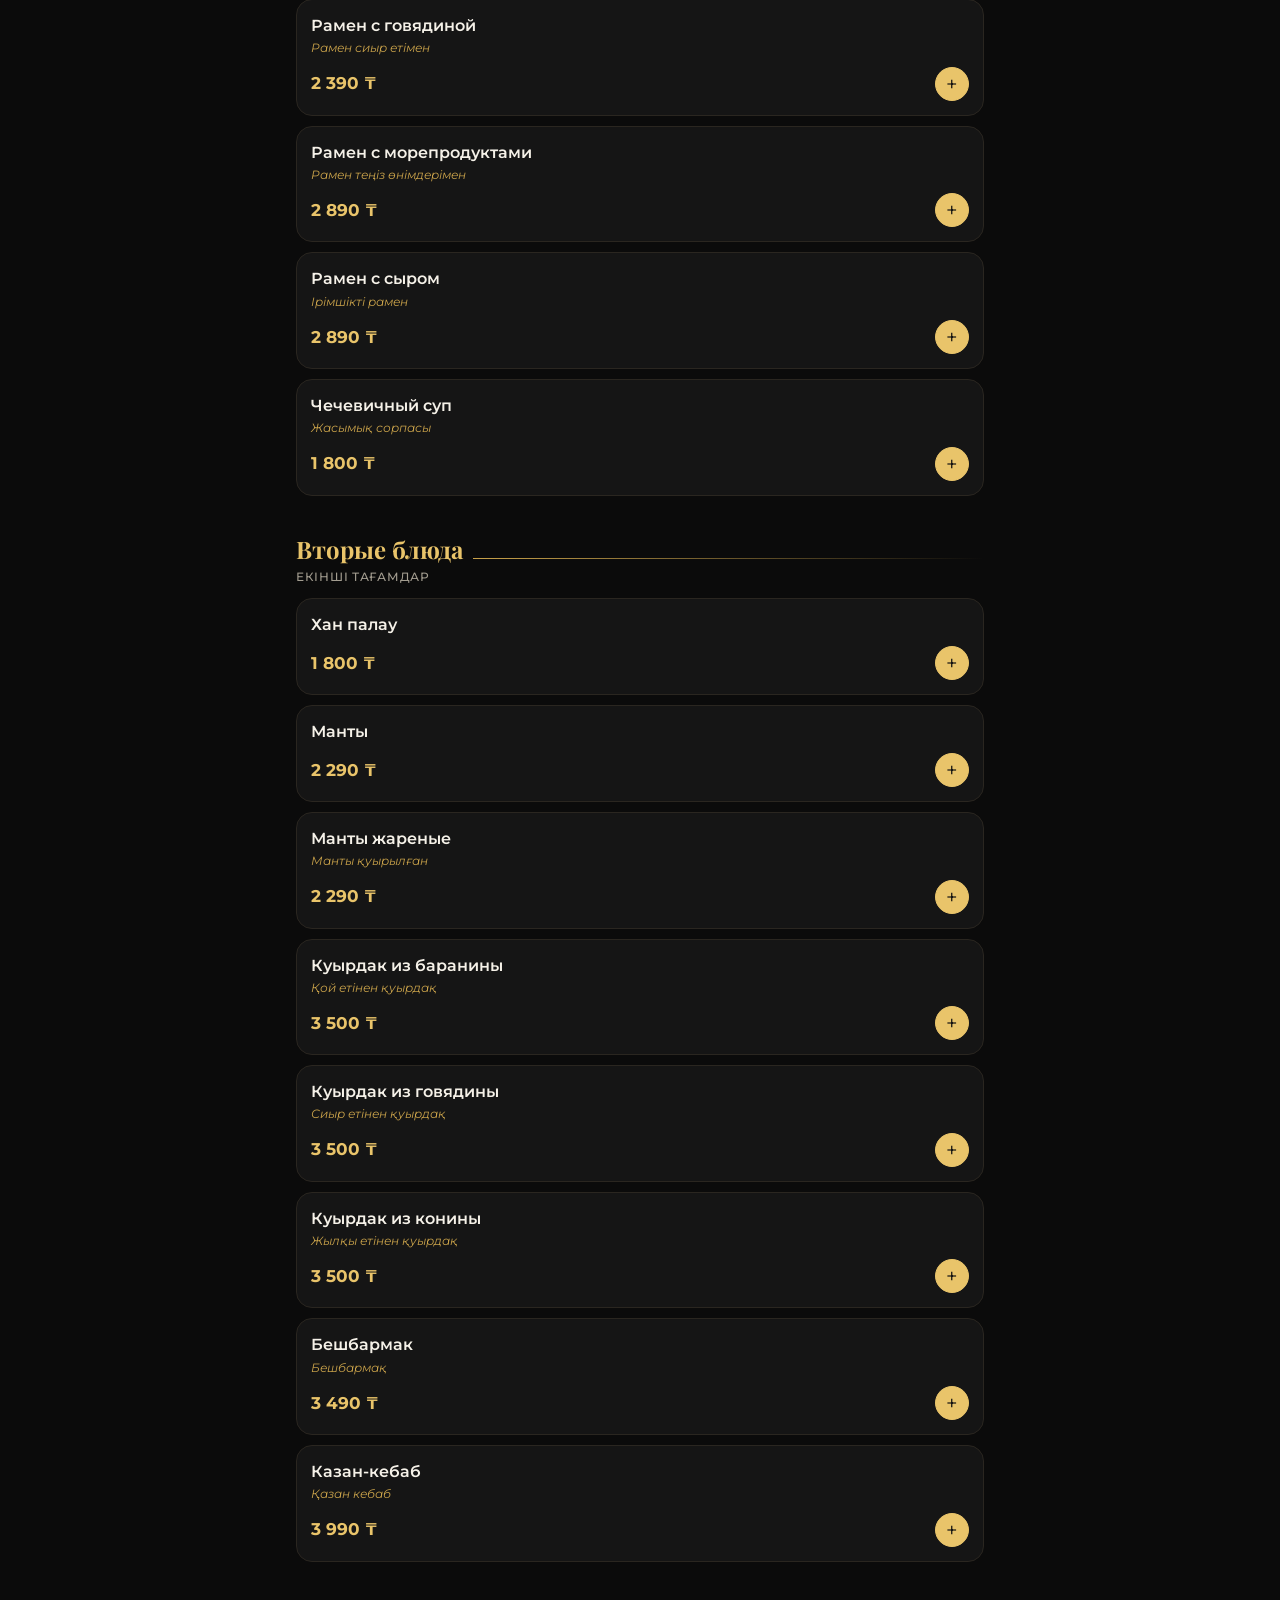
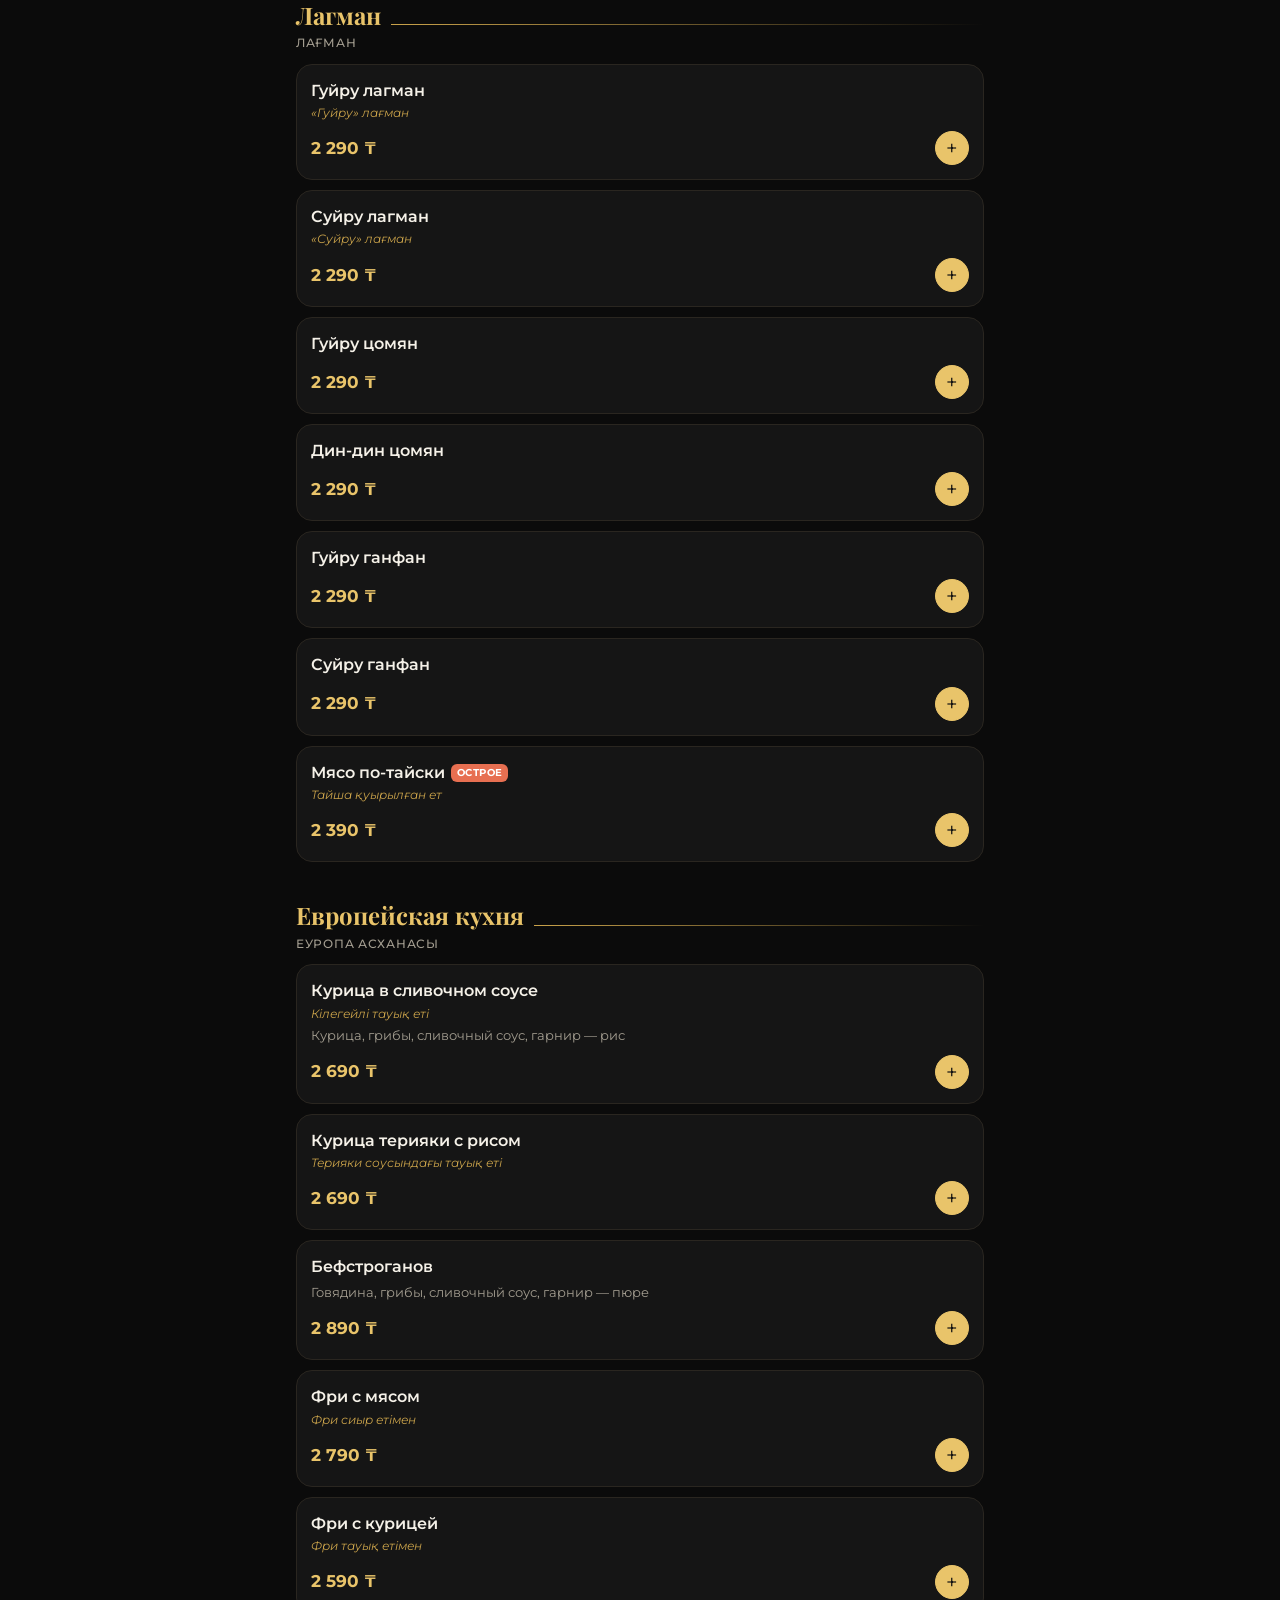
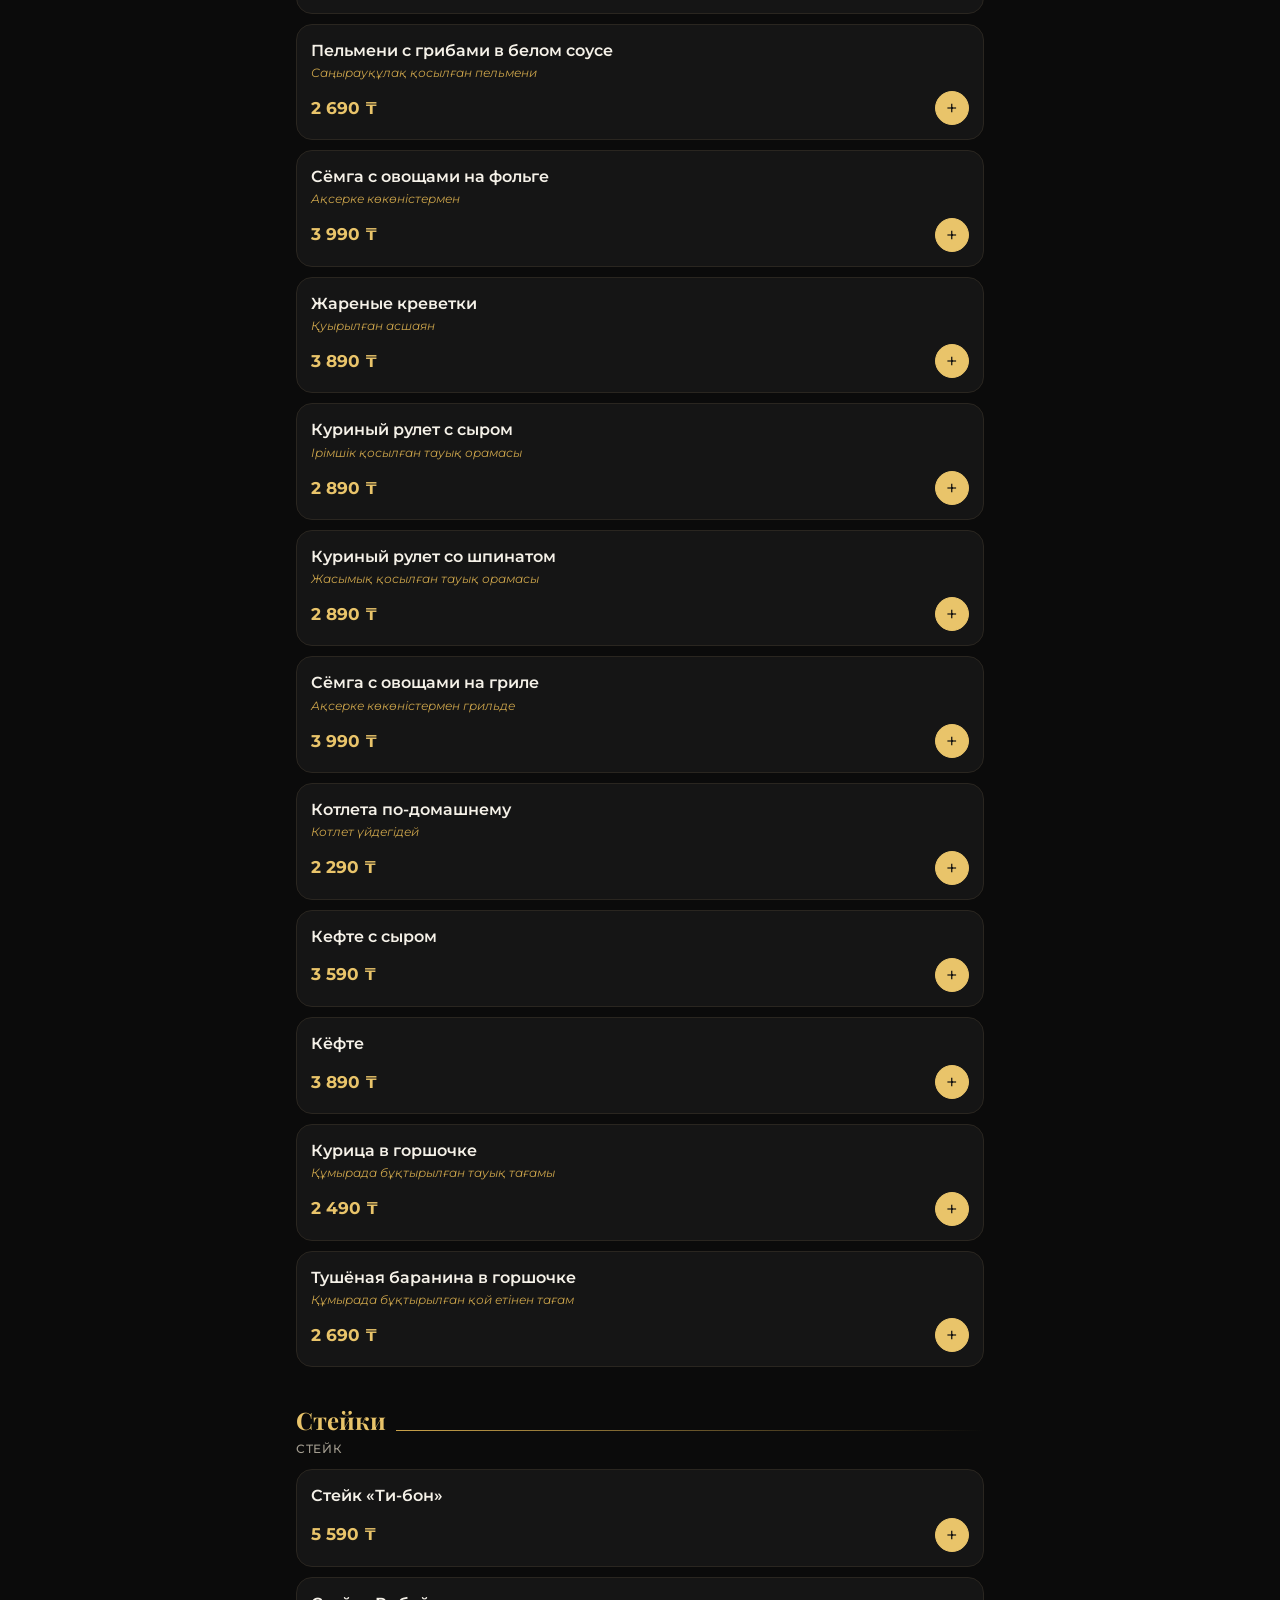
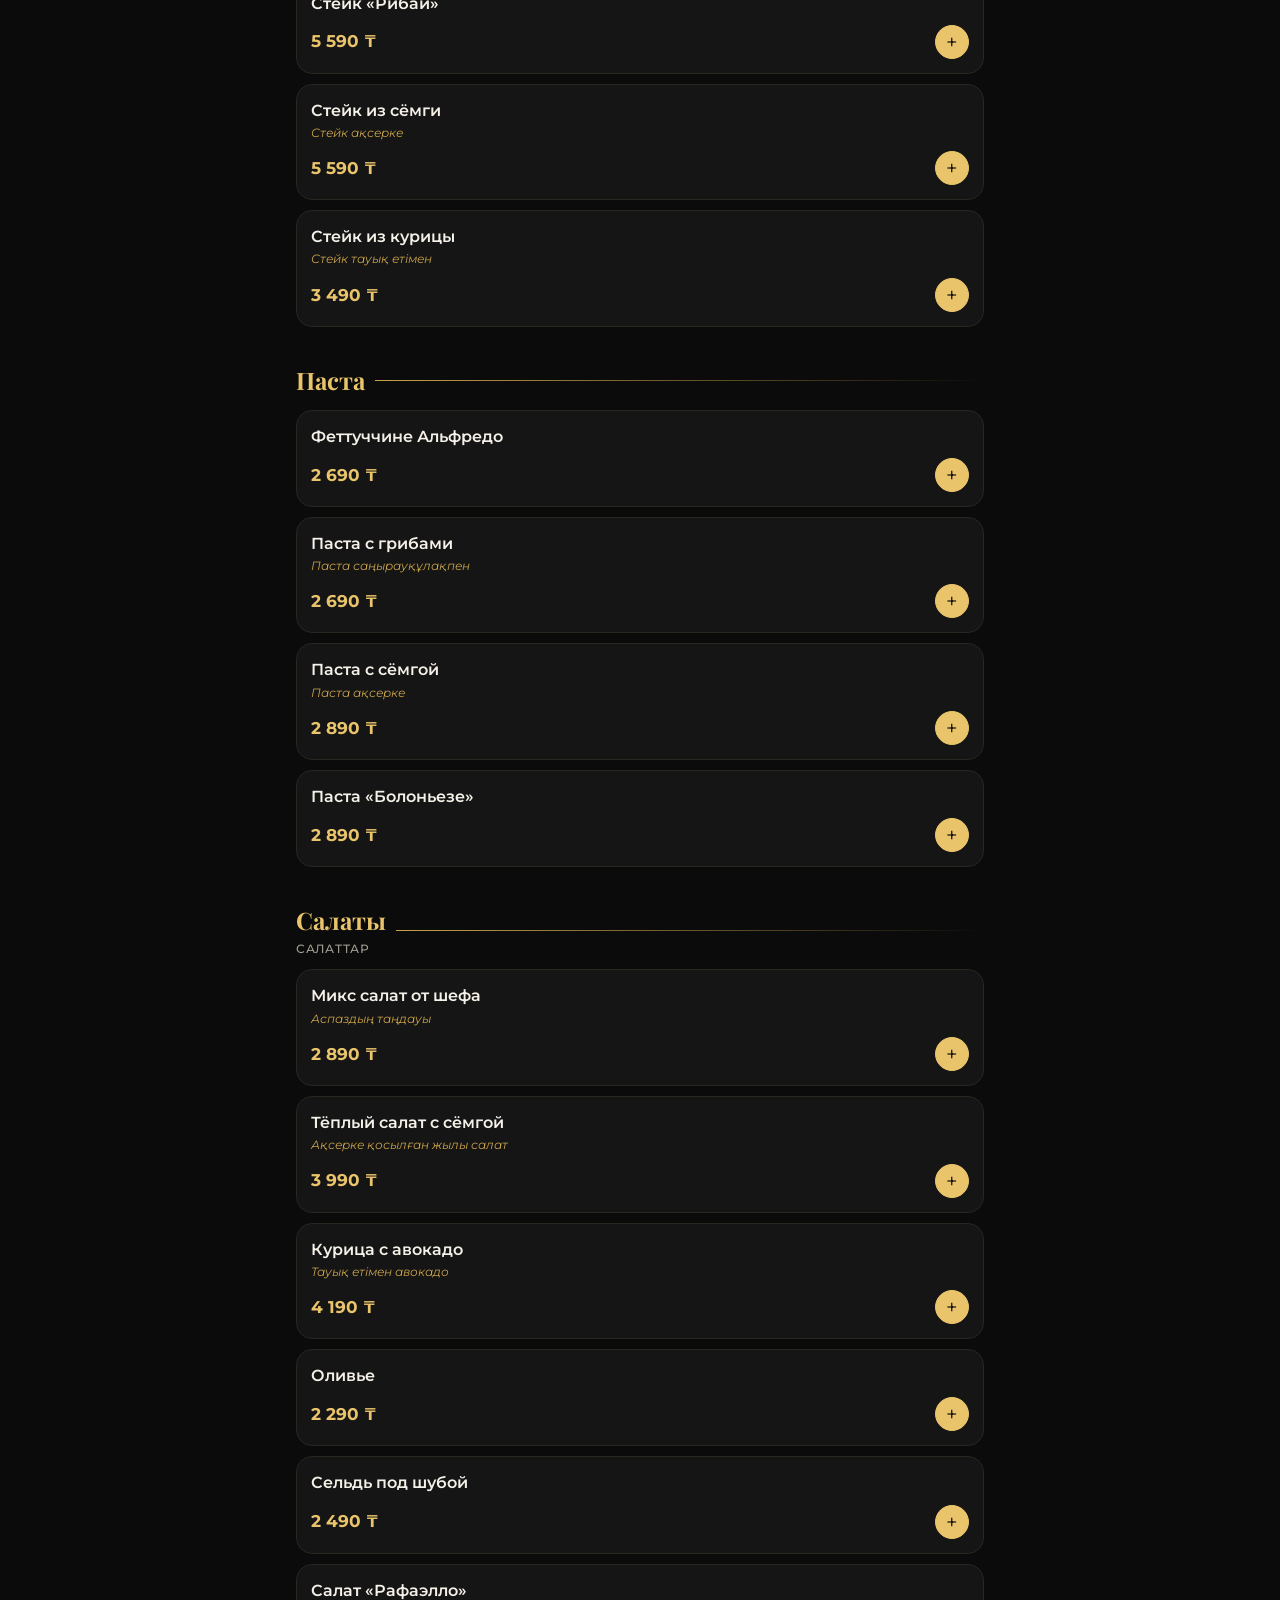
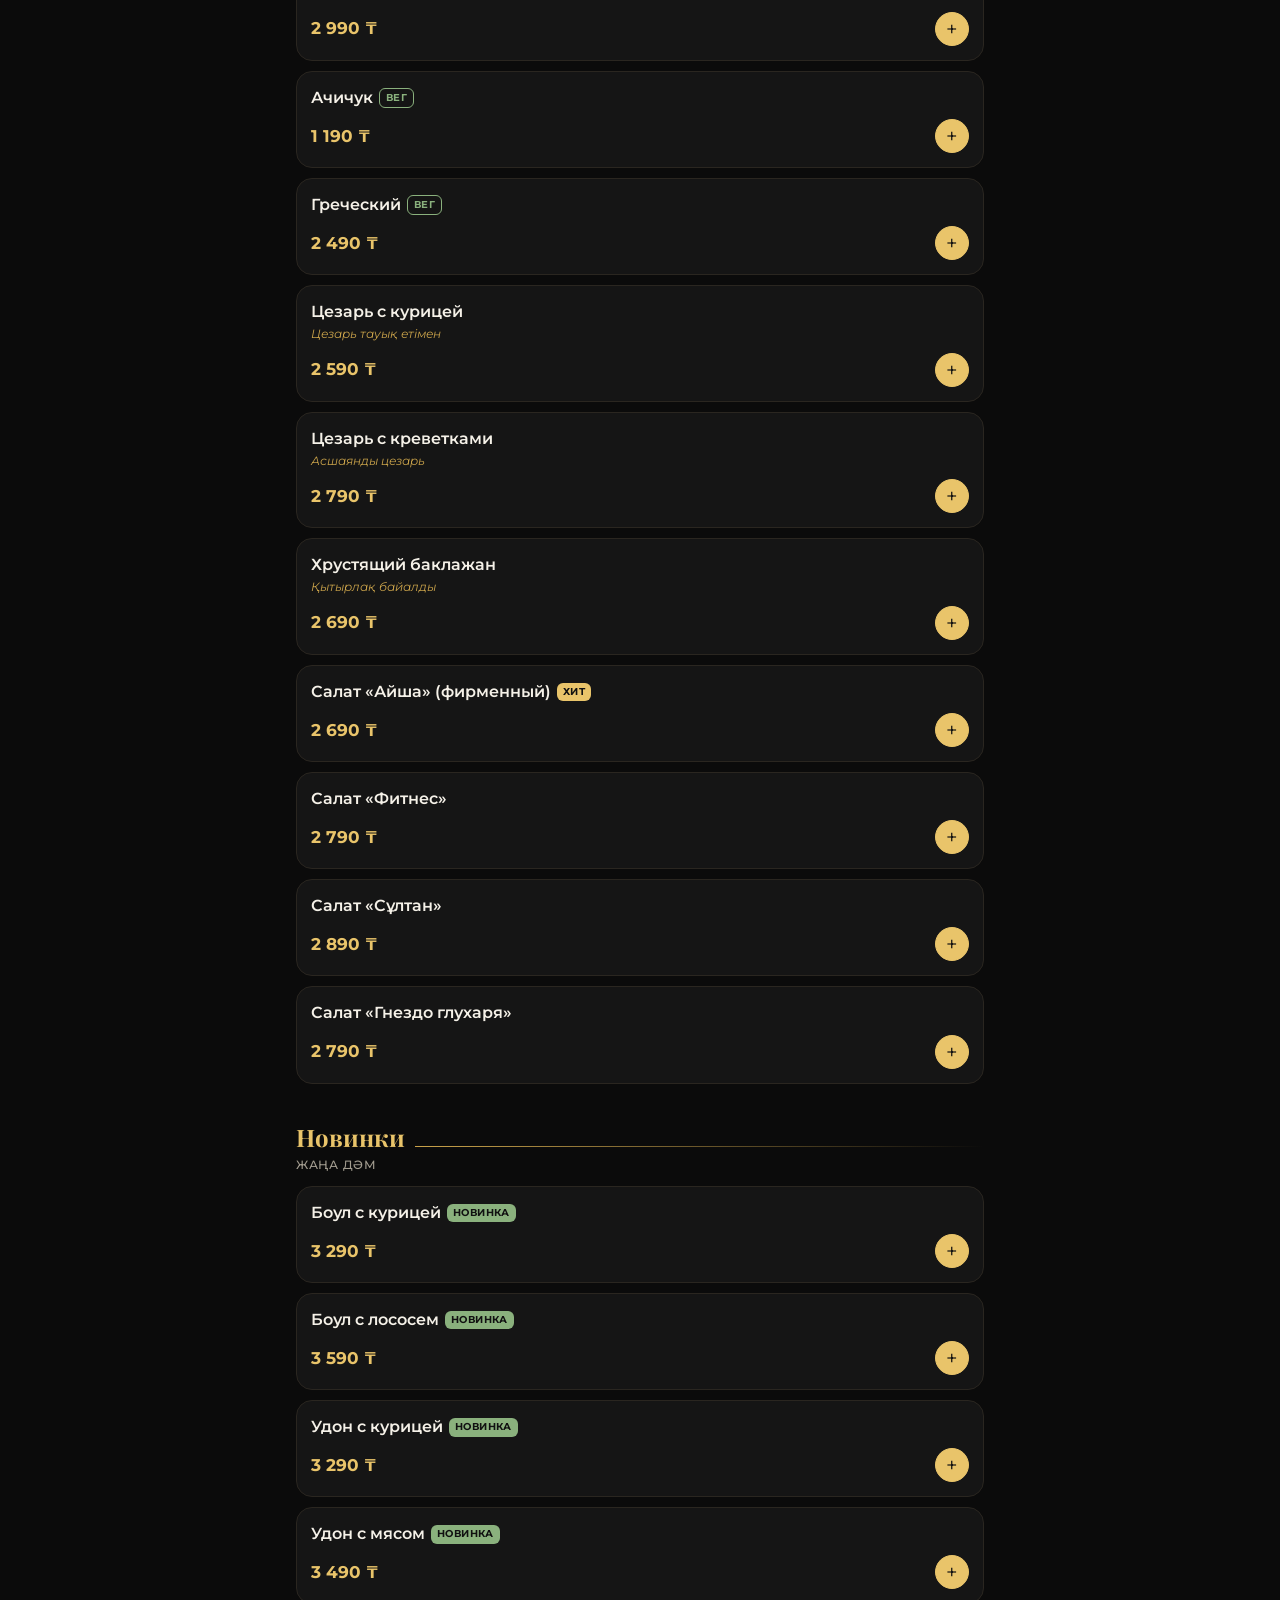
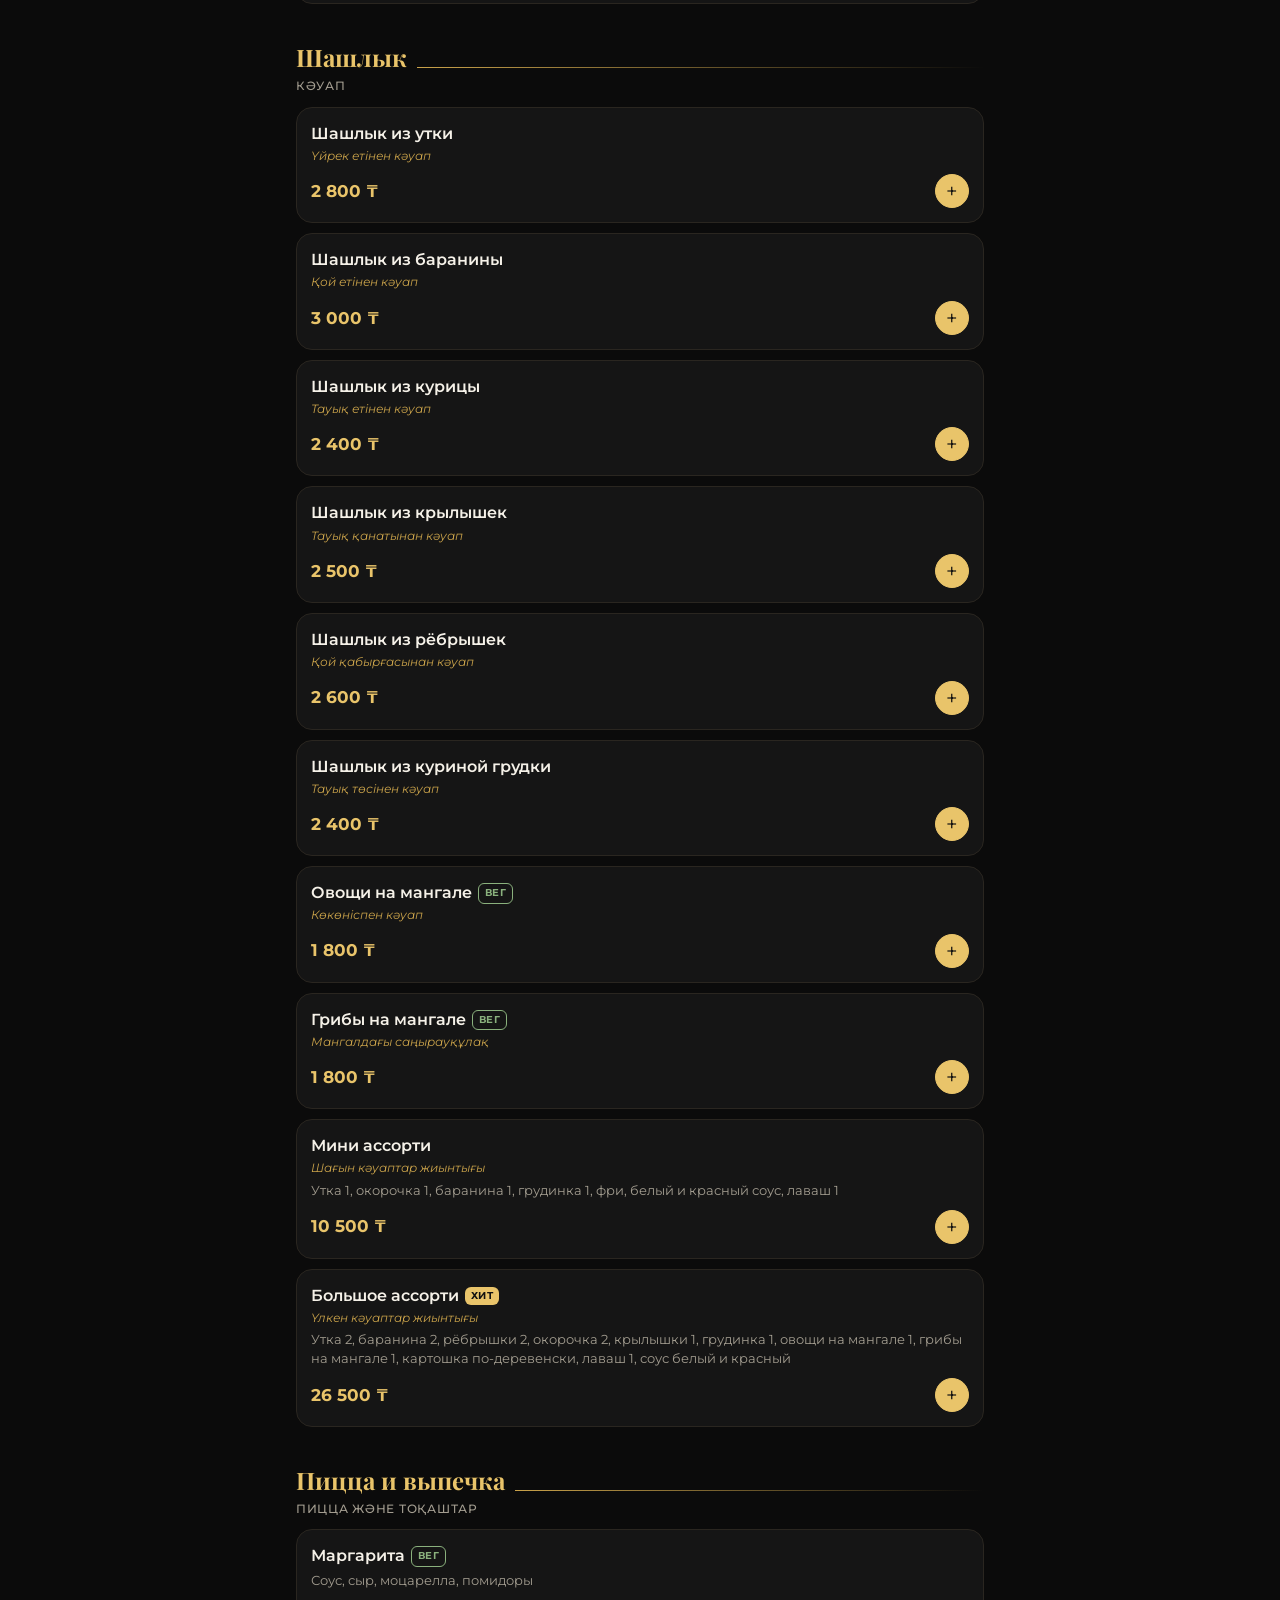
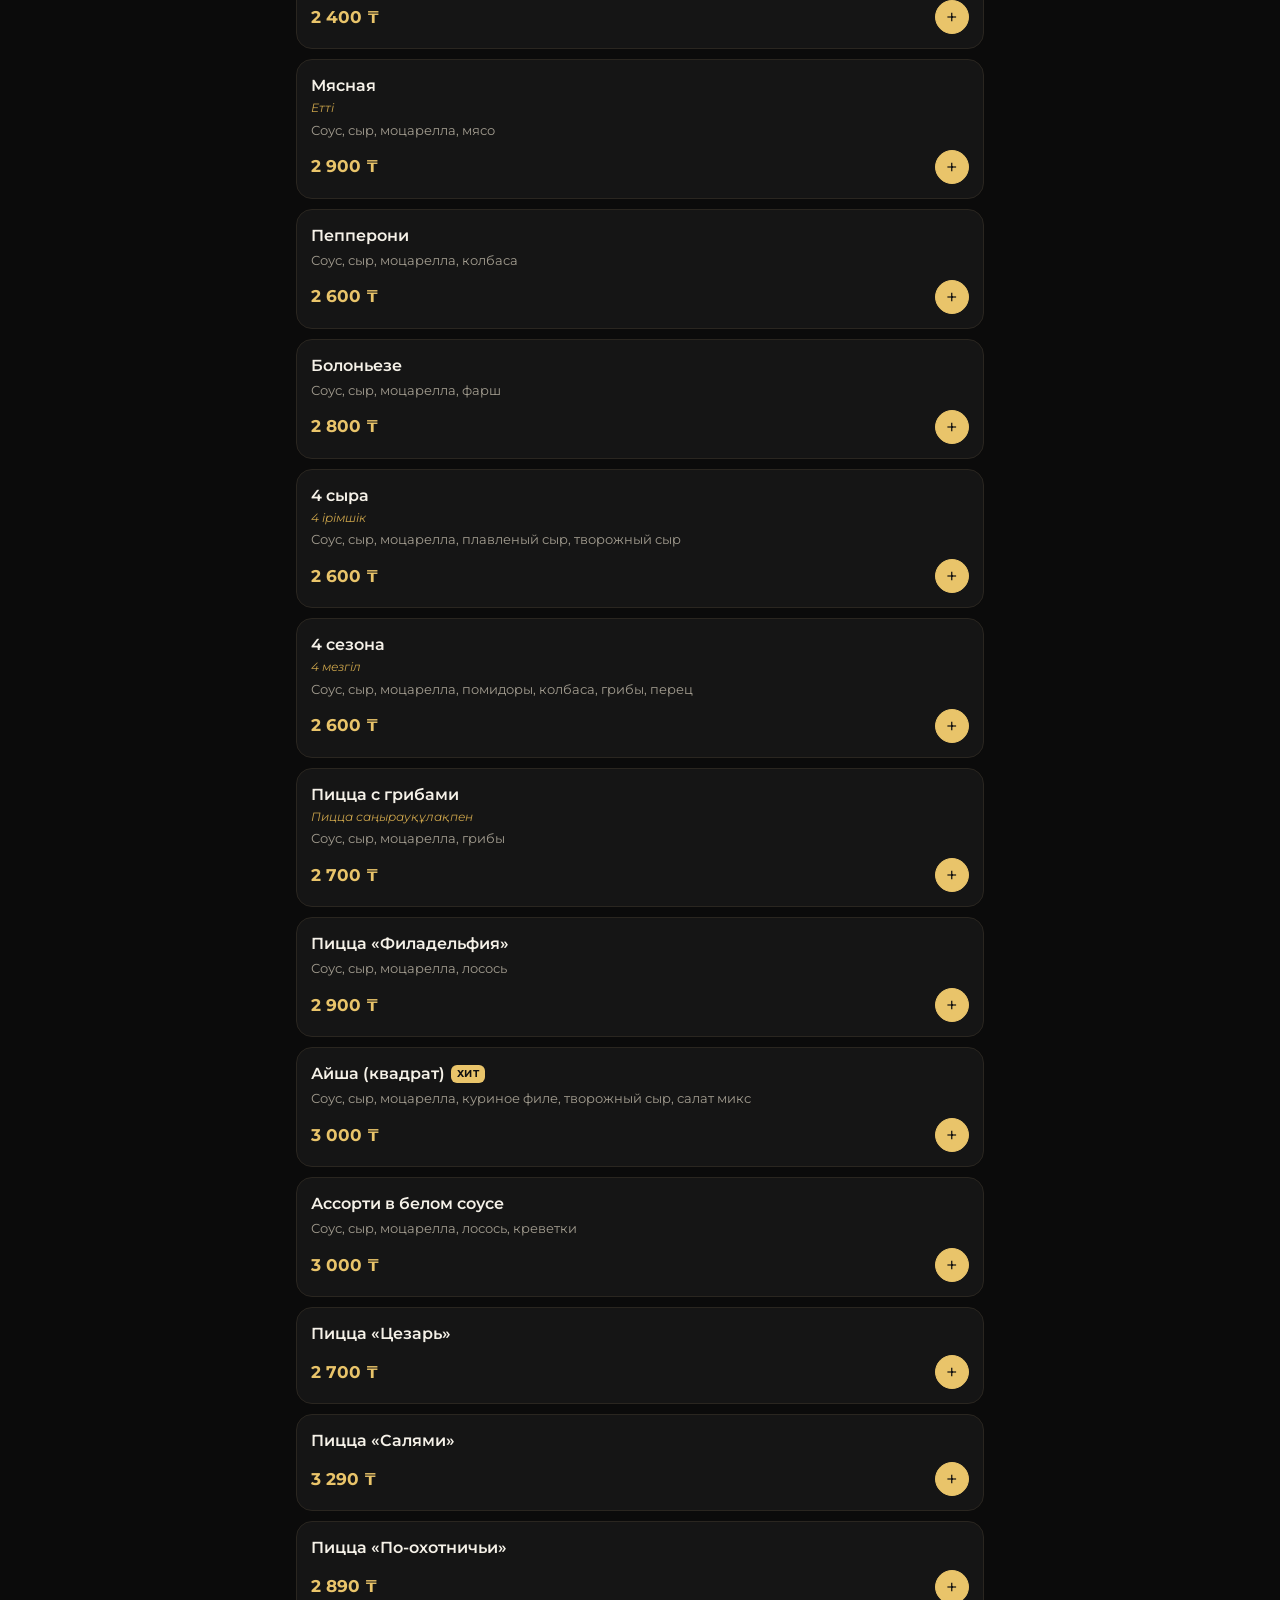
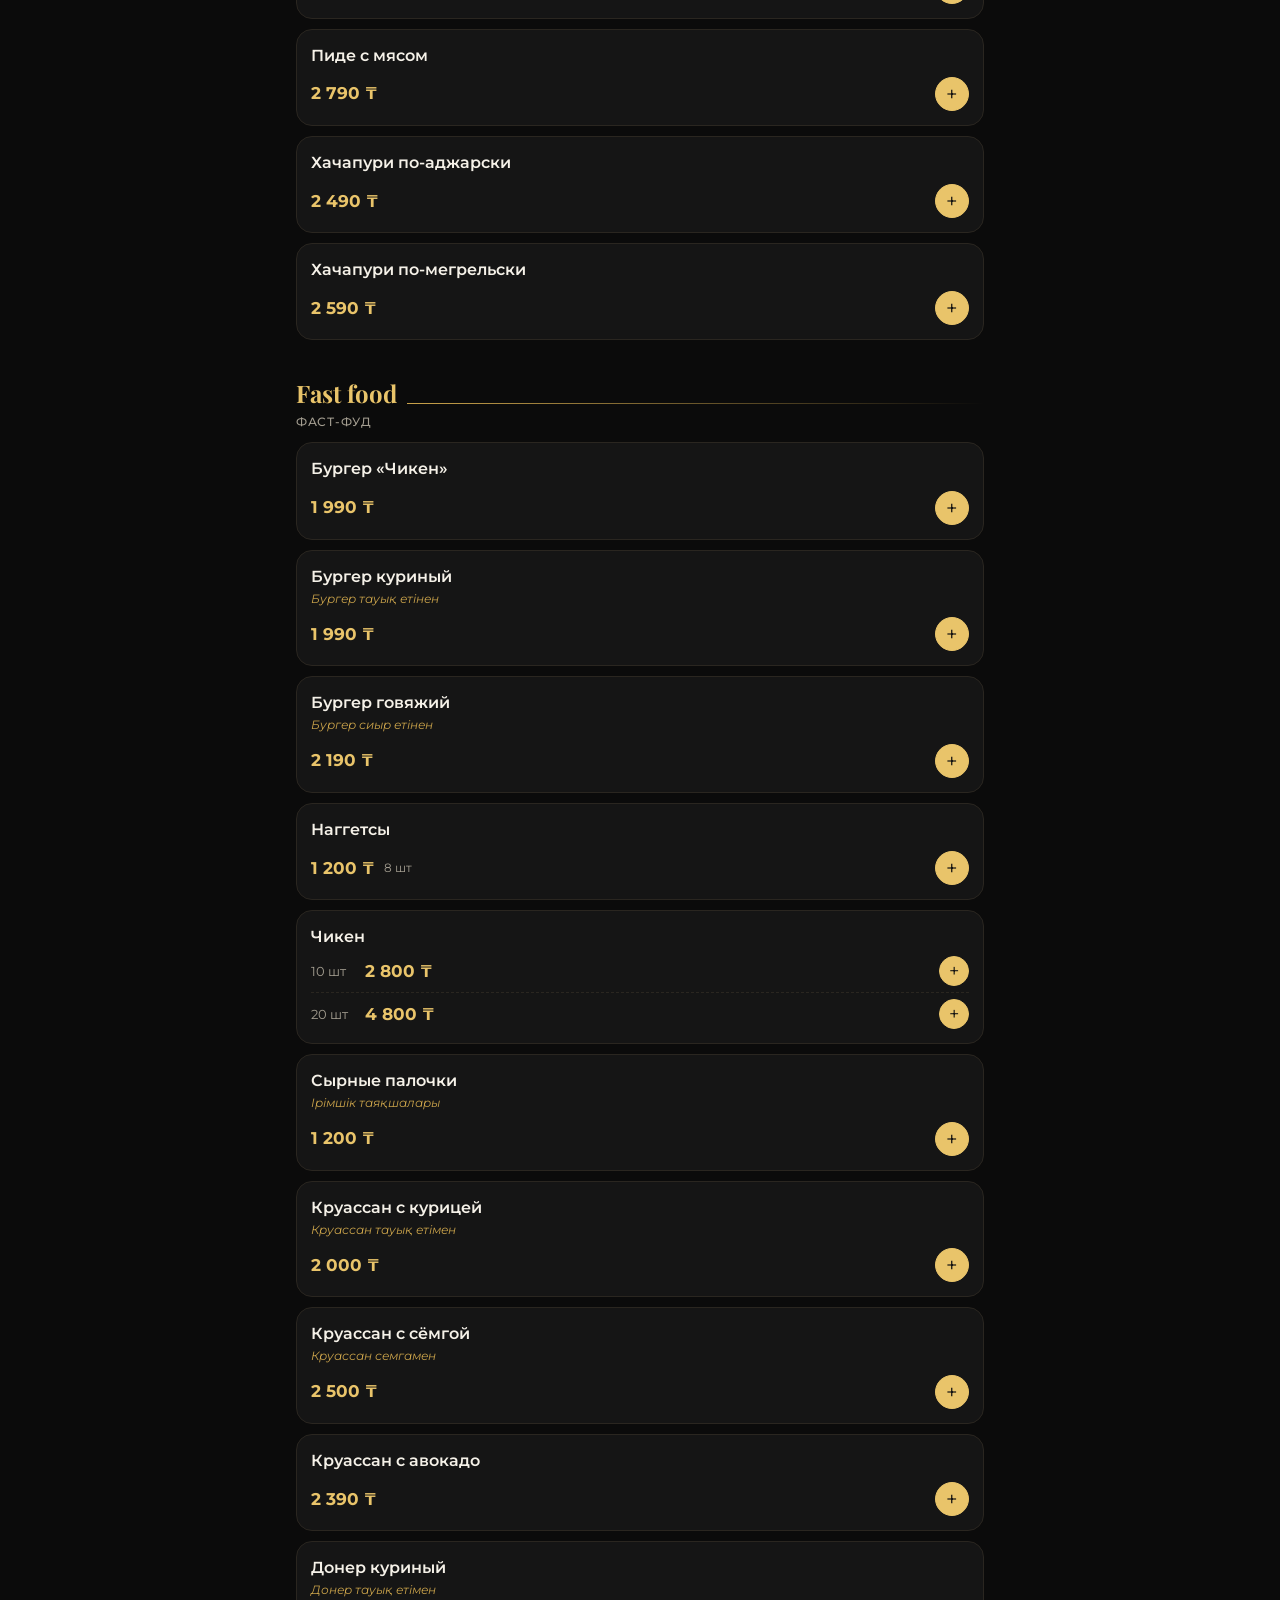
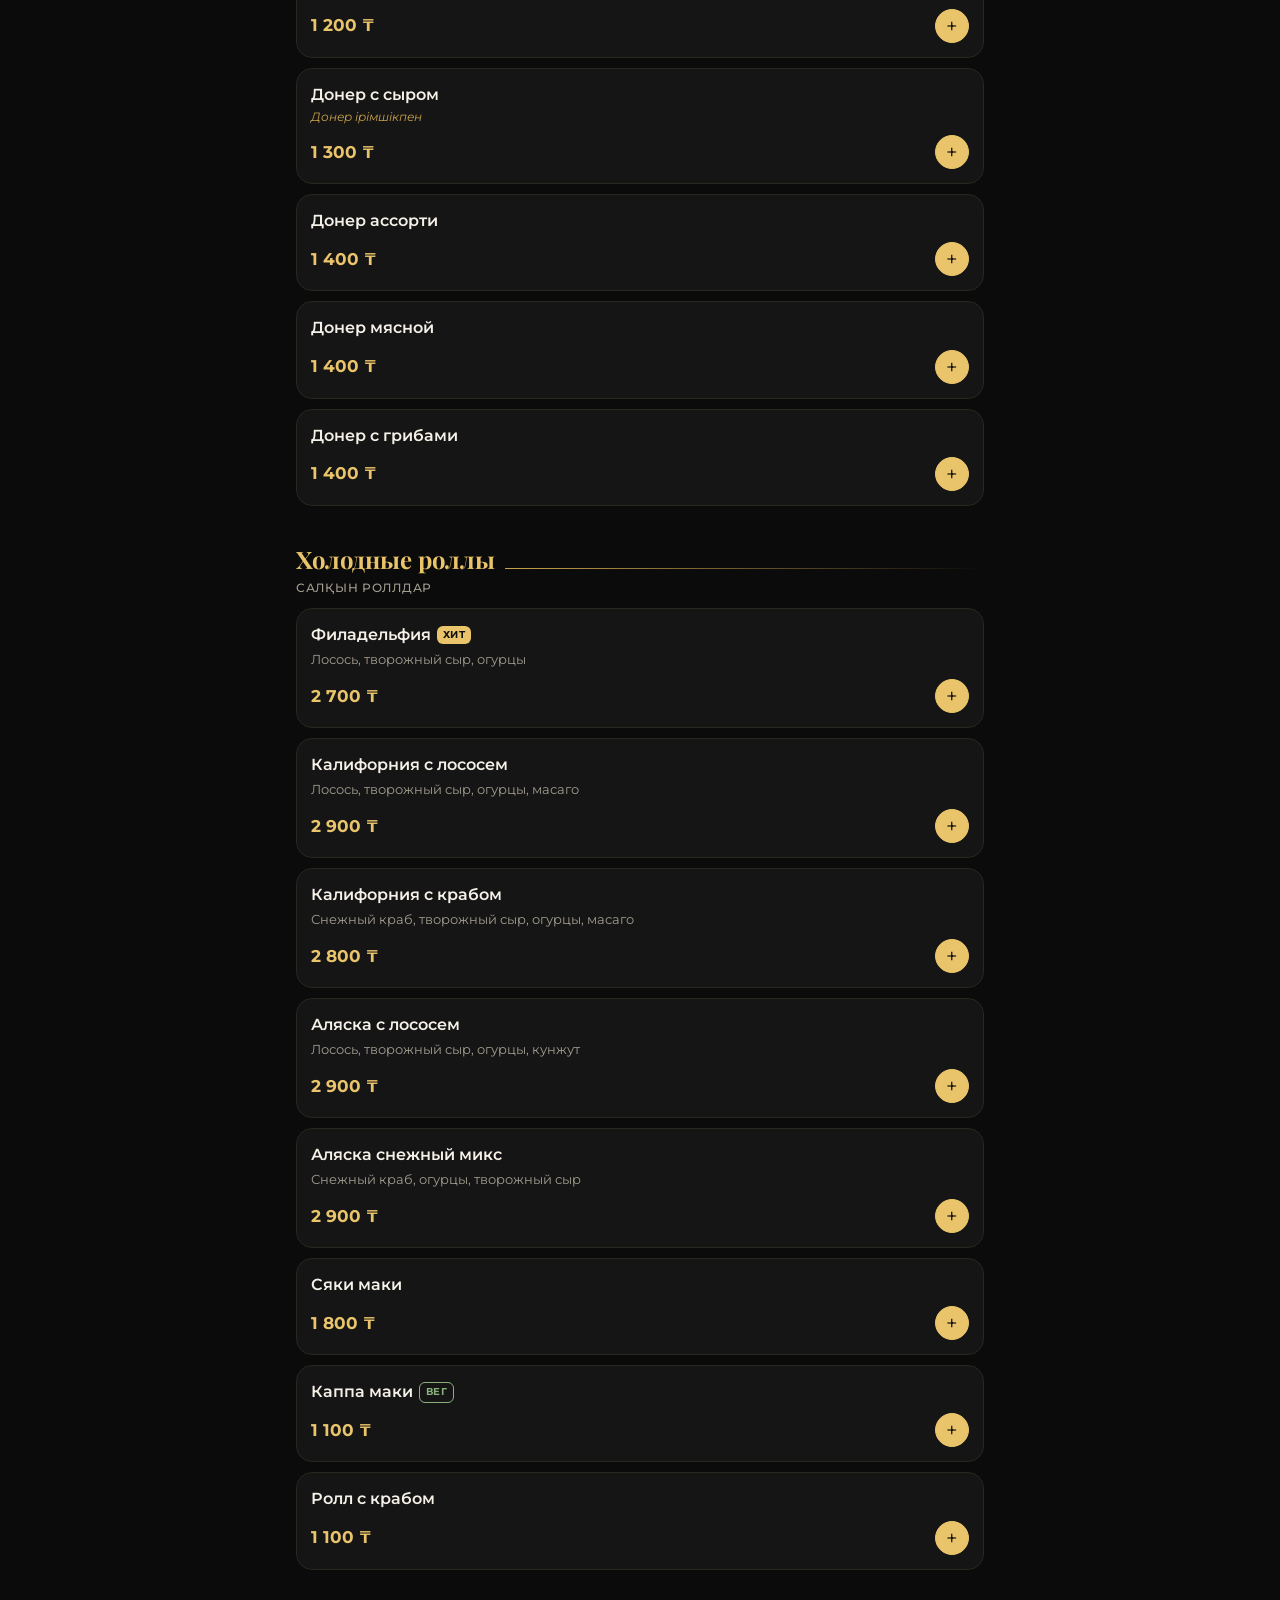
==== commit 8e326ce8: "Вернуть прежний фон без фото блюд Отменяет изменения коммита 0d34504 (фото в шапке и заголовках разд" ====
--- a/index.html
+++ b/index.html
@@ -15,7 +15,6 @@
 </head>
 <body>
   <header class="hero">
-    <div class="hero__bg" id="heroBg" aria-hidden="true"></div>
     <div class="lang" role="group" aria-label="Тіл / Язык">
       <button class="lang__btn" data-lang="kz" aria-pressed="false">ҚАЗ</button>
       <button class="lang__btn" data-lang="ru" aria-pressed="true">РУС</button>
--- a/css/style.css
+++ b/css/style.css
@@ -269,47 +269,3 @@
 .ofield.is-invalid span { color: var(--red); }
 .onote { margin: 0 0 10px; font-size: 13px; color: var(--muted); background: var(--bg); border-radius: 10px; padding: 10px 12px; }
 .onote--gold { color: var(--gold); border: 1px dashed var(--gold-2); }
-
-/* ---------- Фото блюд: шапка ---------- */
-.hero__bg { position: absolute; inset: 0; overflow: hidden; z-index: 0; }
-.hero__slide {
-  position: absolute; inset: 0;
-  background-size: cover; background-position: center;
-  opacity: 0; transform: scale(1.12);
-  transition: opacity 1.6s ease, transform 7s ease-out;
-}
-.hero__slide.is-on { opacity: 1; transform: scale(1); }
-.hero.has-photo::after {
-  content: ""; position: absolute; inset: 0; z-index: 0; pointer-events: none;
-  background:
-    radial-gradient(ellipse at 50% 38%, rgba(11, 11, 11, .25), rgba(11, 11, 11, .7) 70%),
-    linear-gradient(to bottom, rgba(11, 11, 11, .35), rgba(11, 11, 11, .55) 55%, var(--bg));
-}
-.hero > :not(.hero__bg) { position: relative; z-index: 1; }
-.hero > .lang { position: absolute; z-index: 2; }
-.hero.has-photo { padding-top: 40px; padding-bottom: 34px; }
-.hero.has-photo .hero__meta { color: var(--text); text-shadow: 0 1px 6px rgba(0, 0, 0, .8); }
-.hero.has-photo .hero__title { text-shadow: 0 2px 14px rgba(0, 0, 0, .7); }
-
-/* ---------- Фото блюд: заголовки разделов ---------- */
-.banner {
-  position: relative; overflow: hidden;
-  min-height: 118px; margin: 10px 0 12px;
-  border-radius: var(--radius); border: 1px solid var(--line);
-  background-size: cover; background-position: center;
-  display: flex; align-items: flex-end;
-}
-.banner::before {
-  content: ""; position: absolute; inset: 0;
-  background: linear-gradient(100deg, rgba(11, 11, 11, .92) 0%, rgba(11, 11, 11, .65) 45%, rgba(11, 11, 11, .15) 100%);
-}
-.banner__title {
-  position: relative; margin: 0; padding: 16px 18px;
-  font-family: var(--serif); color: var(--gold); font-size: 26px; line-height: 1.15;
-  display: flex; flex-direction: column; text-shadow: 0 2px 10px rgba(0, 0, 0, .6);
-}
-.banner__title small {
-  font-family: var(--sans); font-size: 12px; color: var(--text); opacity: .85;
-  letter-spacing: .06em; text-transform: uppercase; font-weight: 500; margin-top: 4px;
-}
-@media (prefers-reduced-motion: reduce) { .hero__slide { transition: none; transform: none; } }
